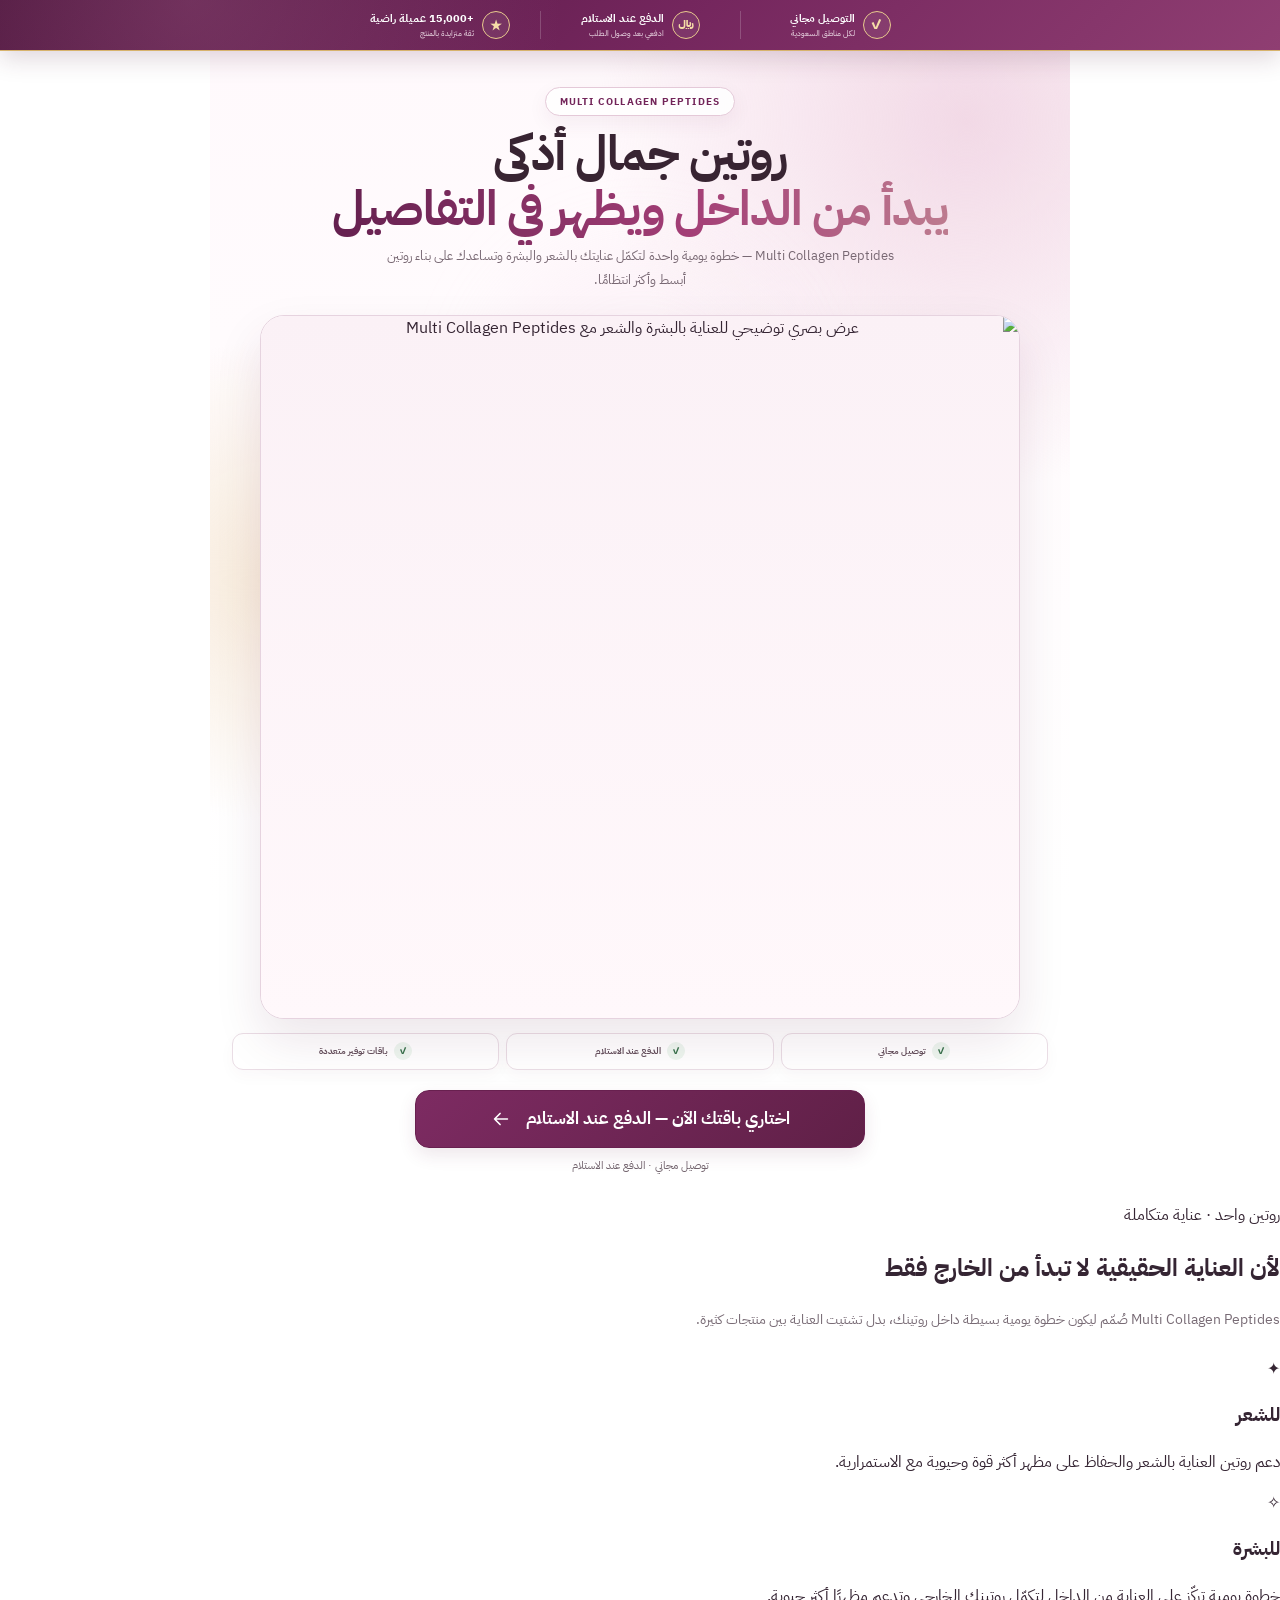
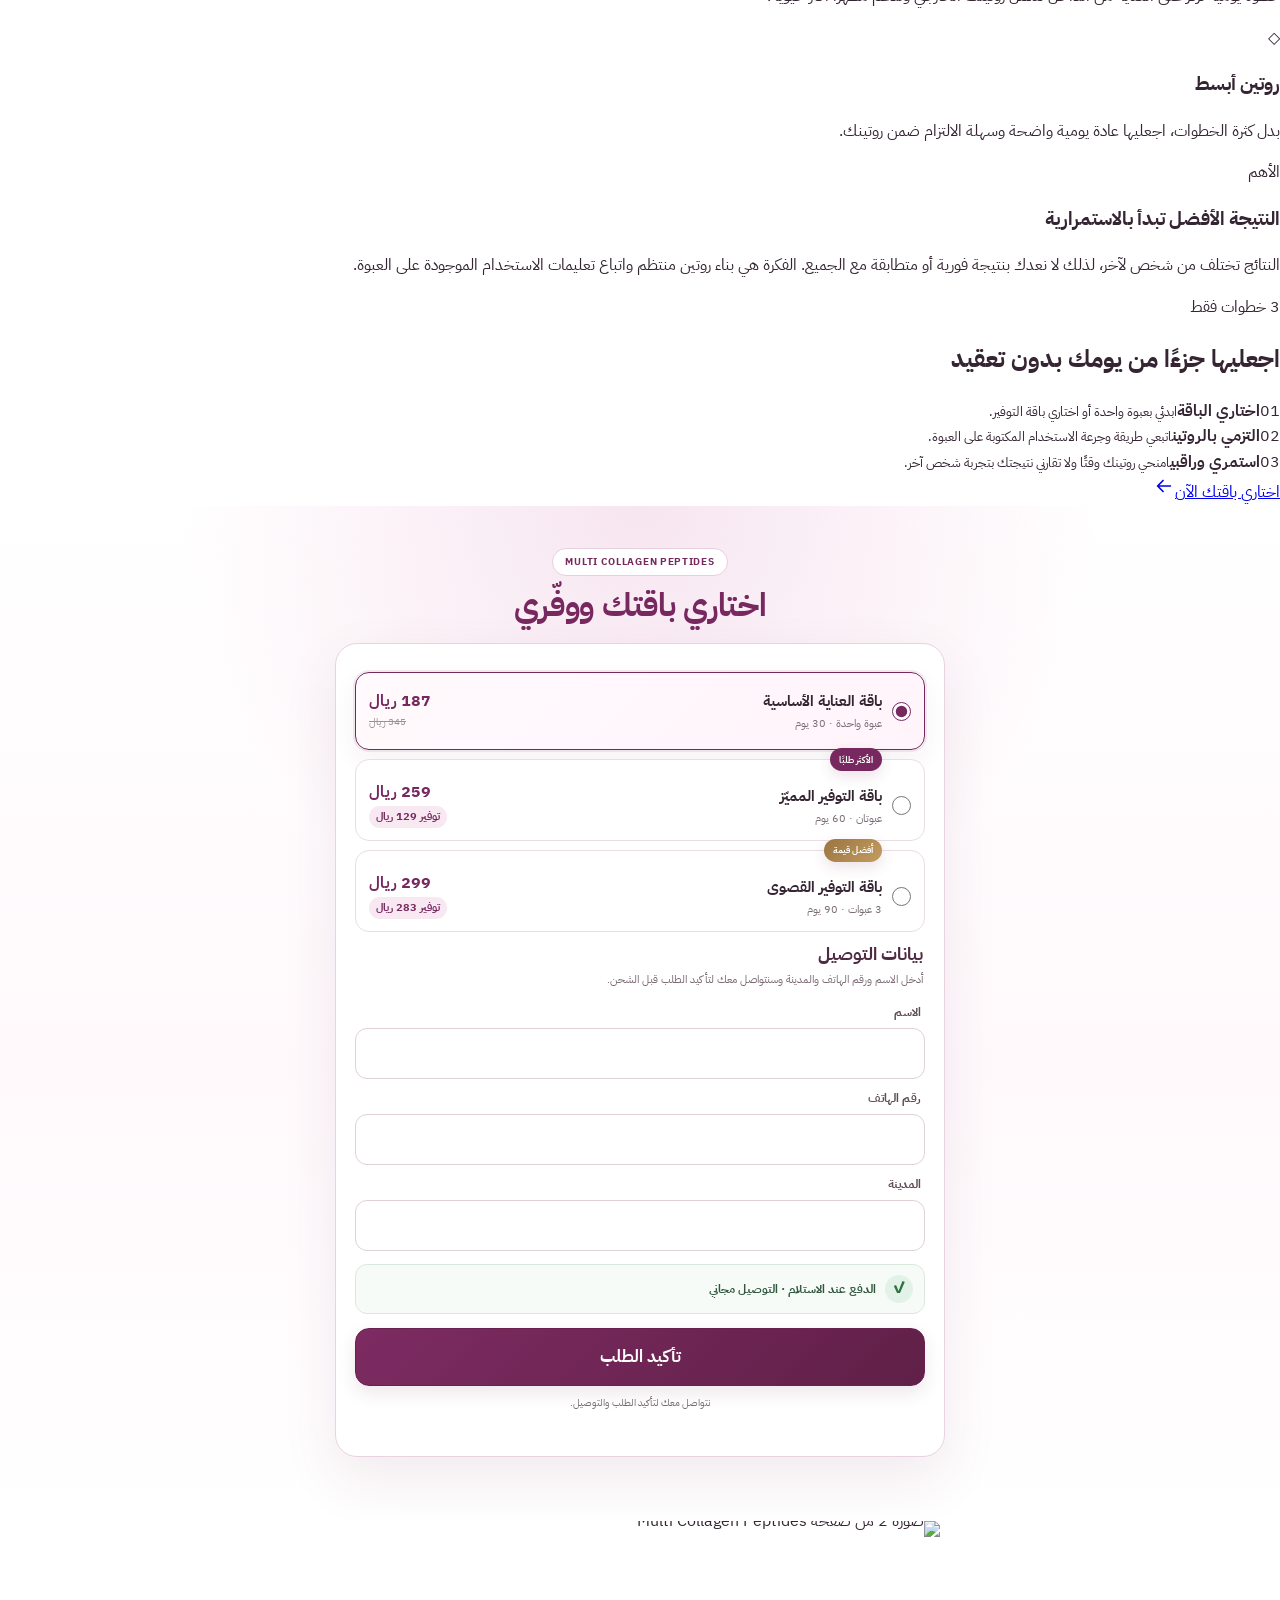
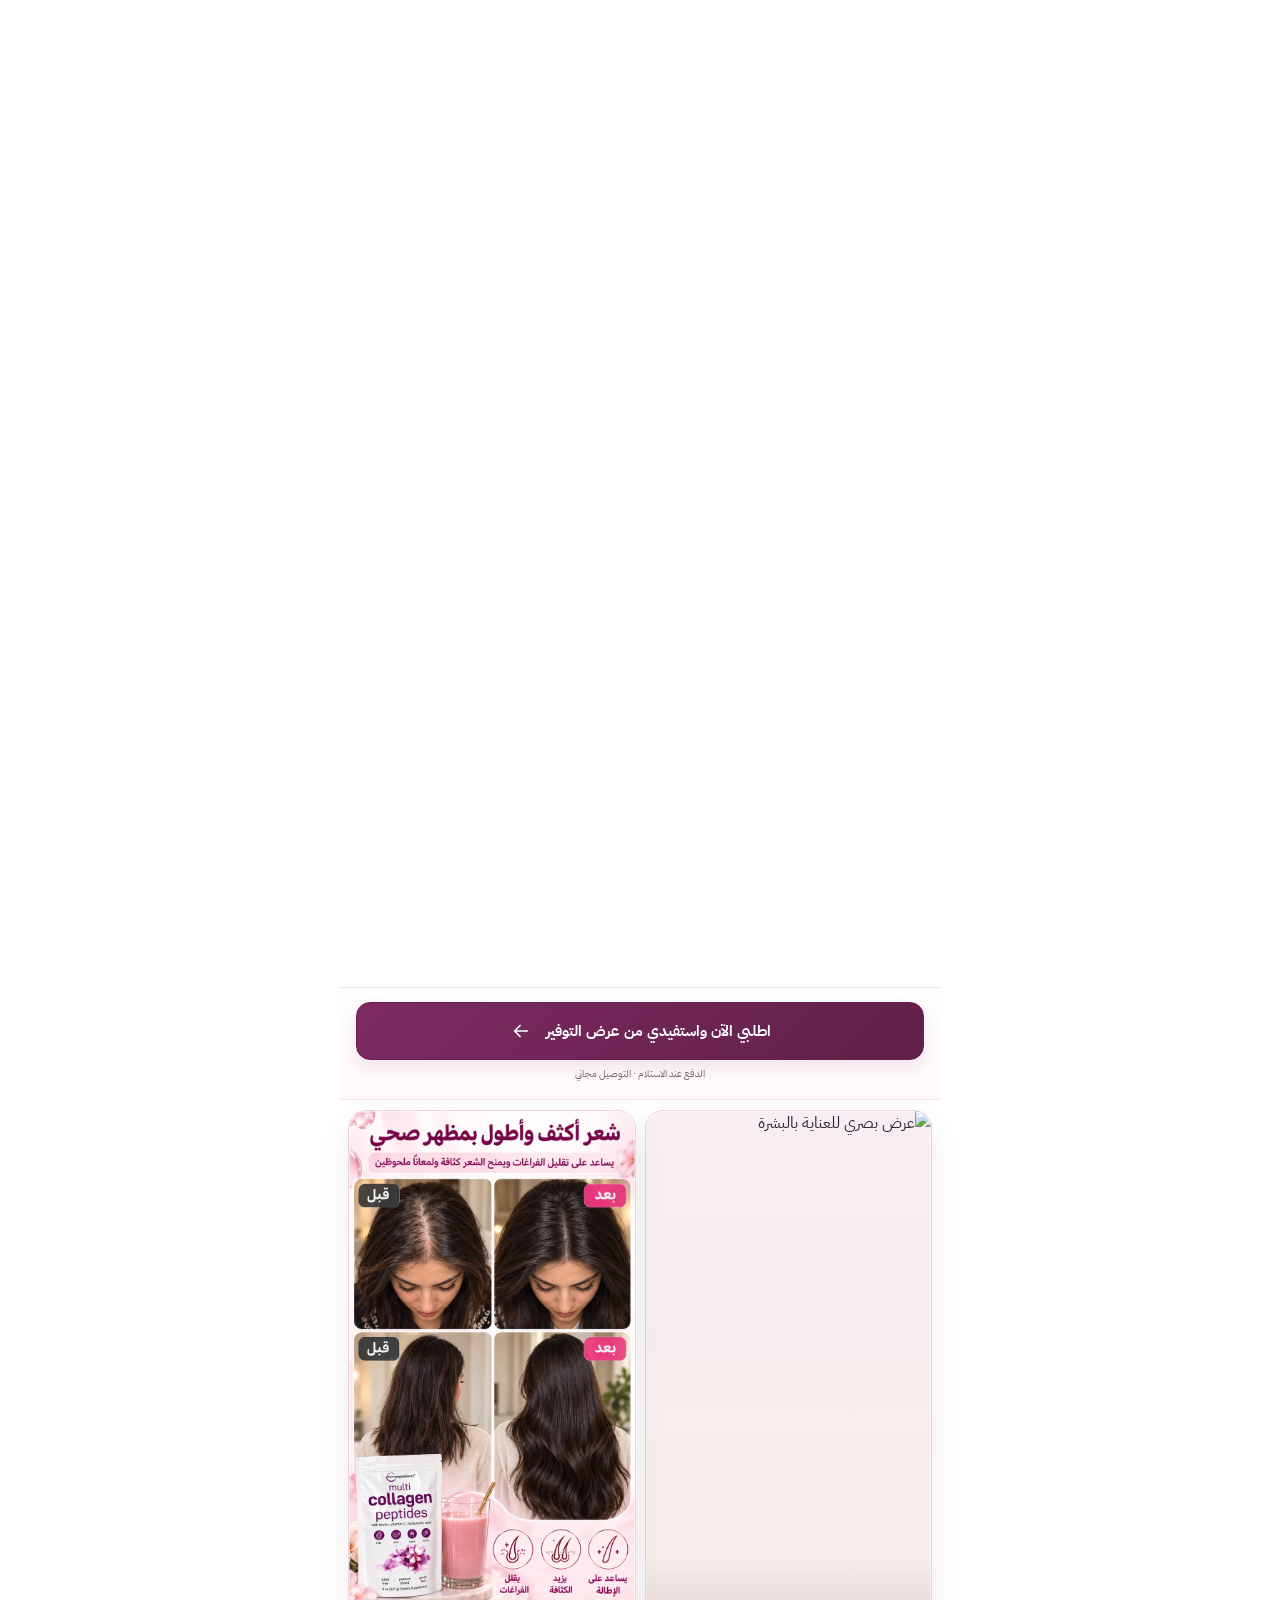
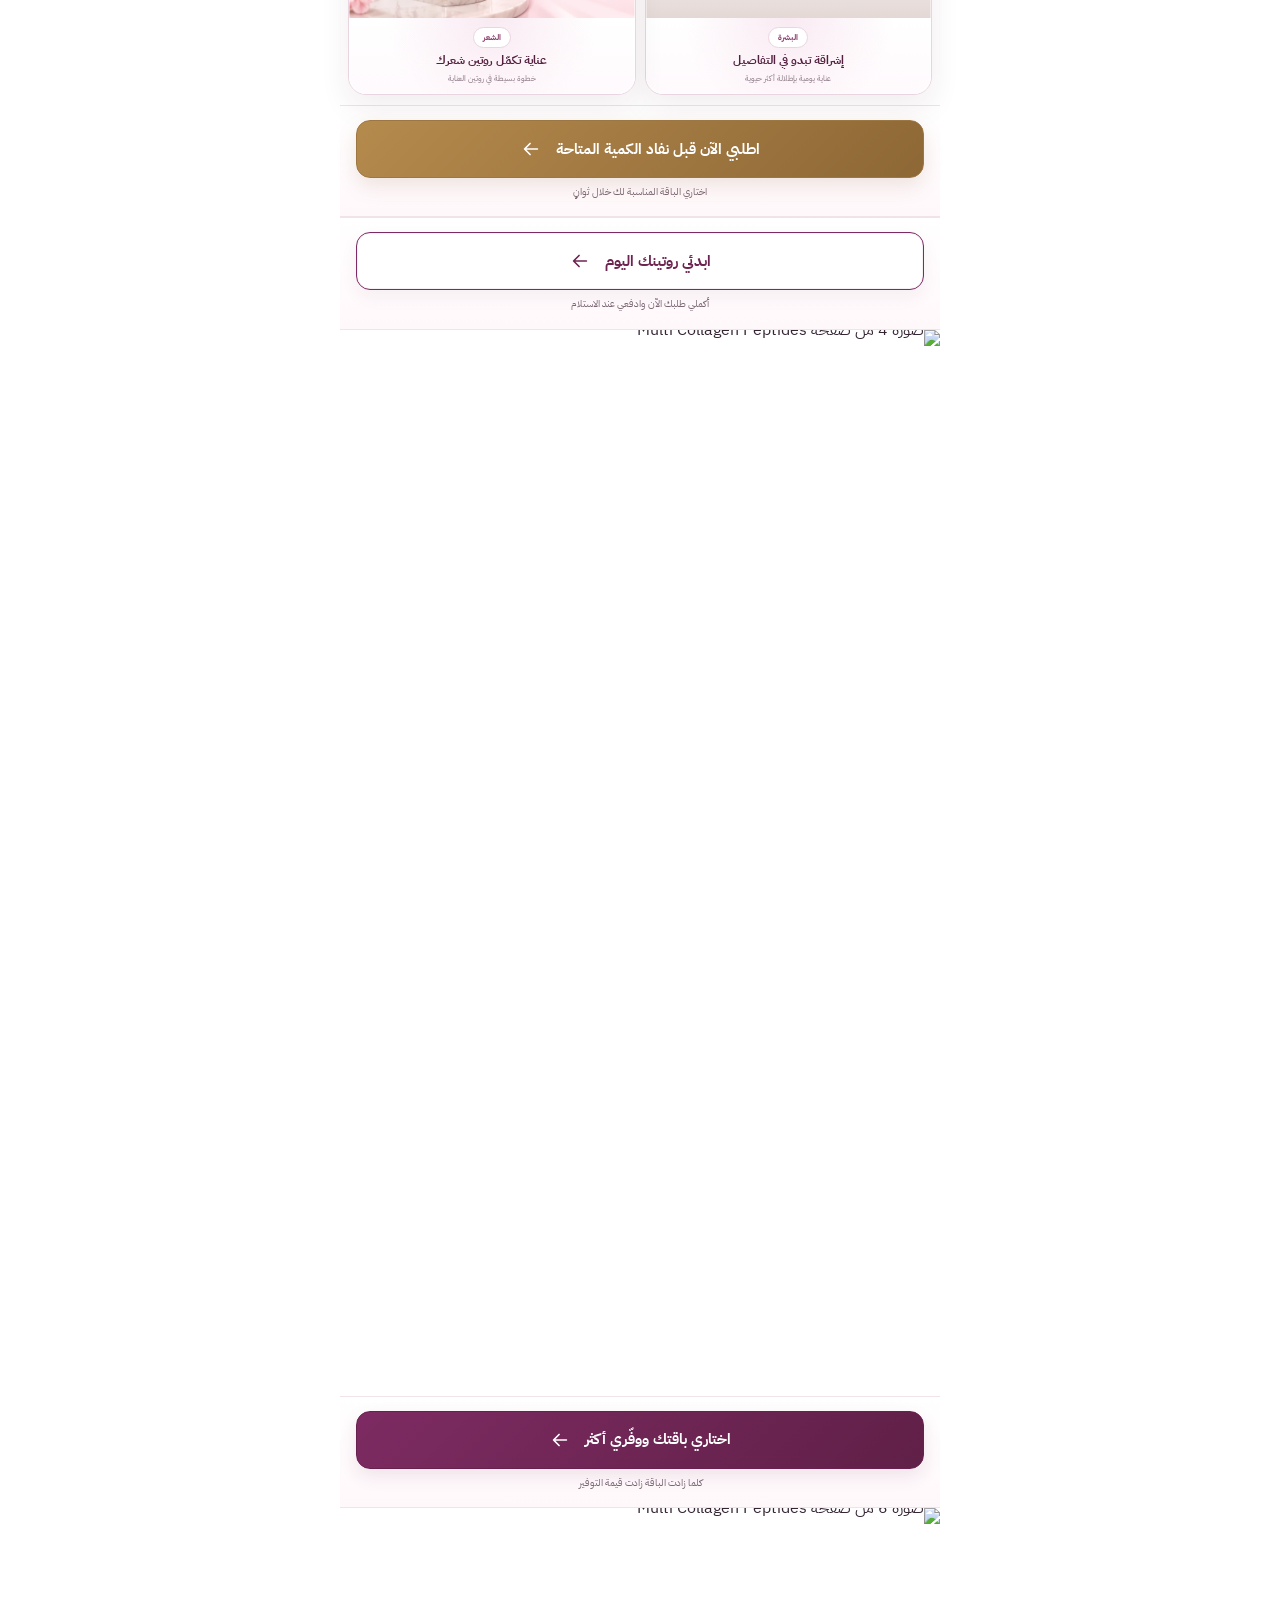
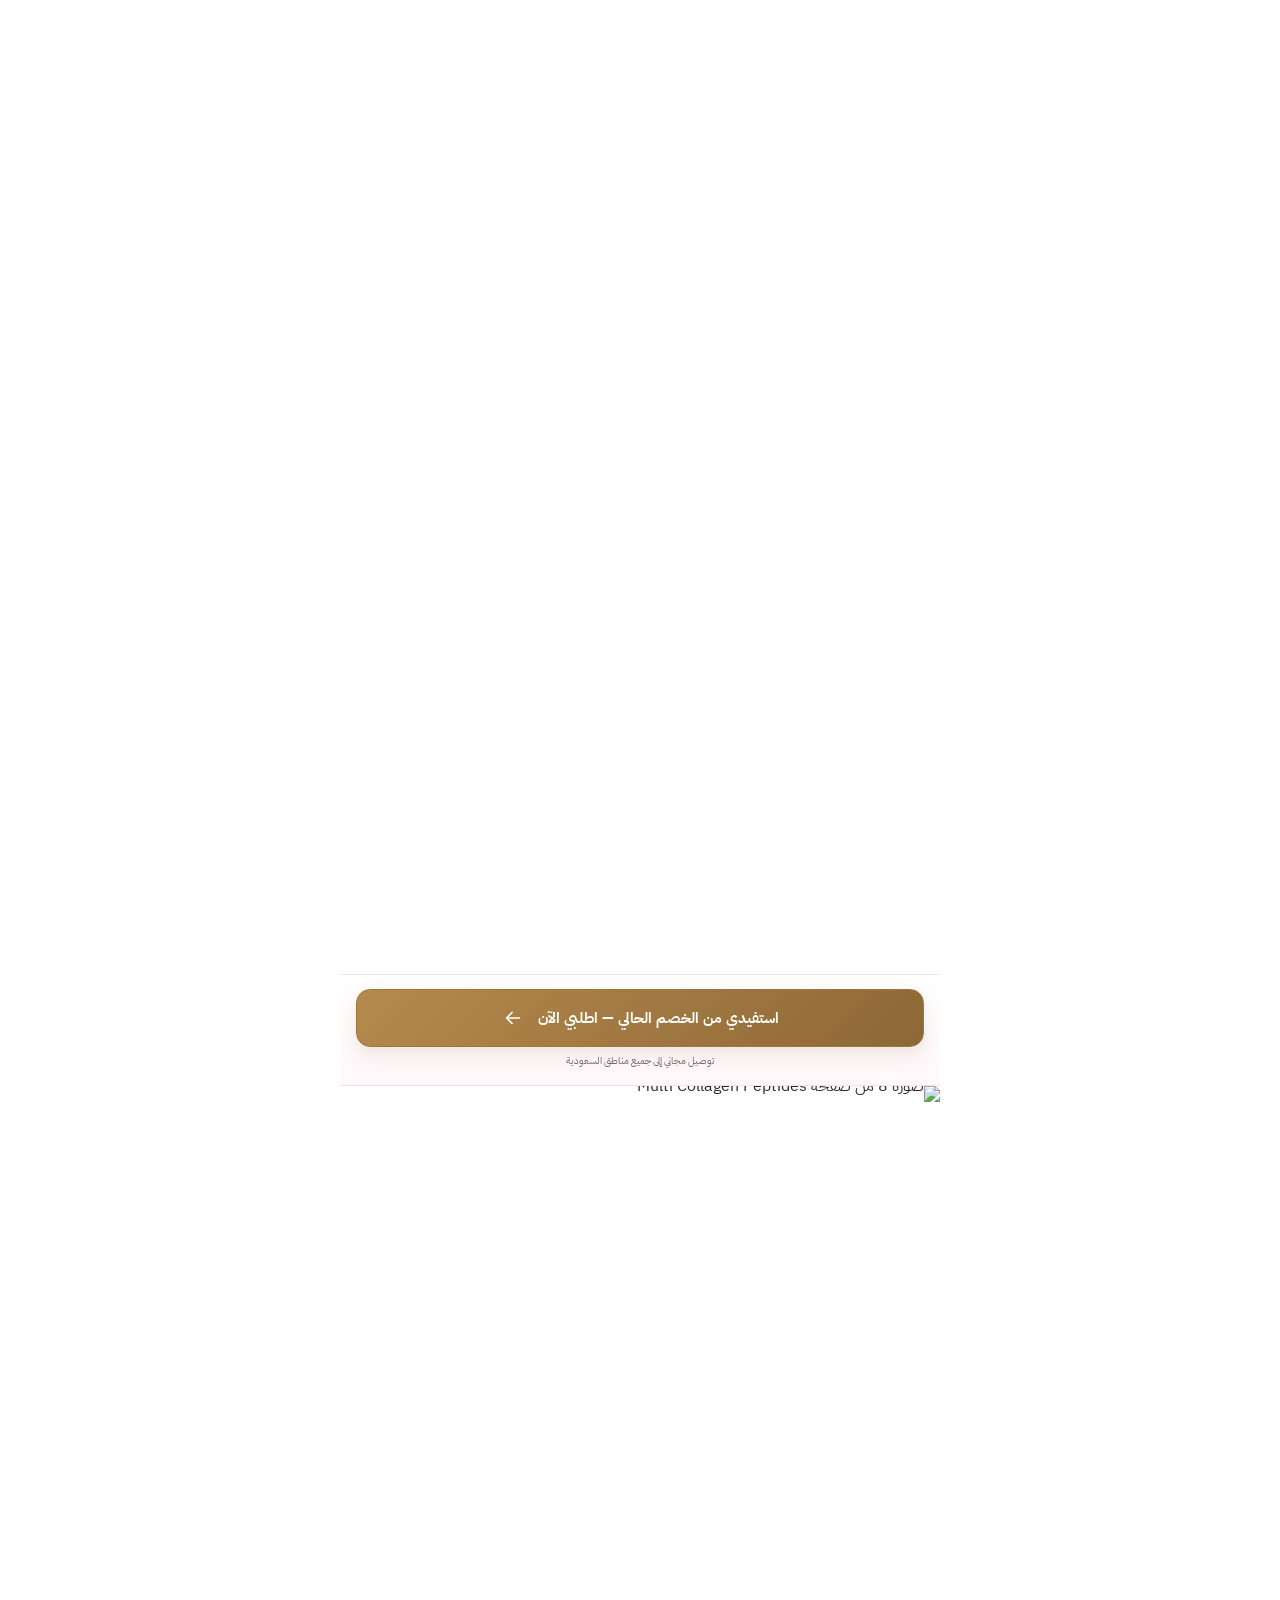
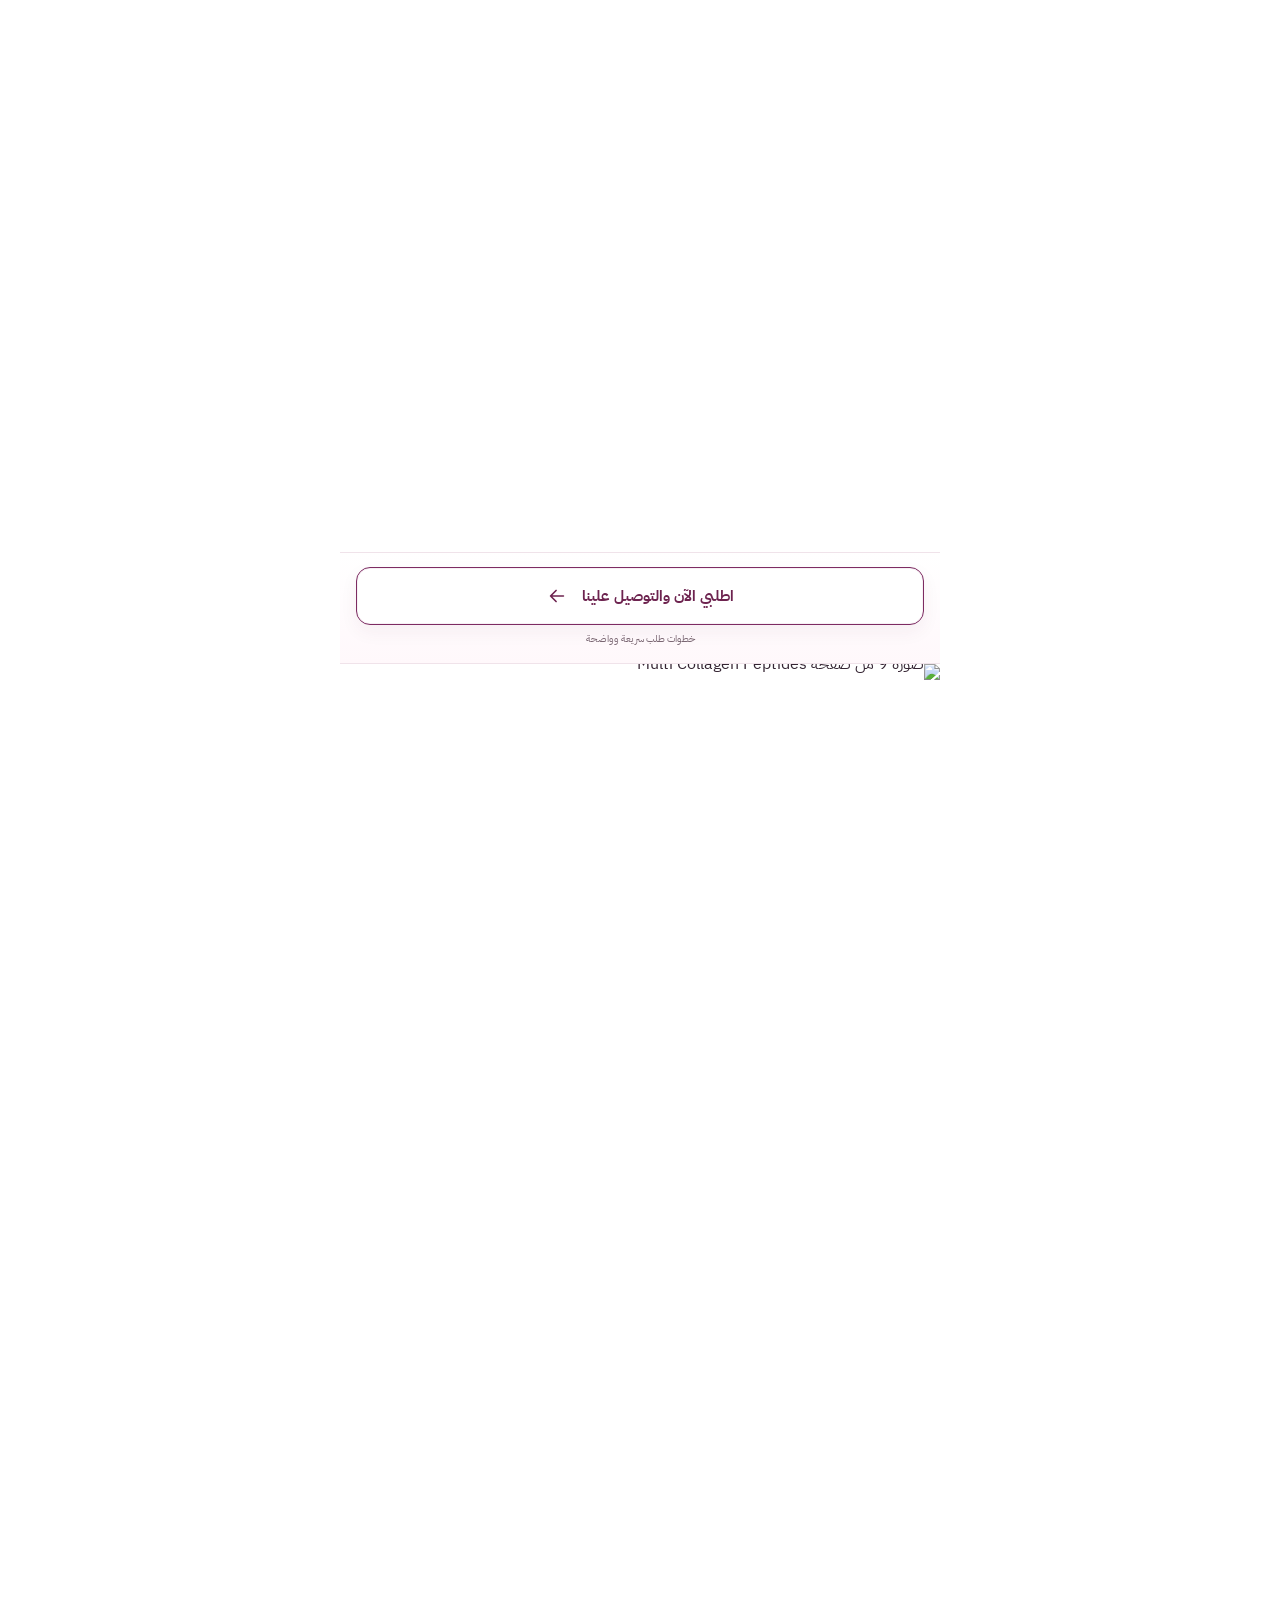
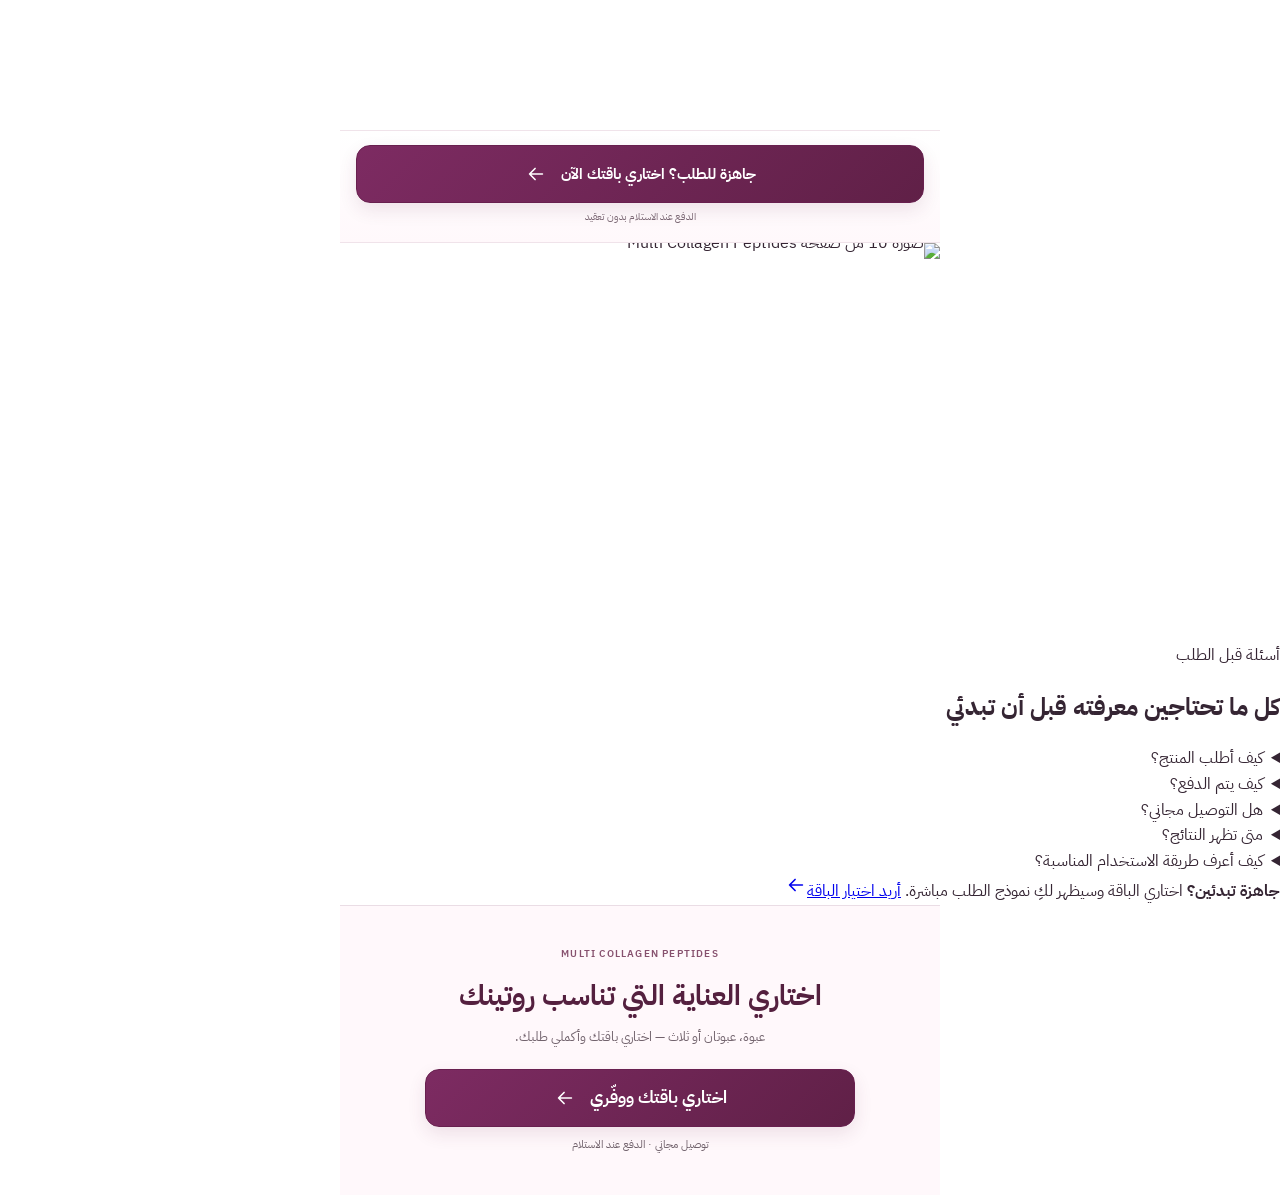
==== index.html @ 26666622 "Improve conversion funnel, benefits, routine and FAQ" ====
<!doctype html>
<html lang="ar" dir="rtl">
<head>
  <meta charset="utf-8">
  <meta name="viewport" content="width=device-width, initial-scale=1">
  <meta name="theme-color" content="#fff">
  <title>جمالٌ يُبنى من الداخل | Multi Collagen Peptides</title>
  <meta name="description" content="تعرّفي على تفاصيل Multi Collagen Peptides والباقات المتاحة، وقدّمي طلبك بخطوات واضحة مع الدفع عند الاستلام.">
  <link rel="preconnect" href="https://fonts.googleapis.com">
  <link rel="preconnect" href="https://fonts.gstatic.com" crossorigin>
  <link rel="preload" as="image" href="/assets/page-03.webp?v=20261007-hero-page03" type="image/webp" fetchpriority="high">
  <link href="https://fonts.googleapis.com/css2?family=IBM+Plex+Sans+Arabic:wght@400;500;600;700&display=swap" rel="stylesheet">
  <link rel="stylesheet" href="styles.css?v=20261007-hero-page03">
  <style id="cta-visibility-fix">
    .hero-action{display:block!important;visibility:visible!important;opacity:1!important;position:relative!important;z-index:10!important}
    .purchase-link{display:flex!important;visibility:visible!important;opacity:1!important;position:relative!important;z-index:11!important;width:100%!important;min-height:58px!important;background:linear-gradient(135deg,#7d2b62,#602047)!important;color:#fff!important;text-decoration:none!important}
    .closing-order .purchase-link{display:flex!important;visibility:visible!important;opacity:1!important}
  </style>
</head>
<body>
  <div class="top-proof" role="region" aria-label="مزايا الطلب">
    <div class="top-proof__inner">
      <div class="top-proof__item">
        <span class="top-proof__icon" aria-hidden="true">✓</span>
        <span class="top-proof__copy"><strong>التوصيل مجاني</strong><small>لكل مناطق السعودية</small></span>
      </div>
      <div class="top-proof__item">
        <span class="top-proof__icon" aria-hidden="true">﷼</span>
        <span class="top-proof__copy"><strong>الدفع عند الاستلام</strong><small>ادفعي بعد وصول الطلب</small></span>
      </div>
      <div class="top-proof__item">
        <span class="top-proof__icon top-proof__star" aria-hidden="true">★</span>
        <span class="top-proof__copy"><strong>+15,000 عميلة راضية</strong><small>ثقة متزايدة بالمنتج</small></span>
      </div>
    </div>
  </div>
  <main>
    <section class="results-hero" aria-label="عناية متكاملة بالبشرة والشعر">
      <div class="results-hero__intro">
        <span class="results-hero__eyebrow">MULTI COLLAGEN PEPTIDES</span>
        <h1>روتين جمال أذكى<br><em>يبدأ من الداخل ويظهر في التفاصيل</em></h1>
        <p>Multi Collagen Peptides — خطوة يومية واحدة لتكمّل عنايتك بالشعر والبشرة وتساعدك على بناء روتين أبسط وأكثر انتظامًا.</p>
      </div>

      <a class="results-hero__visuals hero-collage-link" href="#order" aria-label="شاهدي صور العناية بالبشرة والشعر ثم انتقلي إلى اختيار الباقة">
        <figure class="hero-collage">
          <div class="hero-collage__image">
            <img width="1536" height="1024" src="/assets/page-03.webp?v=20261007-hero-page03" alt="عرض بصري توضيحي للعناية بالبشرة والشعر مع Multi Collagen Peptides" fetchpriority="high" decoding="async">
          </div>
        </figure>
      </a>

      <div class="results-hero__proof" aria-label="مزايا الطلب">
        <span><b>✓</b> توصيل مجاني</span>
        <span><b>✓</b> الدفع عند الاستلام</span>
        <span><b>✓</b> باقات توفير متعددة</span>
      </div>

      <div class="hero-action">
        <a class="purchase-link" href="#order" aria-label="اختاري باقتك الآن وانتقلي إلى نموذج الطلب"><span>اختاري باقتك الآن — الدفع عند الاستلام</span><svg class="purchase-link__icon" viewBox="0 0 24 24" fill="none" stroke="currentColor" stroke-width="1.8" stroke-linecap="round" stroke-linejoin="round" aria-hidden="true"><path d="M19 12H5m6-6-6 6 6 6"/></svg></a>
        <p class="purchase-note">توصيل مجاني · الدفع عند الاستلام</p>
      </div>
    </section>

    <section class="conversion-intro" aria-labelledby="why-title">
      <div class="conversion-intro__inner">
        <span class="section-pill">روتين واحد · عناية متكاملة</span>
        <h2 id="why-title">لأن العناية الحقيقية لا تبدأ من الخارج فقط</h2>
        <p class="section-lead">Multi Collagen Peptides صُمّم ليكون خطوة يومية بسيطة داخل روتينك، بدل تشتيت العناية بين منتجات كثيرة.</p>

        <div class="benefit-grid">
          <article class="benefit-card">
            <span class="benefit-icon">✦</span>
            <h3>للشعر</h3>
            <p>دعم روتين العناية بالشعر والحفاظ على مظهر أكثر قوة وحيوية مع الاستمرارية.</p>
          </article>
          <article class="benefit-card">
            <span class="benefit-icon">✧</span>
            <h3>للبشرة</h3>
            <p>خطوة يومية تركّز على العناية من الداخل لتكمّل روتينك الخارجي وتدعم مظهرًا أكثر حيوية.</p>
          </article>
          <article class="benefit-card">
            <span class="benefit-icon">◇</span>
            <h3>روتين أبسط</h3>
            <p>بدل كثرة الخطوات، اجعليها عادة يومية واضحة وسهلة الالتزام ضمن روتينك.</p>
          </article>
        </div>

        <div class="expectation-card">
          <div class="expectation-card__badge">الأهم</div>
          <div>
            <h3>النتيجة الأفضل تبدأ بالاستمرارية</h3>
            <p>النتائج تختلف من شخص لآخر، لذلك لا نعدك بنتيجة فورية أو متطابقة مع الجميع. الفكرة هي بناء روتين منتظم واتباع تعليمات الاستخدام الموجودة على العبوة.</p>
          </div>
        </div>
      </div>
    </section>

    <section class="routine-section" aria-labelledby="routine-title">
      <div class="routine-inner">
        <span class="section-pill">3 خطوات فقط</span>
        <h2 id="routine-title">اجعليها جزءًا من يومك بدون تعقيد</h2>
        <div class="routine-steps">
          <div class="routine-step"><span>01</span><b>اختاري الباقة</b><small>ابدئي بعبوة واحدة أو اختاري باقة التوفير.</small></div>
          <div class="routine-step"><span>02</span><b>التزمي بالروتين</b><small>اتبعي طريقة وجرعة الاستخدام المكتوبة على العبوة.</small></div>
          <div class="routine-step"><span>03</span><b>استمري وراقبي</b><small>امنحي روتينك وقتًا ولا تقارني نتيجتك بتجربة شخص آخر.</small></div>
        </div>
        <a class="mid-cta" href="#order"><span>اختاري باقتك الآن</span><svg class="purchase-link__icon" viewBox="0 0 24 24" fill="none" stroke="currentColor" stroke-width="1.8" stroke-linecap="round" stroke-linejoin="round" aria-hidden="true"><path d="M19 12H5m6-6-6 6 6 6"/></svg></a>
      </div>
    </section>

    <section class="order-section" id="order">
      <div class="order-wrap">
        <div class="intro">
          <span class="order-kicker">MULTI COLLAGEN PEPTIDES</span>
          <h2>اختاري باقتك ووفّري</h2>
        </div>

        <form id="order-form" class="order-card">
          <fieldset class="offers"><legend class="visually-hidden">اختاري باقتك</legend>
            <label class="offer">
              <input type="radio" name="offer" value="1" checked>
              <span class="offer-copy">
                <span class="details"><b>باقة العناية الأساسية</b><small>عبوة واحدة · 30 يوم</small></span>
                <span class="price"><strong>187 ريال</strong><del>345 ريال</del></span>
              </span>
            </label>

            <label class="offer featured">
              <span class="offer-badge">الأكثر طلبًا</span>
              <input type="radio" name="offer" value="2">
              <span class="offer-copy">
                <span class="details"><b>باقة التوفير المميّز</b><small>عبوتان · 60 يوم</small></span>
                <span class="price"><strong>259 ريال</strong><small class="saving">توفير 129 ريال</small></span>
              </span>
            </label>

            <label class="offer featured value">
              <span class="offer-badge">أفضل قيمة</span>
              <input type="radio" name="offer" value="3">
              <span class="offer-copy">
                <span class="details"><b>باقة التوفير القصوى</b><small>3 عبوات · 90 يوم</small></span>
                <span class="price"><strong>299 ريال</strong><small class="saving">توفير 283 ريال</small></span>
              </span>
            </label>
          </fieldset>

          <div class="checkout-title">
            <h3>بيانات التوصيل</h3>
            <p>أدخل الاسم ورقم الهاتف والمدينة وسنتواصل معك لتأكيد الطلب قبل الشحن.</p>
          </div>

          <div class="fields">
            <label><span>الاسم</span><input name="name" autocomplete="name" required minlength="2"></label>
            <label class="phone-field"><span>رقم الهاتف</span><input name="phone" type="tel" inputmode="tel" autocomplete="tel" required maxlength="14" aria-describedby="phone-error"><small id="phone-error" class="phone-error" role="alert" aria-live="polite"></small></label>
            <label><span>المدينة</span><input name="address" autocomplete="address-level2" required minlength="2"></label>
          </div>

          <div class="cod-note">
            <span class="cod-icon">✓</span>
            <div><b>الدفع عند الاستلام · التوصيل مجاني</b></div>
          </div>

          <button class="submit" type="submit">تأكيد الطلب</button>
          <p class="check-note">نتواصل معك لتأكيد الطلب والتوصيل.</p>
          <p id="form-message" class="form-message" role="status" aria-live="polite"></p>
        </form>

      </div>
    </section>

    <section class="page-images" aria-label="صور صفحة المنتج">
      <img width="941" height="1672" src="/assets/page-01.webp?v=20261003-fast1" alt="صورة 2 من صفحة Multi Collagen Peptides" loading="lazy" decoding="async" fetchpriority="low">
      <div class="image-cta image-cta--primary">
        <a class="purchase-link image-cta__button" href="#order"><span>اطلبي الآن واستفيدي من عرض التوفير</span><svg class="purchase-link__icon" viewBox="0 0 24 24" fill="none" stroke="currentColor" stroke-width="1.8" stroke-linecap="round" stroke-linejoin="round" aria-hidden="true"><path d="M19 12H5m6-6-6 6 6 6"/></svg></a>
        <small>الدفع عند الاستلام · التوصيل مجاني</small>
      </div>
      <div class="moved-hero-results" aria-label="صور العناية بالبشرة والشعر">
        <a class="moved-hero-results__card" href="#order" aria-label="نتائج العناية بالبشرة ثم الانتقال إلى الطلب">
          <figure class="result-card result-card--skin">
            <div class="result-card__image">
              <img width="800" height="1422" src="/assets/hero-skin-800.webp?v=20261006-hero-swap" alt="عرض بصري للعناية بالبشرة" loading="lazy" decoding="async" fetchpriority="low">
            </div>
            <figcaption>
              <span class="result-card__tag">البشرة</span>
              <strong>إشراقة تبدو في التفاصيل</strong>
              <small>عناية يومية بإطلالة أكثر حيوية</small>
            </figcaption>
          </figure>
        </a>
        <a class="moved-hero-results__card" href="#order" aria-label="نتائج العناية بالشعر ثم الانتقال إلى الطلب">
          <figure class="result-card result-card--hair">
            <div class="result-card__image">
              <img width="800" height="1422" src="/assets/hero-hair-20261004-800.webp?v=20261006-hero-swap" alt="عرض بصري للعناية بالشعر مع صور قبل وبعد" loading="lazy" decoding="async" fetchpriority="low">
            </div>
            <figcaption>
              <span class="result-card__tag">الشعر</span>
              <strong>عناية تكمّل روتين شعرك</strong>
              <small>خطوة بسيطة في روتين العناية</small>
            </figcaption>
          </figure>
        </a>
      </div>
      <div class="image-cta image-cta--gold">
        <a class="purchase-link image-cta__button" href="#order"><span>اطلبي الآن قبل نفاد الكمية المتاحة</span><svg class="purchase-link__icon" viewBox="0 0 24 24" fill="none" stroke="currentColor" stroke-width="1.8" stroke-linecap="round" stroke-linejoin="round" aria-hidden="true"><path d="M19 12H5m6-6-6 6 6 6"/></svg></a>
        <small>اختاري الباقة المناسبة لك خلال ثوانٍ</small>
      </div>
      <div class="image-cta image-cta--soft">
        <a class="purchase-link image-cta__button" href="#order"><span>ابدئي روتينك اليوم</span><svg class="purchase-link__icon" viewBox="0 0 24 24" fill="none" stroke="currentColor" stroke-width="1.8" stroke-linecap="round" stroke-linejoin="round" aria-hidden="true"><path d="M19 12H5m6-6-6 6 6 6"/></svg></a>
        <small>أكملي طلبك الآن وادفعي عند الاستلام</small>
      </div>
      <img width="941" height="1672" src="/assets/page-03.webp?v=20261003-fast1" alt="صورة 4 من صفحة Multi Collagen Peptides" loading="lazy" decoding="async" fetchpriority="low">
      <div class="image-cta image-cta--primary">
        <a class="purchase-link image-cta__button" href="#order"><span>اختاري باقتك ووفّري أكثر</span><svg class="purchase-link__icon" viewBox="0 0 24 24" fill="none" stroke="currentColor" stroke-width="1.8" stroke-linecap="round" stroke-linejoin="round" aria-hidden="true"><path d="M19 12H5m6-6-6 6 6 6"/></svg></a>
        <small>كلما زادت الباقة زادت قيمة التوفير</small>
      </div>
      <img width="941" height="1672" src="/assets/page-04.webp?v=20261003-fast1" alt="صورة 6 من صفحة Multi Collagen Peptides" loading="lazy" decoding="async" fetchpriority="low">
      <div class="image-cta image-cta--gold">
        <a class="purchase-link image-cta__button" href="#order"><span>استفيدي من الخصم الحالي — اطلبي الآن</span><svg class="purchase-link__icon" viewBox="0 0 24 24" fill="none" stroke="currentColor" stroke-width="1.8" stroke-linecap="round" stroke-linejoin="round" aria-hidden="true"><path d="M19 12H5m6-6-6 6 6 6"/></svg></a>
        <small>توصيل مجاني إلى جميع مناطق السعودية</small>
      </div>
      <img width="941" height="1672" src="/assets/page-05.webp?v=20261003-fast1" alt="صورة 8 من صفحة Multi Collagen Peptides" loading="lazy" decoding="async" fetchpriority="low">
      <div class="image-cta image-cta--soft">
        <a class="purchase-link image-cta__button" href="#order"><span>اطلبي الآن والتوصيل علينا</span><svg class="purchase-link__icon" viewBox="0 0 24 24" fill="none" stroke="currentColor" stroke-width="1.8" stroke-linecap="round" stroke-linejoin="round" aria-hidden="true"><path d="M19 12H5m6-6-6 6 6 6"/></svg></a>
        <small>خطوات طلب سريعة وواضحة</small>
      </div>
      <img width="941" height="1672" src="/assets/page-06.webp?v=20261003-fast1" alt="صورة 9 من صفحة Multi Collagen Peptides" loading="lazy" decoding="async" fetchpriority="low">
      <div class="image-cta image-cta--primary">
        <a class="purchase-link image-cta__button" href="#order"><span>جاهزة للطلب؟ اختاري باقتك الآن</span><svg class="purchase-link__icon" viewBox="0 0 24 24" fill="none" stroke="currentColor" stroke-width="1.8" stroke-linecap="round" stroke-linejoin="round" aria-hidden="true"><path d="M19 12H5m6-6-6 6 6 6"/></svg></a>
        <small>الدفع عند الاستلام بدون تعقيد</small>
      </div>
      <img width="1536" height="1024" src="/assets/page-07.webp?v=20261003-fast1" alt="صورة 10 من صفحة Multi Collagen Peptides" loading="lazy" decoding="async" fetchpriority="low">
    </section>

    <section class="faq-section" aria-labelledby="faq-title">
      <div class="faq-inner">
        <span class="section-pill">أسئلة قبل الطلب</span>
        <h2 id="faq-title">كل ما تحتاجين معرفته قبل أن تبدئي</h2>

        <details>
          <summary>كيف أطلب المنتج؟</summary>
          <p>اختاري الباقة المناسبة، ثم أدخلي الاسم ورقم الهاتف والمدينة. سنتواصل معك لتأكيد البيانات قبل الشحن.</p>
        </details>
        <details>
          <summary>كيف يتم الدفع؟</summary>
          <p>الدفع عند الاستلام، لذلك لا تحتاجين إلى الدفع مسبقًا لإرسال الطلب.</p>
        </details>
        <details>
          <summary>هل التوصيل مجاني؟</summary>
          <p>نعم، التوصيل مجاني بحسب العرض الحالي الظاهر في الصفحة.</p>
        </details>
        <details>
          <summary>متى تظهر النتائج؟</summary>
          <p>لا يوجد وقت موحّد للجميع. النتائج تختلف حسب الشخص والروتين والعوامل الفردية، لذلك الأفضل الالتزام بتعليمات الاستخدام ومراقبة التغيّر بواقعية.</p>
        </details>
        <details>
          <summary>كيف أعرف طريقة الاستخدام المناسبة؟</summary>
          <p>اتبعي الجرعة وطريقة الاستخدام المدوّنة على عبوة المنتج. وإذا كان لديكِ ظرف صحي خاص أو كنتِ حاملًا أو مرضعة، فاستشيري مختصًا قبل استخدام المكملات.</p>
        </details>

        <div class="faq-cta">
          <strong>جاهزة تبدئين؟</strong>
          <span>اختاري الباقة وسيظهر لكِ نموذج الطلب مباشرة.</span>
          <a class="mid-cta" href="#order"><span>أريد اختيار الباقة</span><svg class="purchase-link__icon" viewBox="0 0 24 24" fill="none" stroke="currentColor" stroke-width="1.8" stroke-linecap="round" stroke-linejoin="round" aria-hidden="true"><path d="M19 12H5m6-6-6 6 6 6"/></svg></a>
        </div>
      </div>
    </section>

    <section class="closing-order" aria-labelledby="closing-order-title">
      <span class="closing-order__eyebrow">MULTI COLLAGEN PEPTIDES</span>
      <h2 id="closing-order-title">اختاري العناية التي تناسب روتينك</h2>
      <p>عبوة، عبوتان أو ثلاث — اختاري باقتك وأكملي طلبك.</p>
      <a class="purchase-link" href="#order"><span>اختاري باقتك ووفّري</span><svg class="purchase-link__icon" viewBox="0 0 24 24" fill="none" stroke="currentColor" stroke-width="1.8" stroke-linecap="round" stroke-linejoin="round" aria-hidden="true"><path d="M19 12H5m6-6-6 6 6 6"/></svg></a>
      <p class="purchase-note">توصيل مجاني · الدفع عند الاستلام</p>
    </section>
  </main>
  <script src="app.js?v=20261006-prices" defer></script>
</body>
</html>
---- styles.css ----
:root{--plum:#76285f;--plum-dark:#5f1c4b;--pink:#fbf0f5;--ink:#352533;--muted:#786b75;--line:#eadde5;--gold:#c8a568}
*{box-sizing:border-box}html{scroll-behavior:smooth;scroll-padding-top:14px}body{margin:0;background:#fff;color:var(--ink);font-family:'IBM Plex Sans Arabic',Tahoma,sans-serif;line-height:1.6}.page-images{width:100%;max-width:600px;margin:0 auto;line-height:0;background:white}.page-images img{display:block;width:100%;height:auto;margin:0}.page-images a{display:block}.order-section{padding:35px 15px 55px;background:linear-gradient(180deg,#fff,#fff8fb)}.order-wrap{width:min(570px,100%);margin:0 auto}.intro{text-align:center;margin:0 0 20px}.intro h2{font-size:clamp(21px,5vw,29px);line-height:1.4;color:var(--plum);margin:0 0 5px}.intro p{font-size:13px;color:var(--muted);margin:0}.order-card{background:#fff;border:1px solid var(--line);border-radius:16px;padding:17px;box-shadow:0 10px 35px #54204012}.offers{border:0;padding:0;margin:0 0 14px}.offer{display:flex;align-items:center;gap:11px;border:1px solid var(--line);border-radius:11px;padding:11px 12px;margin:8px 0;cursor:pointer}.offer:has(input:checked){border-color:var(--plum);background:#fff8fc;box-shadow:inset 0 0 0 1px var(--plum)}.offer input{width:17px;height:17px;accent-color:var(--plum)}.details{display:flex;flex-direction:column;flex:1}.details b{font-size:14px}.details small,.price small{font-size:11px;color:var(--muted)}.price{display:flex;flex-direction:column;align-items:flex-start;color:var(--plum)}.price strong{font-size:14px}.price del{font-size:11px;color:#9d9098}.fields{display:grid;grid-template-columns:1fr;gap:9px}.fields input{display:block;width:100%;padding:12px 13px;border:1px solid #ded2db;border-radius:10px;background:#fff;font:inherit;font-size:14px;outline:none}.fields input:focus{border-color:var(--plum);box-shadow:0 0 0 3px #76285f17}.check-note{text-align:center;font-size:11px;color:var(--muted);margin:11px 0 0}.submit{display:block;width:100%;border:0;border-radius:10px;background:var(--plum);color:white;padding:13px 16px;margin-top:9px;font:inherit;font-weight:700;font-size:15px;cursor:pointer}.submit:hover{background:var(--plum-dark)}.form-message{text-align:center;font-size:11px;color:#ad343f;min-height:18px;margin:8px 0 0}.bottom-note{text-align:center;color:var(--plum);font-weight:700;font-size:13px;margin:18px 0 0}.visually-hidden{position:absolute!important;width:1px;height:1px;padding:0;margin:-1px;overflow:hidden;clip:rect(0,0,0,0);white-space:nowrap;border:0}

.success{text-align:center;padding:24px 8px}.success>span{display:inline-grid;place-items:center;width:54px;height:54px;border-radius:50%;background:#e8f3eb;color:#2f7545;font-size:28px}.success h2{color:var(--plum);margin:13px 0 5px;font-size:24px}.success p{color:var(--muted);font-size:14px;margin:0}
.submit:disabled{opacity:.7;cursor:wait}

.fields input[type="tel"]{direction:rtl;text-align:right}


/* ===== Conversion-focused checkout refresh ===== */
.order-section{
  padding:42px 14px 64px;
  background:
    radial-gradient(circle at 50% 0,#f7e5f0 0,transparent 38%),
    linear-gradient(180deg,#fff 0,#fff9fc 55%,#fff 100%);
}
.order-wrap{width:min(610px,100%)}
.intro{margin:0 auto 16px;max-width:560px}
.order-kicker{
  display:inline-flex;
  align-items:center;
  justify-content:center;
  min-height:28px;
  padding:5px 12px;
  margin-bottom:8px;
  border:1px solid #e8cfde;
  border-radius:999px;
  background:#fff;
  color:var(--plum);
  font-size:10px;
  font-weight:700;
  letter-spacing:.7px
}
.intro h2{
  margin:0 0 7px;
  font-size:clamp(23px,5.2vw,32px);
  line-height:1.35;
  letter-spacing:-.3px
}
.intro p{
  max-width:500px;
  margin:0 auto;
  font-size:13px;
  line-height:1.7
}
.trust-row{
  display:grid;
  grid-template-columns:repeat(3,1fr);
  gap:7px;
  margin:0 0 11px
}
.trust-row span{
  display:flex;
  align-items:center;
  justify-content:center;
  min-height:38px;
  padding:7px 8px;
  border:1px solid #eddfe7;
  border-radius:10px;
  background:#ffffffcc;
  color:#66535f;
  font-size:10px;
  font-weight:600;
  text-align:center
}
.order-card{
  border:1px solid #e7d4df;
  border-radius:22px;
  padding:19px;
  box-shadow:0 22px 55px #60265018;
  overflow:visible
}
.step-head{
  display:flex;
  align-items:center;
  gap:10px;
  margin:0 0 12px
}
.step-head .step-num{
  flex:0 0 31px;
  width:31px;
  height:31px;
  display:grid;
  place-items:center;
  border-radius:50%;
  background:var(--plum);
  color:#fff;
  font-size:13px;
  font-weight:700;
  box-shadow:0 5px 14px #76285f2b
}
.step-head div{display:flex;flex-direction:column;line-height:1.35}
.step-head b{font-size:15px;color:#402d3b}
.step-head small{font-size:10px;color:var(--muted);margin-top:3px}
.offers{margin:0}
.offer{
  position:relative;
  display:flex;
  align-items:center;
  gap:10px;
  min-height:78px;
  margin:9px 0;
  padding:12px 13px;
  border:1.5px solid #eadde5;
  border-radius:14px;
  background:#fff;
  transition:border-color .18s ease,box-shadow .18s ease,transform .18s ease,background .18s ease
}
.offer:hover{border-color:#cda9bf}
.offer:has(input:checked){
  border-color:var(--plum);
  background:linear-gradient(135deg,#fffafd,#fff4fa);
  box-shadow:0 0 0 2px #76285f16,0 10px 24px #76285f10
}
.offer input{
  flex:0 0 auto;
  width:19px;
  height:19px;
  margin:0;
  accent-color:var(--plum)
}
.offer-copy{
  flex:1;
  min-width:0;
  display:flex;
  align-items:center;
  justify-content:space-between;
  gap:12px
}
.details b{font-size:15px;color:#352533}
.details small{font-size:11px;margin-top:2px}
.price{flex:0 0 auto;align-items:flex-end;text-align:left}
.price strong{font-size:16px;line-height:1.2;color:var(--plum)}
.price del{font-size:10px;margin-top:3px}
.price .saving{
  display:inline-flex;
  margin-top:4px;
  padding:2px 7px;
  border-radius:999px;
  background:#f7e8f1;
  color:var(--plum);
  font-weight:700
}
.offer.featured{padding-top:23px}
.offer-badge{
  position:absolute;
  top:-1px;
  right:42px;
  transform:translateY(-48%);
  display:inline-flex;
  align-items:center;
  min-height:23px;
  padding:3px 9px;
  border-radius:999px;
  background:var(--plum);
  color:#fff;
  font-size:9px;
  font-weight:700;
  box-shadow:0 5px 14px #76285f24
}
.offer.value .offer-badge{
  background:linear-gradient(135deg,#9a7540,#c39c60)
}
.form-divider{
  height:1px;
  margin:20px 0 17px;
  background:linear-gradient(90deg,transparent,#eadbe4 15%,#eadbe4 85%,transparent)
}
.delivery-step{margin-bottom:11px}
.fields{gap:10px}
.fields input{
  min-height:51px;
  padding:13px 14px;
  border:1.2px solid #dfd0da;
  border-radius:12px;
  background:#fff;
  font-size:14px;
  transition:border-color .18s ease,box-shadow .18s ease
}
.fields input::placeholder{color:#948791}
.fields input:focus{
  border-color:#8f3a75;
  box-shadow:0 0 0 4px #76285f12
}
.cod-note{
  display:flex;
  align-items:center;
  gap:9px;
  margin:13px 0 0;
  padding:10px 11px;
  border:1px solid #dbe8df;
  border-radius:12px;
  background:#f6fbf7
}
.cod-icon{
  flex:0 0 28px;
  width:28px;
  height:28px;
  display:grid;
  place-items:center;
  border-radius:50%;
  background:#e3f2e7;
  color:#2e7244;
  font-weight:800
}
.cod-note div{display:flex;flex-direction:column;line-height:1.35}
.cod-note b{font-size:12px;color:#31583e}
.cod-note small{font-size:10px;color:#688071;margin-top:2px}
.submit{
  min-height:54px;
  margin-top:12px;
  border-radius:13px;
  background:linear-gradient(135deg,#852f70,#682051);
  font-size:15px;
  box-shadow:0 12px 26px #6e24572b;
  transition:transform .15s ease,box-shadow .15s ease,background .15s ease
}
.submit:hover{
  background:linear-gradient(135deg,#76285f,#5f1c4b);
  box-shadow:0 14px 30px #6e245738
}
.submit:active{transform:scale(.992)}
.check-note{
  margin:9px 0 0;
  font-size:10px;
  line-height:1.6
}
.bottom-note{
  margin:16px 0 0;
  font-size:12px;
  color:#6d365b
}

@media(max-width:600px){
  .order-section{padding:31px 11px 58px}
  .order-card{padding:15px 13px;border-radius:18px}
  .trust-row{gap:5px}
  .trust-row span{min-height:36px;padding:6px 4px;font-size:9px}
  .offer{min-height:74px;padding:11px 10px}
  .offer.featured{padding-top:21px}
  .offer-badge{right:39px}
  .offer-copy{gap:8px}
  .details b{font-size:14px}
  .details small{font-size:10px}
  .price strong{font-size:15px}
  
}
@media(max-width:380px){
  .trust-row{grid-template-columns:1fr}
  .trust-row span{min-height:31px}
  .offer-copy{align-items:flex-start}
  .price strong{font-size:14px}
}


/* Editorial trust section and transparent proof notes */
.proof-image{margin:0;background:#fff}
.proof-image figcaption{
  max-width:941px;
  margin:0 auto;
  padding:12px 18px;
  border-bottom:1px solid #f0e5eb;
  background:#fff9fc;
  color:#725c6b;
  font-size:12px;
  line-height:1.8;
  text-align:center
}
.product-guide{
  padding:48px 16px 42px;
  background:linear-gradient(180deg,#fffafc 0,#fff 90%)
}
.content-wrap{width:min(790px,100%);margin:0 auto}
.section-eyebrow{
  display:inline-block;
  padding:5px 12px;
  border:1px solid #ead4e1;
  border-radius:999px;
  color:var(--plum);
  background:#fff;
  font-size:11px;
  font-weight:700
}
.product-guide h2{
  margin:10px 0 7px;
  color:#462c40;
  font-size:clamp(22px,4vw,30px);
  line-height:1.45
}
.section-lead{
  max-width:650px;
  margin:0 0 23px;
  color:var(--muted);
  font-size:14px;
  line-height:1.9
}
.formula-grid{display:grid;grid-template-columns:repeat(3,minmax(0,1fr));gap:12px}
.formula-card{
  min-height:154px;
  padding:17px 16px;
  border:1px solid #ecdeE6;
  border-radius:16px;
  background:#fff;
  box-shadow:0 9px 26px #50203c09
}
.formula-mark{
  display:grid;
  place-items:center;
  width:34px;
  height:34px;
  border-radius:11px;
  background:#f8ebf2;
  color:var(--plum);
  font-size:11px;
  font-weight:700
}
.formula-card h3{margin:11px 0 5px;color:#3f2d3b;font-size:15px}
.formula-card p{margin:0;color:var(--muted);font-size:12px;line-height:1.8}
.trust-panel{
  margin:18px 0 0;
  padding:20px;
  border:1px solid #e8d8e2;
  border-radius:18px;
  background:linear-gradient(135deg,#fff,#fff8fb)
}
.trust-panel h3{margin:0 0 12px;color:var(--plum);font-size:18px}
.trust-panel ul{display:grid;grid-template-columns:repeat(3,minmax(0,1fr));gap:12px;padding:0;margin:0;list-style:none}
.trust-panel li{display:flex;align-items:flex-start;gap:9px}
.trust-panel li>span:first-child{
  flex:0 0 23px;
  display:grid;
  place-items:center;
  width:23px;
  height:23px;
  border-radius:50%;
  background:#e8f3eb;
  color:#347048;
  font-size:12px;
  font-weight:800
}
.trust-panel li>span:last-child{display:flex;flex-direction:column;gap:4px}
.trust-panel b{color:#443543;font-size:12px}
.trust-panel small{color:var(--muted);font-size:11px;line-height:1.65}
.proof-note{
  margin:17px 0 0;
  padding:15px 17px;
  border-right:3px solid #c8a568;
  border-radius:10px;
  background:#fbf8f1
}
.proof-note b{color:#58462b;font-size:13px}
.proof-note p{margin:5px 0 0;color:#6e6557;font-size:12px;line-height:1.9}
.faq{margin-top:34px}
.faq h2{margin:0 0 11px;font-size:21px}
.faq details{
  margin:8px 0;
  border:1px solid #eadde5;
  border-radius:13px;
  background:#fff
}
.faq summary{
  position:relative;
  padding:14px 17px;
  color:#3f2d3b;
  font-size:13px;
  font-weight:700;
  cursor:pointer;
  list-style:none
}
.faq summary::-webkit-details-marker{display:none}
.faq summary::after{content:"+";position:absolute;left:16px;color:var(--plum);font-size:18px;line-height:1}
.faq details[open] summary::after{content:"−"}
.faq details p{margin:0;padding:0 17px 15px;color:var(--muted);font-size:12px;line-height:1.9}
.guide-cta{
  display:flex;
  align-items:center;
  justify-content:center;
  gap:10px;
  width:fit-content;
  max-width:100%;
  margin:24px auto 0;
  padding:13px 20px;
  border-radius:12px;
  background:var(--plum);
  color:#fff;
  text-align:center;
  text-decoration:none;
  font-size:14px;
  font-weight:700;
  box-shadow:0 9px 22px #76285f25
}
.guide-cta:hover{background:var(--plum-dark)}
.guide-cta span{font-size:18px}
@media(max-width:600px){
  .proof-image figcaption{padding:10px 13px;font-size:10px}
  .product-guide{padding:35px 14px 32px}
  .section-lead{font-size:13px}
  .formula-grid{grid-template-columns:1fr;gap:9px}
  .formula-card{min-height:0;padding:14px 15px}
  .formula-mark{float:right;margin-left:11px}
  .formula-card h3{margin:0 0 4px;padding-top:2px}
  .formula-card p{font-size:11px}
  .trust-panel{padding:16px 14px}
  .trust-panel ul{grid-template-columns:1fr;gap:13px}
  .trust-panel b{font-size:12px}
  .trust-panel small{font-size:10px}
  .faq{margin-top:28px}
  .guide-cta{width:100%;font-size:13px;padding:13px 12px}
}

/* Checkout simplification */
@media(max-width:600px){
  .order-section{padding-top:20px}
  .intro{margin-bottom:14px}
  .intro p,.trust-row,.bottom-note{display:none!important}
  .order-card{padding:12px}
  .offers{margin-bottom:0}
  .offer{padding:10px 12px;margin:6px 0;min-height:68px;border-radius:14px}
  .details b{font-size:14px}
  .details small,.price small{font-size:11px}
  .form-divider{margin:13px 0}
  .fields{gap:8px}
  .fields input{min-height:48px}
  .cod-note{margin-top:10px;padding:8px 10px}
  .submit{margin-top:8px;padding:12px;font-size:15px}
  .check-note{margin-top:8px;font-size:10px}
}


/* ===== Top trust hook ===== */
.top-proof{
  position:relative;
  z-index:20;
  width:100%;
  background:
    radial-gradient(circle at 15% 0,#a7628d55 0,transparent 34%),
    linear-gradient(135deg,#4c153c 0,#74265d 52%,#8f3e72 100%);
  color:#fff;
  border-bottom:1px solid #d7b36c;
  box-shadow:0 8px 24px #4a18352b;
}
.top-proof__inner{
  width:min(600px,100%);
  margin:0 auto;
  display:grid;
  grid-template-columns:repeat(3,minmax(0,1fr));
  align-items:stretch;
}
.top-proof__item{
  min-width:0;
  display:flex;
  align-items:center;
  justify-content:center;
  gap:8px;
  padding:11px 8px;
  text-align:right;
  position:relative;
}
.top-proof__item:not(:last-child)::after{
  content:"";
  position:absolute;
  left:0;
  top:22%;
  height:56%;
  width:1px;
  background:#ffffff30;
}
.top-proof__icon{
  flex:0 0 28px;
  width:28px;
  height:28px;
  display:grid;
  place-items:center;
  border:1px solid #e8ca8d;
  border-radius:50%;
  background:#ffffff12;
  color:#f6dda7;
  font-size:14px;
  font-weight:800;
  line-height:1;
}
.top-proof__star{font-size:13px}
.top-proof__copy{
  min-width:0;
  display:flex;
  flex-direction:column;
  line-height:1.25;
}
.top-proof__copy strong{
  font-size:11px;
  font-weight:800;
  white-space:nowrap;
}
.top-proof__copy small{
  margin-top:3px;
  color:#f0dfe9;
  font-size:8px;
  white-space:nowrap;
}
.hero-hook{
  display:block;
  position:relative;
  background:#fff;
}
.hero-hook::after{
  content:"اضغطي على الصورة للطلب";
  position:absolute;
  left:50%;
  bottom:12px;
  transform:translateX(-50%);
  z-index:2;
  display:inline-flex;
  align-items:center;
  justify-content:center;
  min-height:32px;
  padding:6px 14px;
  border:1px solid #ffffff7a;
  border-radius:999px;
  background:#491538d9;
  color:#fff;
  font-size:10px;
  font-weight:700;
  line-height:1;
  box-shadow:0 7px 18px #32102542;
  backdrop-filter:blur(7px);
  -webkit-backdrop-filter:blur(7px);
  pointer-events:none;
}
@media(max-width:600px){
  .top-proof__item{gap:5px;padding:9px 4px}
  .top-proof__icon{width:23px;height:23px;flex-basis:23px;font-size:11px}
  .top-proof__copy strong{font-size:9px}
  .top-proof__copy small{font-size:7px}
  .hero-hook::after{bottom:9px;min-height:29px;padding:5px 12px;font-size:9px}
}
@media(max-width:365px){
  .top-proof__copy small{display:none}
  .top-proof__item{padding:9px 3px}
}


/* ===== Premium dual-campaign hero · 2026-10-03 v2 ===== */
.results-hero{
  position:relative;
  isolation:isolate;
  width:min(820px,100%);
  margin:0 auto;
  padding:36px 20px 28px;
  overflow:hidden;
  background:
    radial-gradient(circle at 88% 6%,#f2d9e6 0,transparent 28%),
    radial-gradient(circle at 8% 46%,#f7ead9 0,transparent 24%),
    linear-gradient(180deg,#fff9fc 0,#fff 74%);
  text-align:center;
}
.results-hero::before{
  content:"";
  position:absolute;
  z-index:-1;
  width:310px;
  height:310px;
  top:190px;
  left:50%;
  transform:translateX(-50%);
  border-radius:50%;
  background:#f3dce833;
  filter:blur(38px);
  pointer-events:none;
}
.results-hero__intro{max-width:650px;margin:0 auto 22px}
.results-hero__eyebrow{
  display:inline-flex;
  align-items:center;
  justify-content:center;
  min-height:29px;
  padding:5px 14px;
  border:1px solid #e4c9d8;
  border-radius:999px;
  background:#ffffffde;
  color:#722459;
  font-size:10px;
  font-weight:800;
  letter-spacing:1.2px;
  box-shadow:0 7px 20px #5e1b4910;
}
.results-hero__intro h1{
  margin:11px 0 8px;
  color:#382432;
  font-size:clamp(31px,6vw,48px);
  line-height:1.14;
  letter-spacing:-1px;
}
.results-hero__intro h1 em{
  font-style:normal;
  background:linear-gradient(90deg,#64204f,#a33e76 58%,#bd7b8f);
  -webkit-background-clip:text;
  background-clip:text;
  -webkit-text-fill-color:transparent;
}
.results-hero__intro p{
  max-width:520px;
  margin:0 auto;
  color:#786873;
  font-size:13px;
  line-height:1.85;
}
.results-hero__visuals{
  position:relative;
  display:grid;
  grid-template-columns:repeat(2,minmax(0,1fr));
  align-items:stretch;
  gap:13px;
  color:inherit;
  text-decoration:none;
}
.result-card{
  position:relative;
  min-width:0;
  margin:0;
  display:flex;
  flex-direction:column;
  overflow:hidden;
  border:1px solid #e8d5e0;
  border-radius:25px;
  background:#fff;
  box-shadow:
    0 22px 48px #4f17361a,
    0 2px 0 #ffffff inset;
  transform:translateZ(0);
  transition:transform .28s ease,box-shadow .28s ease;
}
.result-card::before{
  content:"";
  position:absolute;
  z-index:4;
  inset:0;
  border-radius:inherit;
  box-shadow:inset 0 0 0 1px #ffffff73;
  pointer-events:none;
}
.result-card__image{
  position:relative;
  aspect-ratio:9/16;
  overflow:hidden;
  background:linear-gradient(180deg,#f8edf3,#f6eee9);
}
.result-card__image::after{
  content:"";
  position:absolute;
  inset:auto 0 0;
  height:12%;
  background:linear-gradient(180deg,transparent,#3d17221a);
  pointer-events:none;
}
.result-card__image img{
  display:block;
  width:100%;
  height:100%;
  object-fit:cover;
  object-position:50% 50%;
  transition:transform .5s cubic-bezier(.2,.7,.2,1);
}
.result-card--skin .result-card__image img{object-position:50% 0}
.result-card--hair .result-card__image img{object-position:50% 50%}
.results-hero__visuals:hover .result-card{
  transform:translateY(-2px);
  box-shadow:0 25px 55px #4f173623,0 2px 0 #ffffff inset;
}
.results-hero__visuals:hover .result-card__image img{transform:scale(1.012)}
.result-card figcaption{
  position:relative;
  flex:1;
  min-height:88px;
  display:flex;
  flex-direction:column;
  align-items:center;
  justify-content:center;
  padding:12px 10px 13px;
  background:
    radial-gradient(circle at 50% 0,#f9eaf2 0,transparent 65%),
    linear-gradient(180deg,#fff,#fffafd);
  line-height:1.35;
}
.result-card__tag{
  display:inline-flex;
  align-items:center;
  justify-content:center;
  min-height:21px;
  margin-bottom:5px;
  padding:3px 9px;
  border:1px solid #ead5e1;
  border-radius:999px;
  background:#fff;
  color:#8a3b6b;
  font-size:8px;
  font-weight:800;
}
.result-card figcaption strong{
  color:#54203f;
  font-size:14px;
  font-weight:800;
}
.result-card figcaption small{
  margin-top:4px;
  color:#8a7883;
  font-size:9px;
  line-height:1.45;
}
.results-hero__proof{
  display:grid;
  grid-template-columns:repeat(3,minmax(0,1fr));
  gap:7px;
  margin:14px 0 0;
}
.results-hero__proof span{
  min-width:0;
  display:flex;
  align-items:center;
  justify-content:center;
  gap:6px;
  min-height:37px;
  padding:6px;
  border:1px solid #eadde5;
  border-radius:11px;
  background:#ffffffde;
  color:#65515d;
  font-size:9px;
  font-weight:700;
  white-space:nowrap;
  box-shadow:0 6px 16px #5b203b08;
}
.results-hero__proof b{
  display:grid;
  place-items:center;
  width:18px;
  height:18px;
  border-radius:50%;
  background:#edf6ef;
  color:#347048;
  font-size:9px;
}
@media(max-width:600px){
  .results-hero{padding:24px 9px 20px}
  .results-hero__intro{margin-bottom:16px;padding:0 8px}
  .results-hero__eyebrow{min-height:26px;padding:4px 11px;font-size:8.5px}
  .results-hero__intro h1{margin-top:9px;font-size:clamp(28px,8.2vw,38px);letter-spacing:-.65px}
  .results-hero__intro p{max-width:340px;font-size:10.5px;line-height:1.75}
  .results-hero__visuals{gap:7px}
  .result-card{border-radius:17px;box-shadow:0 14px 30px #4f173616}
  .result-card figcaption{min-height:78px;padding:9px 5px 10px}
  .result-card__tag{min-height:18px;margin-bottom:4px;padding:2px 7px;font-size:7px}
  .result-card figcaption strong{font-size:11.5px;line-height:1.35}
  .result-card figcaption small{max-width:145px;margin-top:3px;font-size:7.5px;line-height:1.4}
  .results-hero__proof{gap:4px;margin-top:10px}
  .results-hero__proof span{min-height:32px;padding:5px 3px;font-size:8px}
  .results-hero__proof b{width:15px;height:15px;font-size:8px}
}
@media(max-width:370px){
  .results-hero{padding-left:6px;padding-right:6px}
  .results-hero__visuals{gap:5px}
  .result-card{border-radius:14px}
  .result-card figcaption{min-height:70px;padding-left:3px;padding-right:3px}
  .result-card figcaption strong{font-size:10.5px}
  .result-card figcaption small{display:none}
  .results-hero__proof span{font-size:7px}
}
@media(prefers-reduced-motion:reduce){
  .result-card,.result-card__image img{transition:none!important}
}


/* ===== Refined original hair creative · 2026-10-03 v3 ===== */
.results-hero{
  width:min(860px,100%);
  padding-inline:22px;
}
.results-hero__visuals{
  gap:16px;
  align-items:stretch;
}
.result-card__image{
  aspect-ratio:9/16;
}
.result-card--hair .result-card__image{
  background:linear-gradient(180deg,#fff7fa 0,#fceef4 100%);
}
.result-card--hair .result-card__image::after{
  display:none;
}
.result-card--hair .result-card__image img{
  object-fit:contain;
  object-position:50% 50%;
  transform:none!important;
}
.results-hero__visuals:hover .result-card--hair .result-card__image img{
  transform:none!important;
}
.result-card--skin .result-card__image img{
  object-position:50% 0;
}
@media(max-width:600px){
  .results-hero{
    width:min(480px,100%);
    padding:24px 12px 22px;
  }
  .results-hero__intro{
    max-width:390px;
    margin-bottom:17px;
  }
  .results-hero__visuals{
    width:min(430px,100%);
    margin:0 auto;
    grid-template-columns:repeat(2,minmax(0,1fr));
    gap:7px;
  }
  .result-card{
    border-radius:22px;
    box-shadow:0 18px 38px #4f17361a;
  }
  .result-card figcaption{
    min-height:74px;
    padding:10px 10px 11px;
  }
  .result-card__tag{
    font-size:8px;
  }
  .result-card figcaption strong{
    font-size:13px;
  }
  .result-card figcaption small{
    max-width:320px;
    font-size:9px;
  }
  .results-hero__proof{
    width:min(430px,100%);
    margin-inline:auto;
    margin-top:13px;
  }
}
@media(max-width:370px){
  .results-hero{
    padding-inline:8px;
  }
  .results-hero__visuals{
    gap:12px;
  }
  .result-card{
    border-radius:18px;
  }
  .result-card figcaption small{
    display:block;
    font-size:8px;
  }
}

/* Intentional, in-flow purchase actions */
.hero-action{width:min(450px,100%);margin:20px auto 0}
.purchase-link,.submit{
  display:flex;align-items:center;justify-content:center;gap:14px;
  width:100%;min-height:58px;padding:15px 22px;
  border:1px solid #68204f;border-radius:14px;
  background:linear-gradient(135deg,#7d2b62,#602047);
  color:#fff;font-family:inherit;font-size:17px;font-weight:700;line-height:1.5;
  text-align:center;text-decoration:none;
  box-shadow:0 7px 18px #6020471c;
  transition:background .18s ease,box-shadow .18s ease;
}
.purchase-link__icon{width:22px;height:22px;flex:0 0 22px}
.purchase-link:hover,.submit:hover{background:#572040;box-shadow:0 9px 22px #60204726}
.purchase-link:focus-visible,.submit:focus-visible,.offer:focus-within,.results-hero__visuals:focus-visible{
  outline:3px solid #9b6b31;outline-offset:4px;
}
.purchase-note{margin:9px 0 0;color:#72636d;font-size:11px;line-height:1.7;text-align:center}
.closing-order{
  width:min(600px,100%);margin:0 auto;padding:34px 22px 40px;
  border-top:1px solid #eadde5;background:#fff8fb;text-align:center;
}
.closing-order__eyebrow{font-size:10px;letter-spacing:1.2px;color:#87516e;font-weight:600}
.closing-order h2{margin:9px 0 8px;font-size:clamp(22px,5.5vw,28px);line-height:1.5;color:#54203f}
.closing-order>p:not(.purchase-note){margin:0 0 21px;font-size:13px;line-height:1.8;color:#72636d}
.closing-order .purchase-link{max-width:430px;margin:0 auto}
.submit{margin-top:14px;cursor:pointer}
@media(max-width:600px){
  .hero-action{width:min(430px,100%);margin-top:16px}
  .purchase-link,.submit{min-height:56px;padding:14px 16px;font-size:16px;border-radius:13px}
  .closing-order{padding:29px 18px 34px}
}
@media(prefers-reduced-motion:reduce){
  html{scroll-behavior:auto}
  .purchase-link,.submit{transition:none}
}


/* ===== In-image purchase CTAs · 2026-10-04 ===== */
.image-cta{
  width:100%;
  padding:14px 16px 16px;
  background:linear-gradient(180deg,#fff 0,#fff8fb 100%);
  line-height:1.5;
  text-align:center;
  border-top:1px solid #f0e3ea;
  border-bottom:1px solid #f0e3ea;
}
.image-cta__button{
  width:min(470px,100%)!important;
  margin:0 auto;
  min-height:55px!important;
  border-radius:14px!important;
  font-size:15px!important;
  letter-spacing:0!important;
}
.image-cta small{
  display:block;
  margin:7px 0 0;
  color:#7b6874;
  font-size:9.5px;
  line-height:1.6;
}
.image-cta--gold .image-cta__button{
  border-color:#9c7742!important;
  background:linear-gradient(135deg,#b58a4d,#8d6735)!important;
  box-shadow:0 8px 20px #8d673526!important;
}
.image-cta--gold .image-cta__button:hover{background:#84602f!important}
.image-cta--soft .image-cta__button{
  border-color:#7d2b62!important;
  background:#fff!important;
  color:#6d234f!important;
  box-shadow:inset 0 0 0 1px #7d2b6212,0 7px 18px #6020470e!important;
}
.image-cta--soft .purchase-link__icon{stroke:#6d234f}
@media(max-width:600px){
  .image-cta{padding:11px 12px 13px}
  .image-cta__button{min-height:52px!important;padding:12px 13px!important;font-size:14px!important;border-radius:12px!important}
  .image-cta small{margin-top:6px;font-size:9px}
}


/* ===== Checkout fields: name, phone, city · 2026-10-05 ===== */
.fields label>span:not(.visually-hidden){
  display:block;
  margin:0 4px 6px;
  color:#5f4b58;
  font-size:12px;
  font-weight:700;
  text-align:right;
}
.fields input[aria-invalid="true"]{
  border-color:#d94b55!important;
  box-shadow:0 0 0 3px rgba(217,75,85,.10)!important;
}
.phone-error{
  display:block;
  min-height:0;
  margin:0;
  color:#d43f4a;
  font-size:12px;
  font-weight:700;
  line-height:1.5;
  text-align:right;
}
.phone-error:not(:empty){
  margin:6px 4px 0;
}


/* ===== Checkout title · 2026-10-05 ===== */
.checkout-title{
  margin:0 0 13px;
  padding:0 2px;
  text-align:right;
}
.checkout-title h3{
  margin:0 0 5px;
  color:#4f2b43;
  font-size:18px;
  font-weight:800;
  line-height:1.4;
}
.checkout-title p{
  margin:0;
  color:#7b6874;
  font-size:11px;
  line-height:1.7;
}
@media(max-width:600px){
  .checkout-title{margin-bottom:11px}
  .checkout-title h3{font-size:17px}
  .checkout-title p{font-size:10.5px}
}


/* ===== New hero collage · 2026-10-06 ===== */
.results-hero__visuals.hero-collage-link{
  display:block;
  width:min(760px,100%);
  margin:0 auto;
  color:inherit;
  text-decoration:none;
}
.hero-collage{
  position:relative;
  width:100%;
  margin:0;
  overflow:hidden;
  border:1px solid #e6d3df;
  border-radius:24px;
  background:#fff;
  box-shadow:0 22px 48px #4f17361a,0 2px 0 #ffffff inset;
}
.hero-collage__image{
  position:relative;
  width:100%;
  aspect-ratio:3/2;
  overflow:hidden;
  background:#f8edf3;
}
.hero-collage__image img{
  display:block;
  width:100%;
  height:100%;
  object-fit:cover;
  object-position:center;
  transform:none!important;
}
.results-hero__visuals.hero-collage-link:hover .hero-collage{
  transform:translateY(-2px);
  box-shadow:0 25px 55px #4f173623,0 2px 0 #ffffff inset;
}
.results-hero__visuals.hero-collage-link:focus-visible{
  outline:3px solid #9b6b31;
  outline-offset:4px;
  border-radius:24px;
}
@media(max-width:600px){
  .results-hero__visuals.hero-collage-link{
    width:100%;
  }
  .hero-collage{
    border-radius:17px;
    box-shadow:0 16px 34px #4f173616,0 2px 0 #ffffff inset;
  }
  .results-hero__visuals.hero-collage-link:hover .hero-collage{
    transform:none;
    box-shadow:0 16px 34px #4f173616,0 2px 0 #ffffff inset;
  }
}
@media(prefers-reduced-motion:reduce){
  .results-hero__visuals.hero-collage-link .hero-collage{
    transition:none;
  }
}

/* ===== Hero swap + high-quality collage · 2026-10-06 ===== */
.hero-collage__image{aspect-ratio:3/2}
.hero-collage__image img{
  width:100%;
  height:100%;
  object-fit:cover;
  object-position:center;
  image-rendering:auto;
}
.moved-hero-results{
  display:grid;
  grid-template-columns:repeat(2,minmax(0,1fr));
  gap:9px;
  padding:10px 8px;
  background:#fff;
  line-height:1.5;
}
.moved-hero-results__card{
  display:block;
  min-width:0;
  color:inherit;
  text-decoration:none;
}
.moved-hero-results__card .result-card{
  height:100%;
  border-radius:18px;
  box-shadow:0 12px 30px #4f173614,0 2px 0 #ffffff inset;
}
.moved-hero-results__card .result-card__image{aspect-ratio:9/16}
.moved-hero-results__card .result-card figcaption{
  min-height:72px;
  padding:9px 7px 10px;
}
.moved-hero-results__card .result-card figcaption strong{font-size:11.5px}
.moved-hero-results__card .result-card figcaption small{font-size:8px}
.moved-hero-results__card:focus-visible{
  outline:3px solid #9b6b31;
  outline-offset:3px;
  border-radius:18px;
}
@media(max-width:600px){
  .moved-hero-results{gap:7px;padding:8px 6px}
  .moved-hero-results__card .result-card{
    border-radius:15px;
    box-shadow:0 10px 24px #4f173612,0 2px 0 #ffffff inset;
  }
  .moved-hero-results__card .result-card figcaption{
    min-height:68px;
    padding:8px 5px 9px;
  }
  .moved-hero-results__card .result-card figcaption strong{font-size:10.5px}
  .moved-hero-results__card .result-card figcaption small{font-size:7.5px}
}

/* ===== Hero page-03 premium presentation · 2026-10-07 ===== */
.hero-collage__image{
  aspect-ratio: 941 / 1672;
  max-height: min(78vh, 760px);
  background:linear-gradient(180deg,#fbf1f6 0,#fff8fb 100%);
}
.hero-collage__image img{
  object-fit:contain;
  object-position:center;
}
@media(max-width:600px){
  .hero-collage__image{
    aspect-ratio: 941 / 1350;
    max-height:none;
  }
  .hero-collage__image img{object-fit:contain}
}
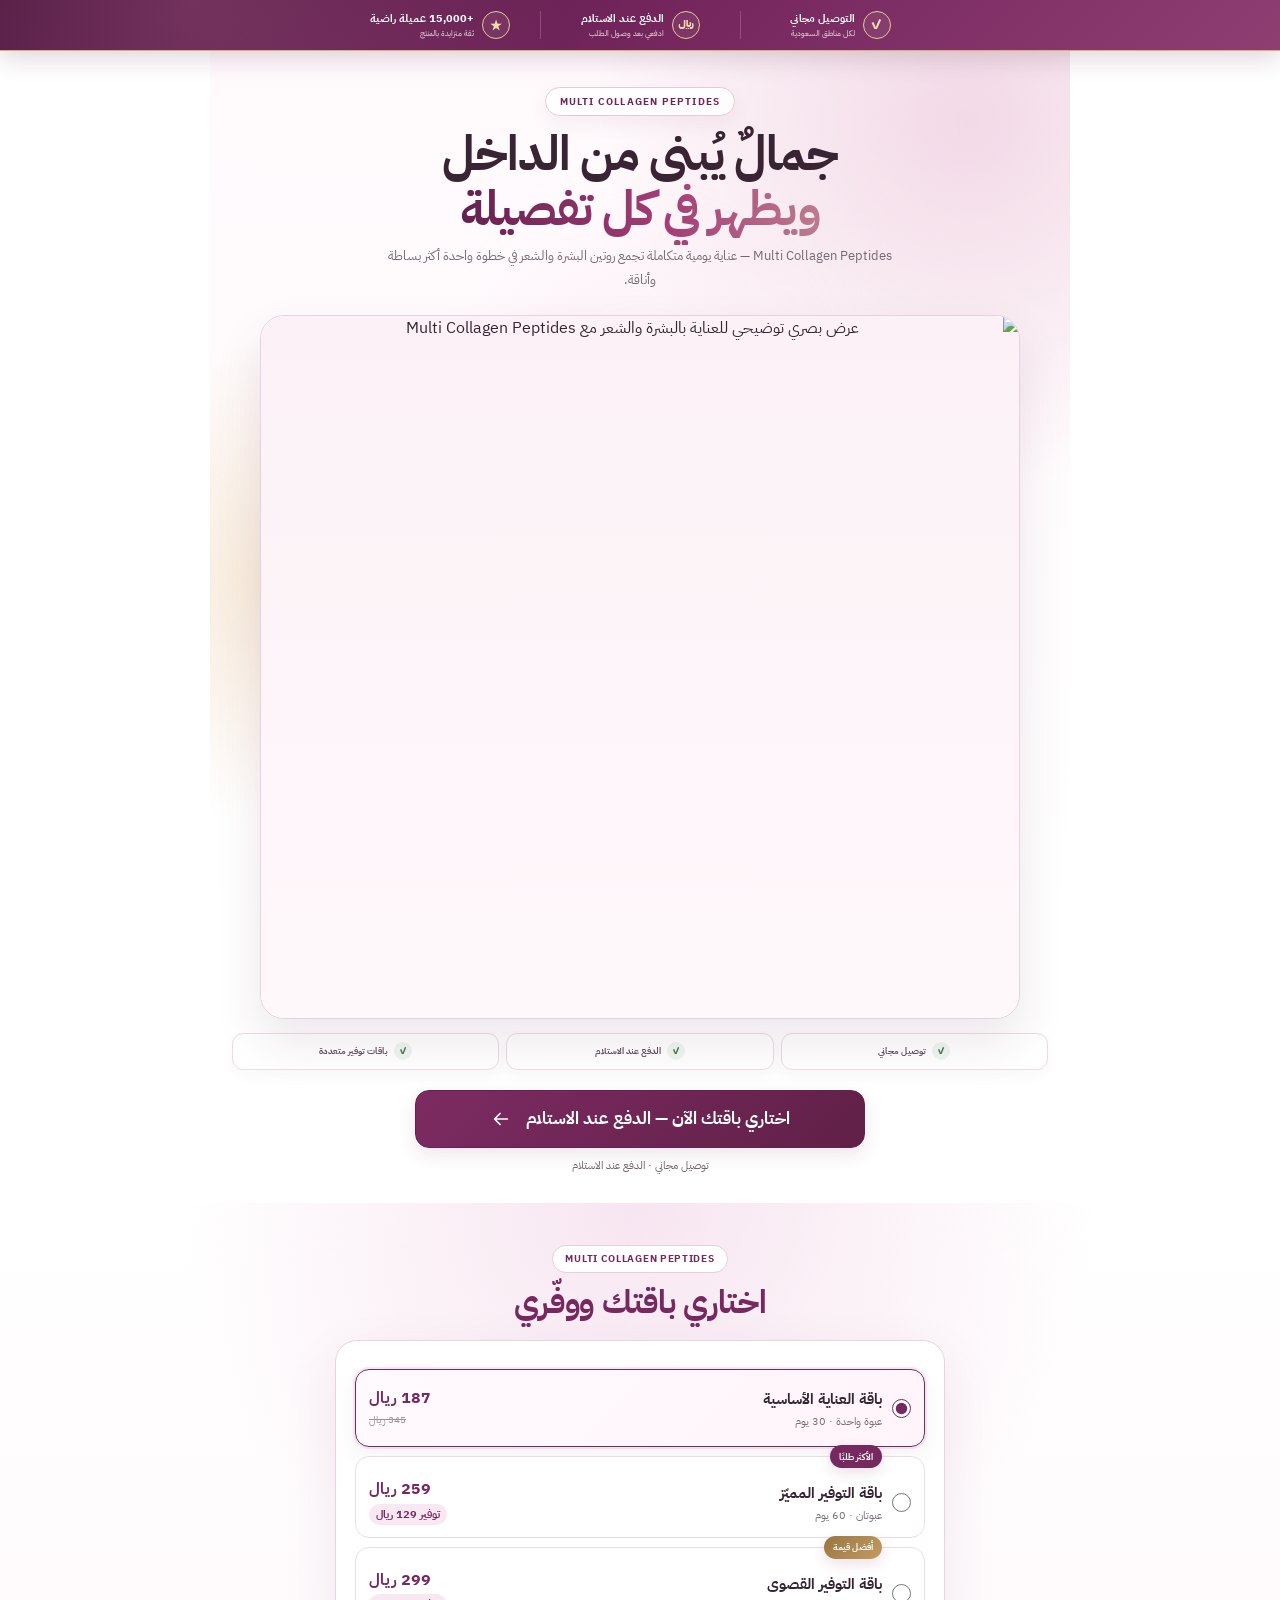
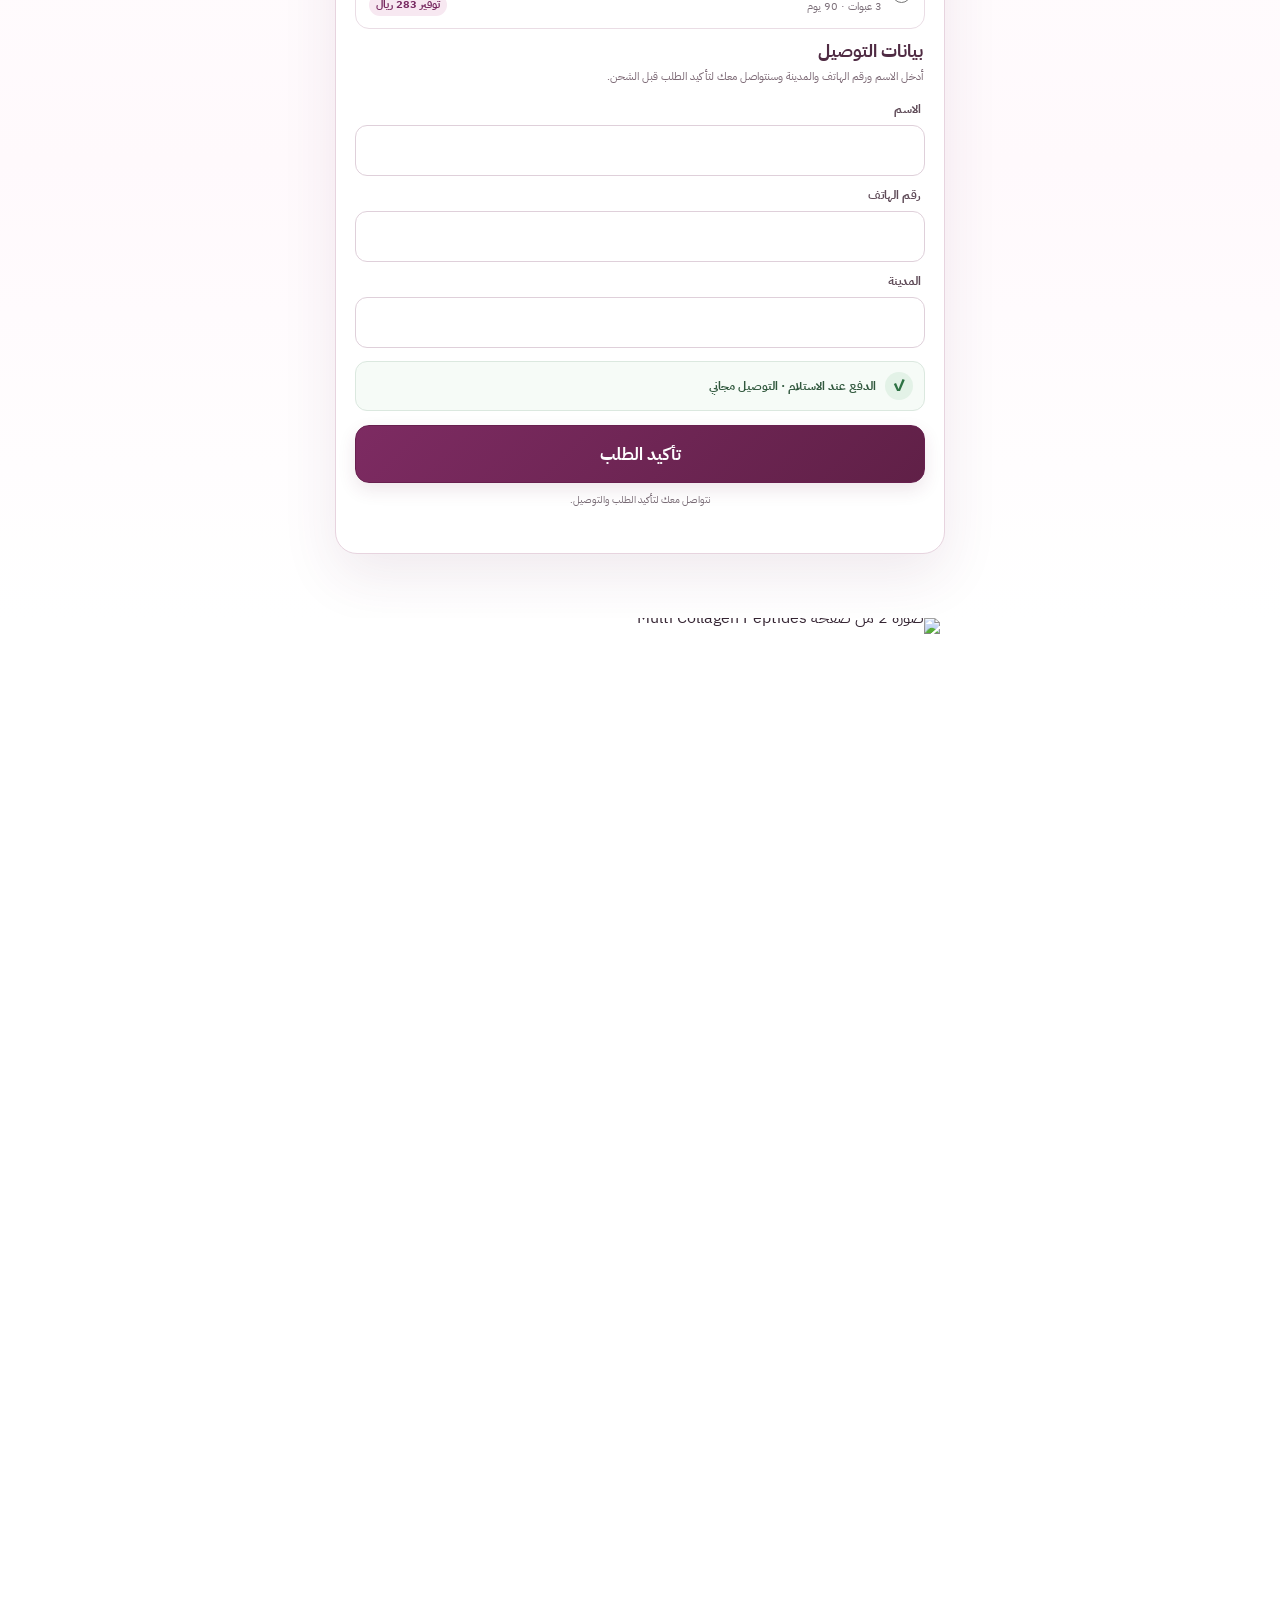
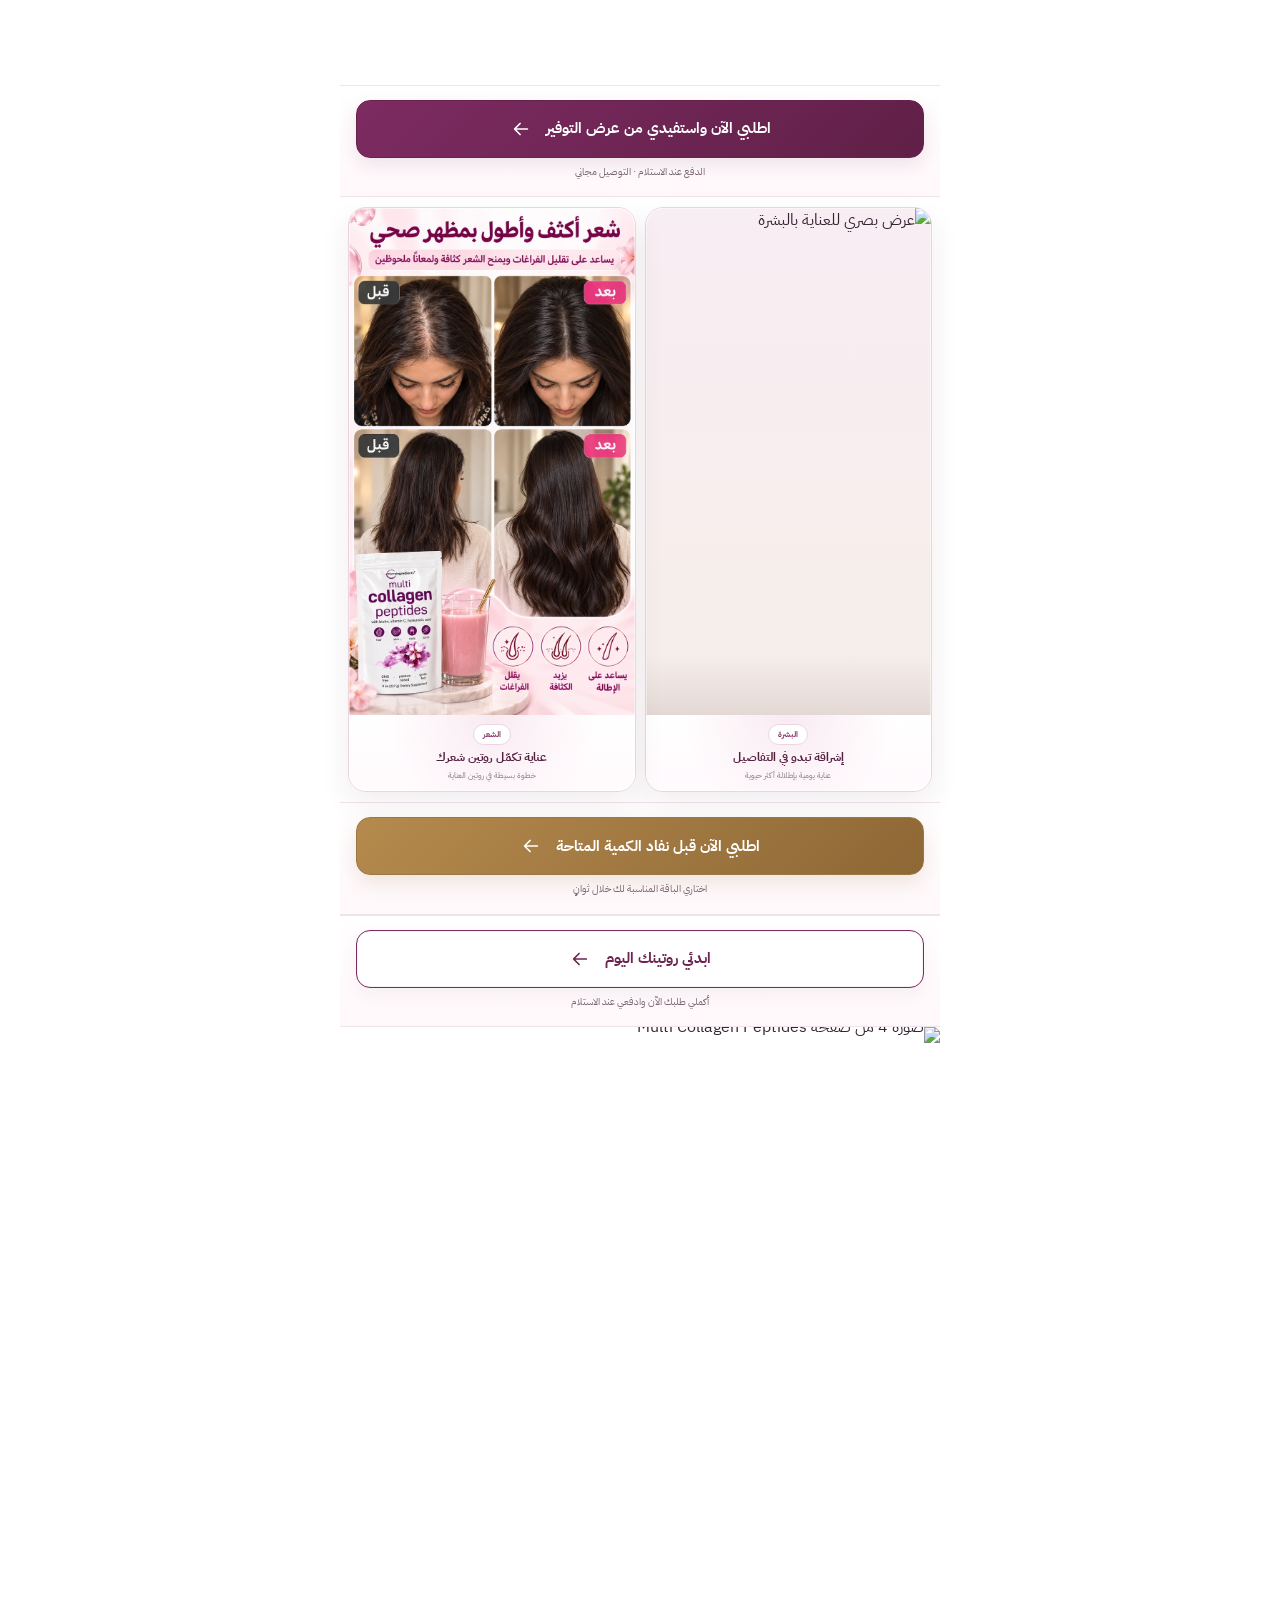
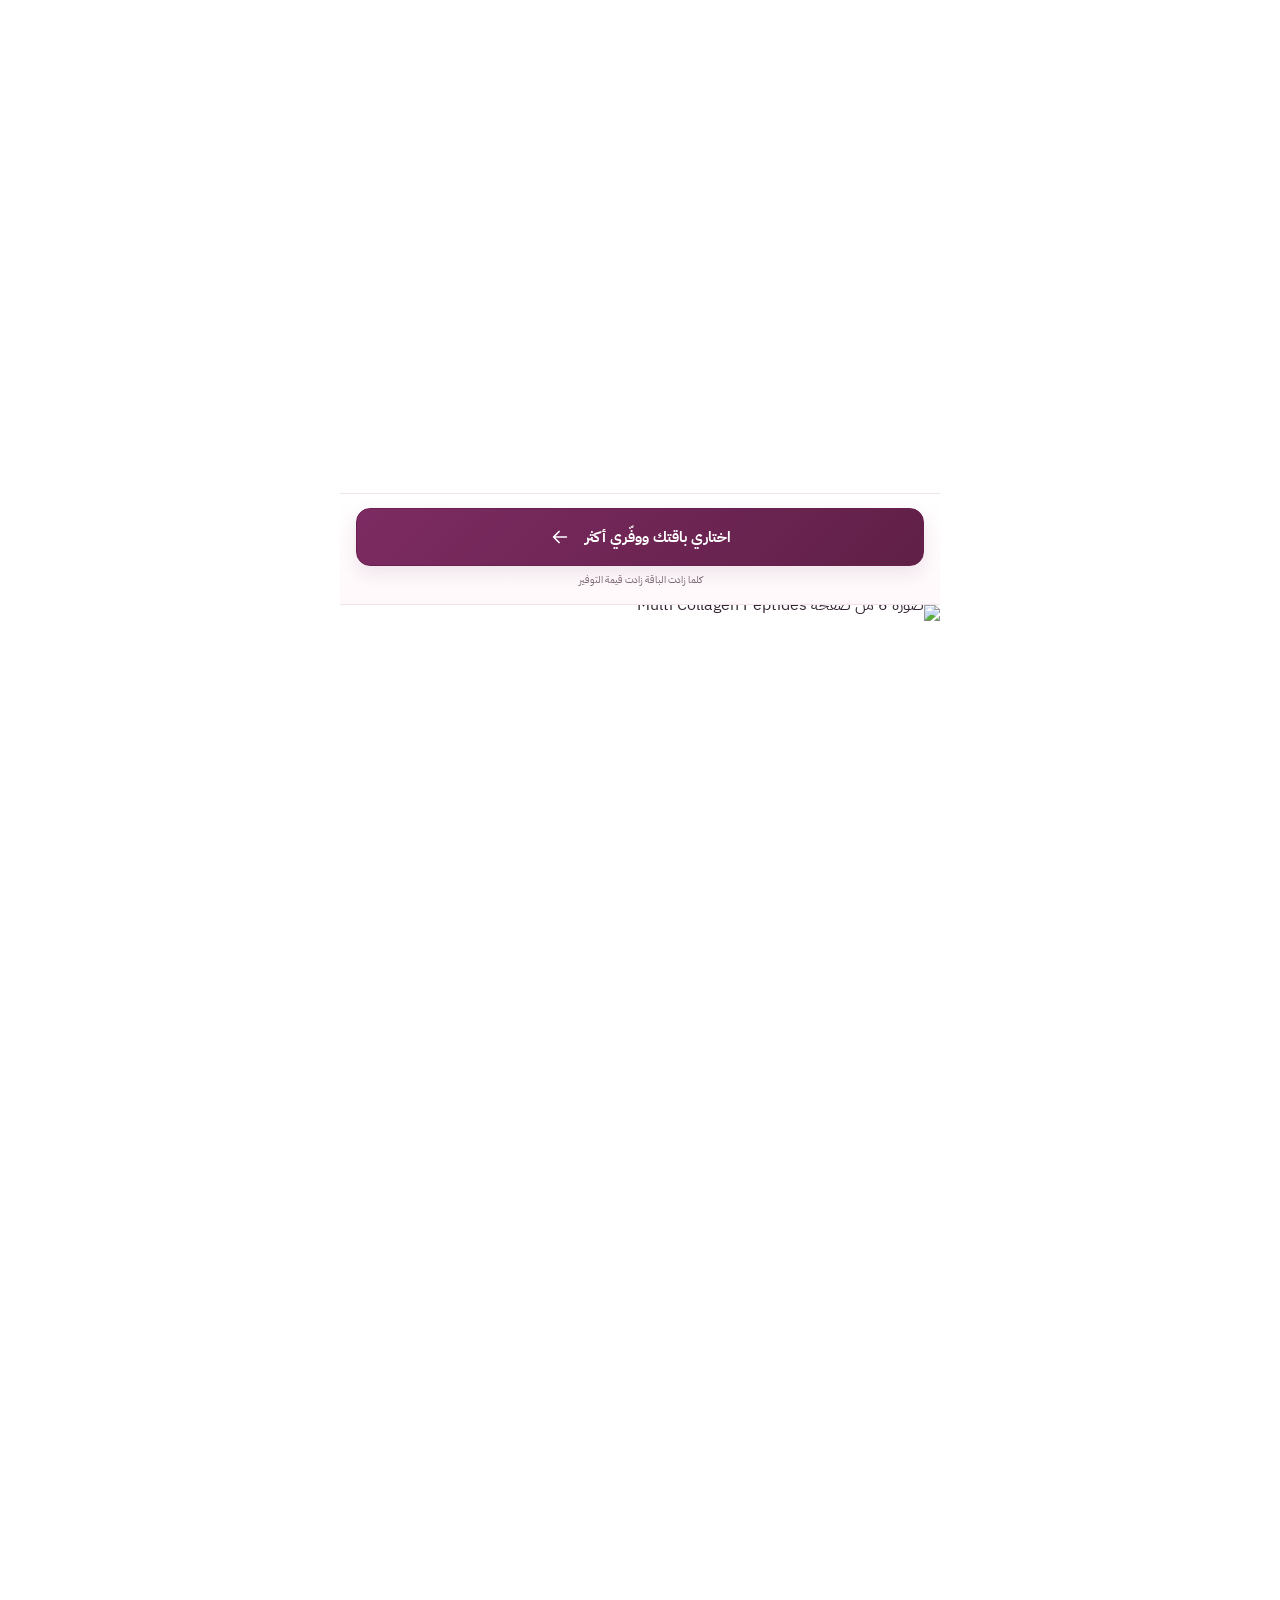
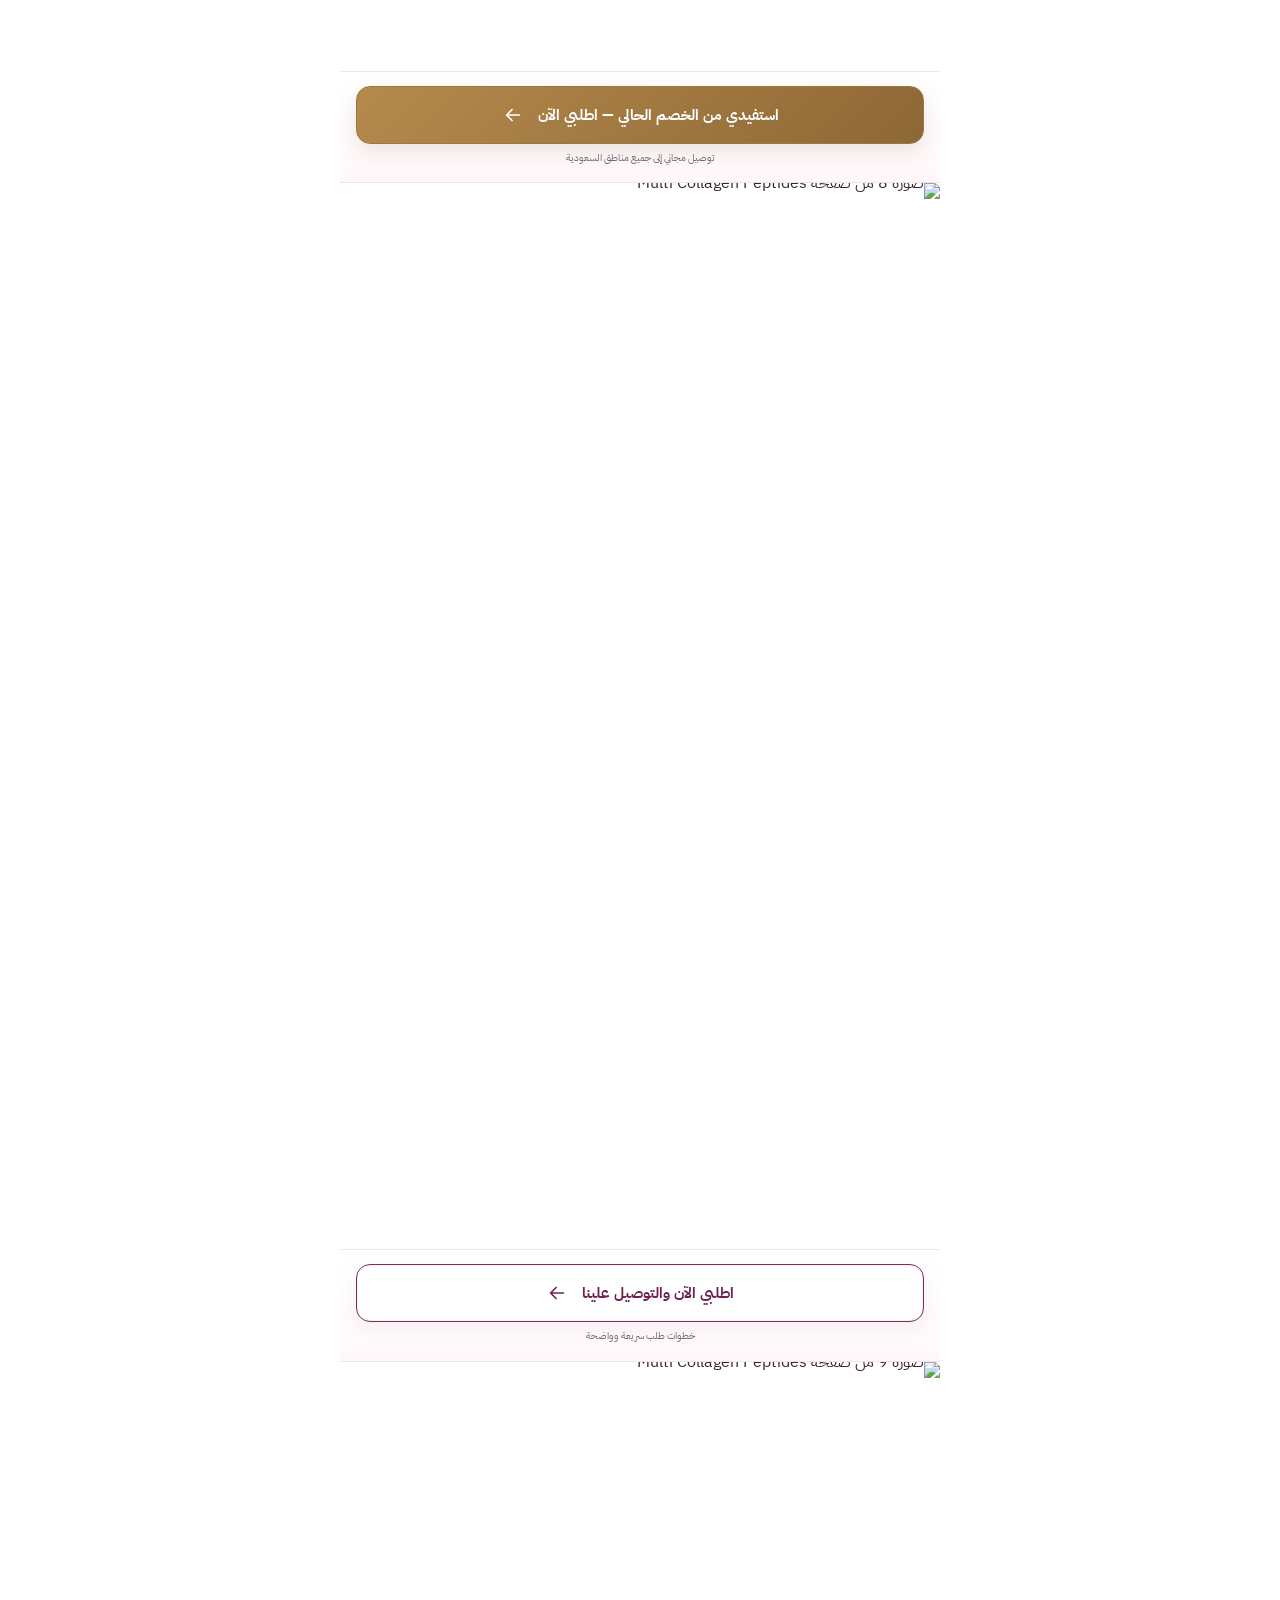
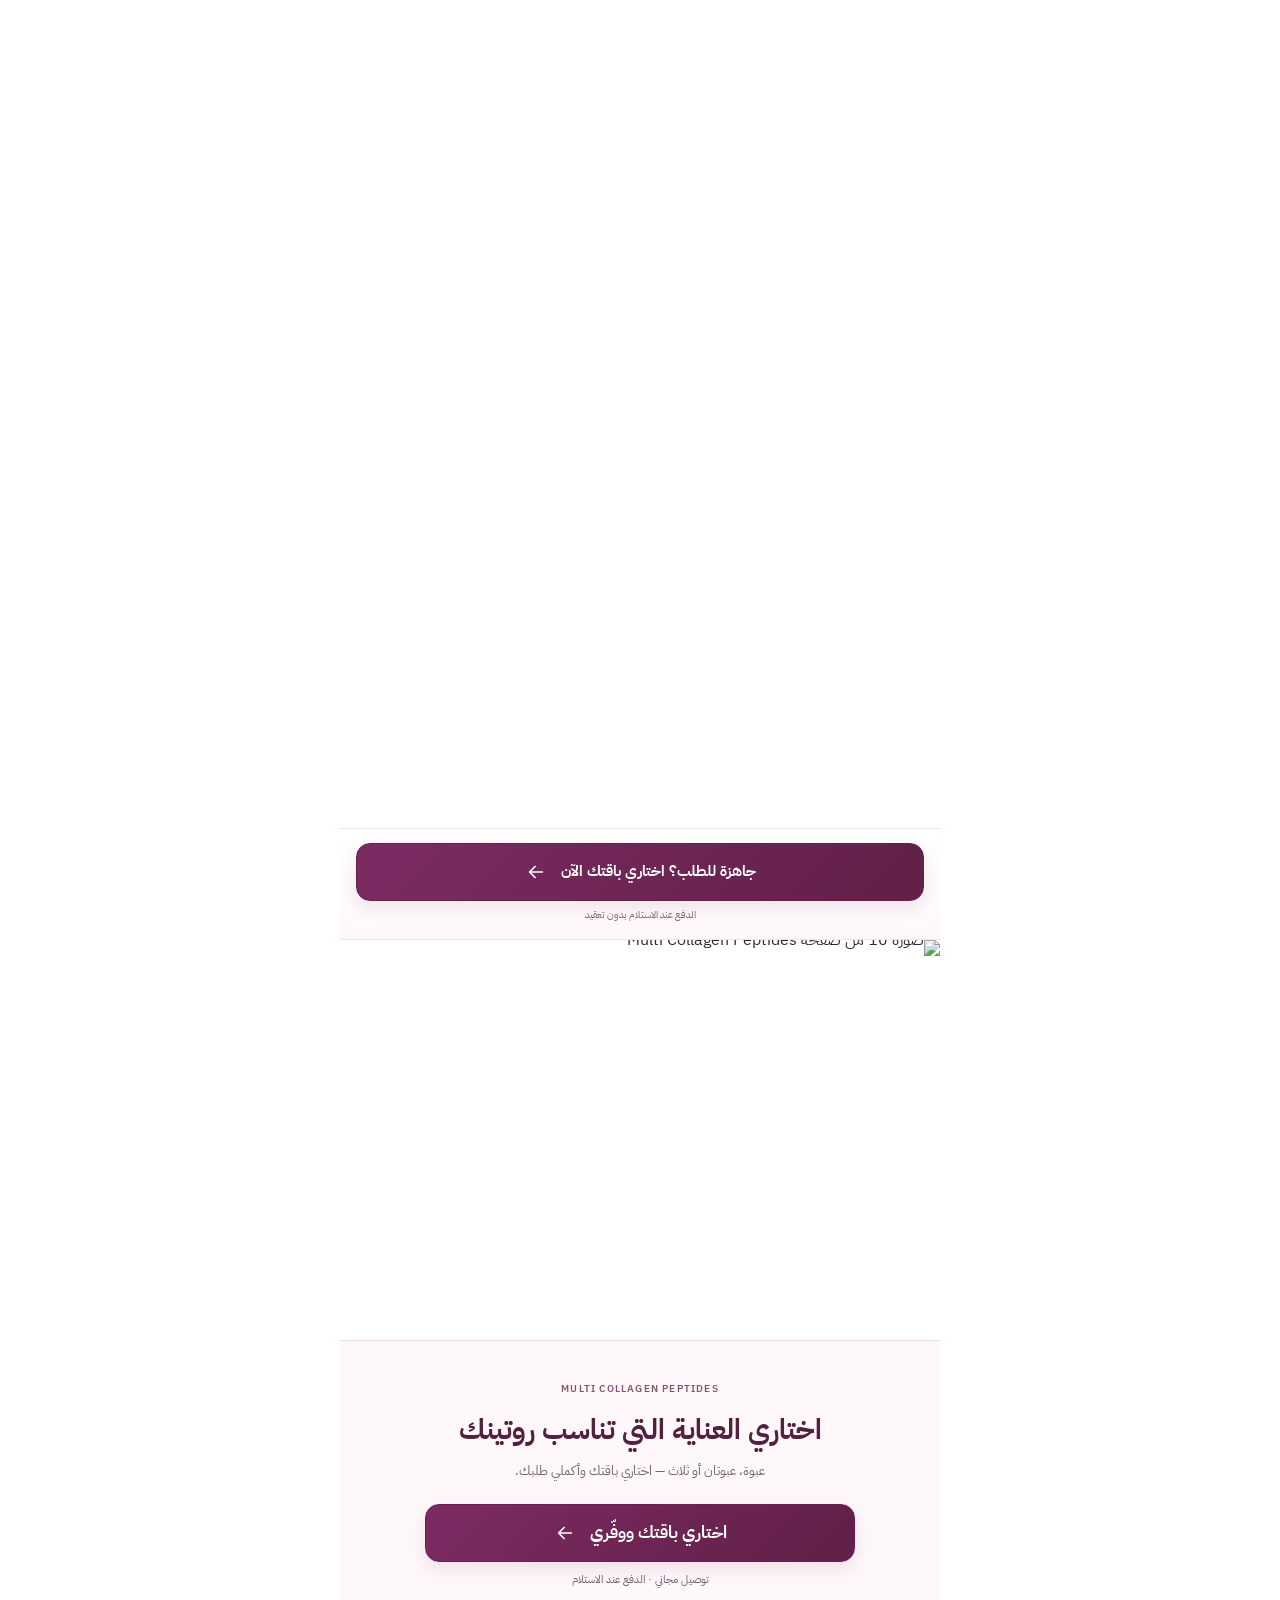
==== commit b3dad8e9: "Restore previous stable page layout" ====
--- a/index.html
+++ b/index.html
@@ -38,8 +38,8 @@
     <section class="results-hero" aria-label="عناية متكاملة بالبشرة والشعر">
       <div class="results-hero__intro">
         <span class="results-hero__eyebrow">MULTI COLLAGEN PEPTIDES</span>
-        <h1>روتين جمال أذكى<br><em>يبدأ من الداخل ويظهر في التفاصيل</em></h1>
-        <p>Multi Collagen Peptides — خطوة يومية واحدة لتكمّل عنايتك بالشعر والبشرة وتساعدك على بناء روتين أبسط وأكثر انتظامًا.</p>
+        <h1>جمالٌ يُبنى من الداخل<br><em>ويظهر في كل تفصيلة</em></h1>
+        <p>Multi Collagen Peptides — عناية يومية متكاملة تجمع روتين البشرة والشعر في خطوة واحدة أكثر بساطة وأناقة.</p>
       </div>
 
       <a class="results-hero__visuals hero-collage-link" href="#order" aria-label="شاهدي صور العناية بالبشرة والشعر ثم انتقلي إلى اختيار الباقة">
@@ -59,53 +59,6 @@
       <div class="hero-action">
         <a class="purchase-link" href="#order" aria-label="اختاري باقتك الآن وانتقلي إلى نموذج الطلب"><span>اختاري باقتك الآن — الدفع عند الاستلام</span><svg class="purchase-link__icon" viewBox="0 0 24 24" fill="none" stroke="currentColor" stroke-width="1.8" stroke-linecap="round" stroke-linejoin="round" aria-hidden="true"><path d="M19 12H5m6-6-6 6 6 6"/></svg></a>
         <p class="purchase-note">توصيل مجاني · الدفع عند الاستلام</p>
-      </div>
-    </section>
-
-    <section class="conversion-intro" aria-labelledby="why-title">
-      <div class="conversion-intro__inner">
-        <span class="section-pill">روتين واحد · عناية متكاملة</span>
-        <h2 id="why-title">لأن العناية الحقيقية لا تبدأ من الخارج فقط</h2>
-        <p class="section-lead">Multi Collagen Peptides صُمّم ليكون خطوة يومية بسيطة داخل روتينك، بدل تشتيت العناية بين منتجات كثيرة.</p>
-
-        <div class="benefit-grid">
-          <article class="benefit-card">
-            <span class="benefit-icon">✦</span>
-            <h3>للشعر</h3>
-            <p>دعم روتين العناية بالشعر والحفاظ على مظهر أكثر قوة وحيوية مع الاستمرارية.</p>
-          </article>
-          <article class="benefit-card">
-            <span class="benefit-icon">✧</span>
-            <h3>للبشرة</h3>
-            <p>خطوة يومية تركّز على العناية من الداخل لتكمّل روتينك الخارجي وتدعم مظهرًا أكثر حيوية.</p>
-          </article>
-          <article class="benefit-card">
-            <span class="benefit-icon">◇</span>
-            <h3>روتين أبسط</h3>
-            <p>بدل كثرة الخطوات، اجعليها عادة يومية واضحة وسهلة الالتزام ضمن روتينك.</p>
-          </article>
-        </div>
-
-        <div class="expectation-card">
-          <div class="expectation-card__badge">الأهم</div>
-          <div>
-            <h3>النتيجة الأفضل تبدأ بالاستمرارية</h3>
-            <p>النتائج تختلف من شخص لآخر، لذلك لا نعدك بنتيجة فورية أو متطابقة مع الجميع. الفكرة هي بناء روتين منتظم واتباع تعليمات الاستخدام الموجودة على العبوة.</p>
-          </div>
-        </div>
-      </div>
-    </section>
-
-    <section class="routine-section" aria-labelledby="routine-title">
-      <div class="routine-inner">
-        <span class="section-pill">3 خطوات فقط</span>
-        <h2 id="routine-title">اجعليها جزءًا من يومك بدون تعقيد</h2>
-        <div class="routine-steps">
-          <div class="routine-step"><span>01</span><b>اختاري الباقة</b><small>ابدئي بعبوة واحدة أو اختاري باقة التوفير.</small></div>
-          <div class="routine-step"><span>02</span><b>التزمي بالروتين</b><small>اتبعي طريقة وجرعة الاستخدام المكتوبة على العبوة.</small></div>
-          <div class="routine-step"><span>03</span><b>استمري وراقبي</b><small>امنحي روتينك وقتًا ولا تقارني نتيجتك بتجربة شخص آخر.</small></div>
-        </div>
-        <a class="mid-cta" href="#order"><span>اختاري باقتك الآن</span><svg class="purchase-link__icon" viewBox="0 0 24 24" fill="none" stroke="currentColor" stroke-width="1.8" stroke-linecap="round" stroke-linejoin="round" aria-hidden="true"><path d="M19 12H5m6-6-6 6 6 6"/></svg></a>
       </div>
     </section>
 
@@ -232,40 +185,6 @@
       <img width="1536" height="1024" src="/assets/page-07.webp?v=20261003-fast1" alt="صورة 10 من صفحة Multi Collagen Peptides" loading="lazy" decoding="async" fetchpriority="low">
     </section>
 
-    <section class="faq-section" aria-labelledby="faq-title">
-      <div class="faq-inner">
-        <span class="section-pill">أسئلة قبل الطلب</span>
-        <h2 id="faq-title">كل ما تحتاجين معرفته قبل أن تبدئي</h2>
-
-        <details>
-          <summary>كيف أطلب المنتج؟</summary>
-          <p>اختاري الباقة المناسبة، ثم أدخلي الاسم ورقم الهاتف والمدينة. سنتواصل معك لتأكيد البيانات قبل الشحن.</p>
-        </details>
-        <details>
-          <summary>كيف يتم الدفع؟</summary>
-          <p>الدفع عند الاستلام، لذلك لا تحتاجين إلى الدفع مسبقًا لإرسال الطلب.</p>
-        </details>
-        <details>
-          <summary>هل التوصيل مجاني؟</summary>
-          <p>نعم، التوصيل مجاني بحسب العرض الحالي الظاهر في الصفحة.</p>
-        </details>
-        <details>
-          <summary>متى تظهر النتائج؟</summary>
-          <p>لا يوجد وقت موحّد للجميع. النتائج تختلف حسب الشخص والروتين والعوامل الفردية، لذلك الأفضل الالتزام بتعليمات الاستخدام ومراقبة التغيّر بواقعية.</p>
-        </details>
-        <details>
-          <summary>كيف أعرف طريقة الاستخدام المناسبة؟</summary>
-          <p>اتبعي الجرعة وطريقة الاستخدام المدوّنة على عبوة المنتج. وإذا كان لديكِ ظرف صحي خاص أو كنتِ حاملًا أو مرضعة، فاستشيري مختصًا قبل استخدام المكملات.</p>
-        </details>
-
-        <div class="faq-cta">
-          <strong>جاهزة تبدئين؟</strong>
-          <span>اختاري الباقة وسيظهر لكِ نموذج الطلب مباشرة.</span>
-          <a class="mid-cta" href="#order"><span>أريد اختيار الباقة</span><svg class="purchase-link__icon" viewBox="0 0 24 24" fill="none" stroke="currentColor" stroke-width="1.8" stroke-linecap="round" stroke-linejoin="round" aria-hidden="true"><path d="M19 12H5m6-6-6 6 6 6"/></svg></a>
-        </div>
-      </div>
-    </section>
-
     <section class="closing-order" aria-labelledby="closing-order-title">
       <span class="closing-order__eyebrow">MULTI COLLAGEN PEPTIDES</span>
       <h2 id="closing-order-title">اختاري العناية التي تناسب روتينك</h2>
--- a/styles.css
+++ b/styles.css
@@ -1122,3 +1122,239 @@
   }
   .hero-collage__image img{object-fit:contain}
 }
+
+
+/* ===== Conversion funnel upgrade · 2026-10-07 ===== */
+.conversion-intro,.routine-section,.faq-section{
+  width:100%;
+  background:#fff;
+}
+.conversion-intro{padding:52px 16px 34px}
+.conversion-intro__inner,.routine-inner,.faq-inner{
+  width:min(720px,100%);
+  margin:0 auto;
+}
+.section-pill{
+  display:inline-flex;
+  align-items:center;
+  justify-content:center;
+  min-height:28px;
+  padding:5px 12px;
+  border:1px solid #e5cad9;
+  border-radius:999px;
+  background:#fff9fc;
+  color:#76285f;
+  font-size:10px;
+  font-weight:800;
+}
+.conversion-intro h2,.routine-section h2,.faq-section h2{
+  margin:10px auto 7px;
+  color:#4c203c;
+  font-size:clamp(23px,5vw,34px);
+  line-height:1.35;
+  text-align:center;
+}
+.section-lead{
+  max-width:590px;
+  margin:0 auto 22px;
+  color:#766773;
+  font-size:13px;
+  line-height:1.85;
+  text-align:center;
+}
+.benefit-grid{
+  display:grid;
+  grid-template-columns:repeat(3,minmax(0,1fr));
+  gap:10px;
+}
+.benefit-card{
+  padding:20px 15px;
+  border:1px solid #eadde5;
+  border-radius:18px;
+  background:linear-gradient(180deg,#fff,#fff8fb);
+  box-shadow:0 12px 30px #4f173610;
+  text-align:center;
+}
+.benefit-icon{
+  display:grid;
+  place-items:center;
+  width:38px;
+  height:38px;
+  margin:0 auto 9px;
+  border-radius:50%;
+  background:#f5e3ed;
+  color:#76285f;
+  font-size:18px;
+}
+.benefit-card h3{margin:0 0 5px;color:#54203f;font-size:15px}
+.benefit-card p{margin:0;color:#796b74;font-size:10.5px;line-height:1.7}
+.expectation-card{
+  display:flex;
+  align-items:flex-start;
+  gap:12px;
+  margin-top:13px;
+  padding:15px 16px;
+  border:1px solid #e8d6c2;
+  border-radius:16px;
+  background:linear-gradient(135deg,#fffaf3,#fff);
+}
+.expectation-card__badge{
+  flex:0 0 auto;
+  display:grid;
+  place-items:center;
+  min-width:47px;
+  min-height:28px;
+  padding:4px 7px;
+  border-radius:999px;
+  background:#f0dfc6;
+  color:#775528;
+  font-size:9px;
+  font-weight:800;
+}
+.expectation-card h3{margin:0 0 4px;color:#5d452d;font-size:14px}
+.expectation-card p{margin:0;color:#786b62;font-size:10.5px;line-height:1.75}
+
+.routine-section{
+  padding:42px 16px 46px;
+  background:linear-gradient(180deg,#fff8fb,#fff);
+  border-top:1px solid #f0e3ea;
+  border-bottom:1px solid #f0e3ea;
+  text-align:center;
+}
+.routine-steps{
+  display:grid;
+  grid-template-columns:repeat(3,minmax(0,1fr));
+  gap:10px;
+  margin:21px 0 20px;
+}
+.routine-step{
+  padding:17px 12px;
+  border:1px solid #eadde5;
+  border-radius:16px;
+  background:#fff;
+}
+.routine-step>span{
+  display:grid;
+  place-items:center;
+  width:34px;
+  height:34px;
+  margin:0 auto 9px;
+  border-radius:50%;
+  background:#76285f;
+  color:#fff;
+  font-size:10px;
+  font-weight:800;
+}
+.routine-step b{display:block;color:#54203f;font-size:13px}
+.routine-step small{display:block;margin-top:5px;color:#7b6c76;font-size:9.5px;line-height:1.65}
+.mid-cta{
+  display:flex;
+  align-items:center;
+  justify-content:center;
+  gap:10px;
+  width:min(430px,100%);
+  min-height:54px;
+  margin:0 auto;
+  padding:13px 18px;
+  border:1px solid #68204f;
+  border-radius:13px;
+  background:linear-gradient(135deg,#7d2b62,#602047);
+  color:#fff;
+  font-size:15px;
+  font-weight:800;
+  text-decoration:none;
+  box-shadow:0 9px 22px #60204720;
+}
+.mid-cta:hover{background:#572040}
+.mid-cta .purchase-link__icon{width:20px;height:20px}
+
+.faq-section{padding:46px 16px 48px}
+.faq-inner>details{
+  border:1px solid #eadde5;
+  border-radius:13px;
+  background:#fff;
+  margin:8px 0;
+  overflow:hidden;
+}
+.faq-inner summary{
+  position:relative;
+  padding:15px 44px 15px 15px;
+  color:#54203f;
+  font-size:13px;
+  font-weight:800;
+  cursor:pointer;
+  list-style:none;
+}
+.faq-inner summary::-webkit-details-marker{display:none}
+.faq-inner summary::before{
+  content:"+";
+  position:absolute;
+  right:15px;
+  top:50%;
+  transform:translateY(-50%);
+  display:grid;
+  place-items:center;
+  width:22px;
+  height:22px;
+  border-radius:50%;
+  background:#f6e7ef;
+  color:#76285f;
+  font-size:16px;
+  font-weight:500;
+}
+.faq-inner details[open] summary::before{content:"−"}
+.faq-inner details p{
+  margin:0;
+  padding:0 15px 16px 44px;
+  color:#786a74;
+  font-size:11px;
+  line-height:1.8;
+}
+.faq-cta{
+  margin-top:17px;
+  padding:19px 16px;
+  border:1px solid #e7d3df;
+  border-radius:17px;
+  background:linear-gradient(135deg,#fff7fb,#fff);
+  text-align:center;
+}
+.faq-cta strong{display:block;color:#54203f;font-size:17px}
+.faq-cta>span{display:block;margin:3px 0 13px;color:#7a6b74;font-size:10.5px}
+
+@media(max-width:600px){
+  .conversion-intro{padding:36px 12px 27px}
+  .conversion-intro h2,.routine-section h2,.faq-section h2{font-size:23px}
+  .section-lead{font-size:11px;line-height:1.75;margin-bottom:15px}
+  .benefit-grid{grid-template-columns:1fr;gap:8px}
+  .benefit-card{
+    display:grid;
+    grid-template-columns:38px 1fr;
+    grid-template-rows:auto auto;
+    column-gap:10px;
+    padding:12px;
+    text-align:right;
+  }
+  .benefit-icon{grid-row:1 / span 2;margin:0}
+  .benefit-card h3{align-self:end;font-size:13px}
+  .benefit-card p{align-self:start;font-size:10px}
+  .expectation-card{padding:13px 12px}
+  .expectation-card p{font-size:10px}
+  .routine-section{padding:34px 12px 38px}
+  .routine-steps{grid-template-columns:1fr;gap:7px;margin:16px 0}
+  .routine-step{
+    display:grid;
+    grid-template-columns:34px 1fr;
+    grid-template-rows:auto auto;
+    column-gap:10px;
+    padding:11px;
+    text-align:right;
+  }
+  .routine-step>span{grid-row:1 / span 2;margin:0}
+  .routine-step b{font-size:12px}
+  .routine-step small{font-size:9px}
+  .faq-section{padding:35px 12px 40px}
+  .faq-inner summary{padding:13px 40px 13px 12px;font-size:12px}
+  .faq-inner summary::before{right:12px}
+  .faq-inner details p{padding:0 12px 14px 12px;font-size:10px}
+  .faq-cta{padding:16px 12px}
+}
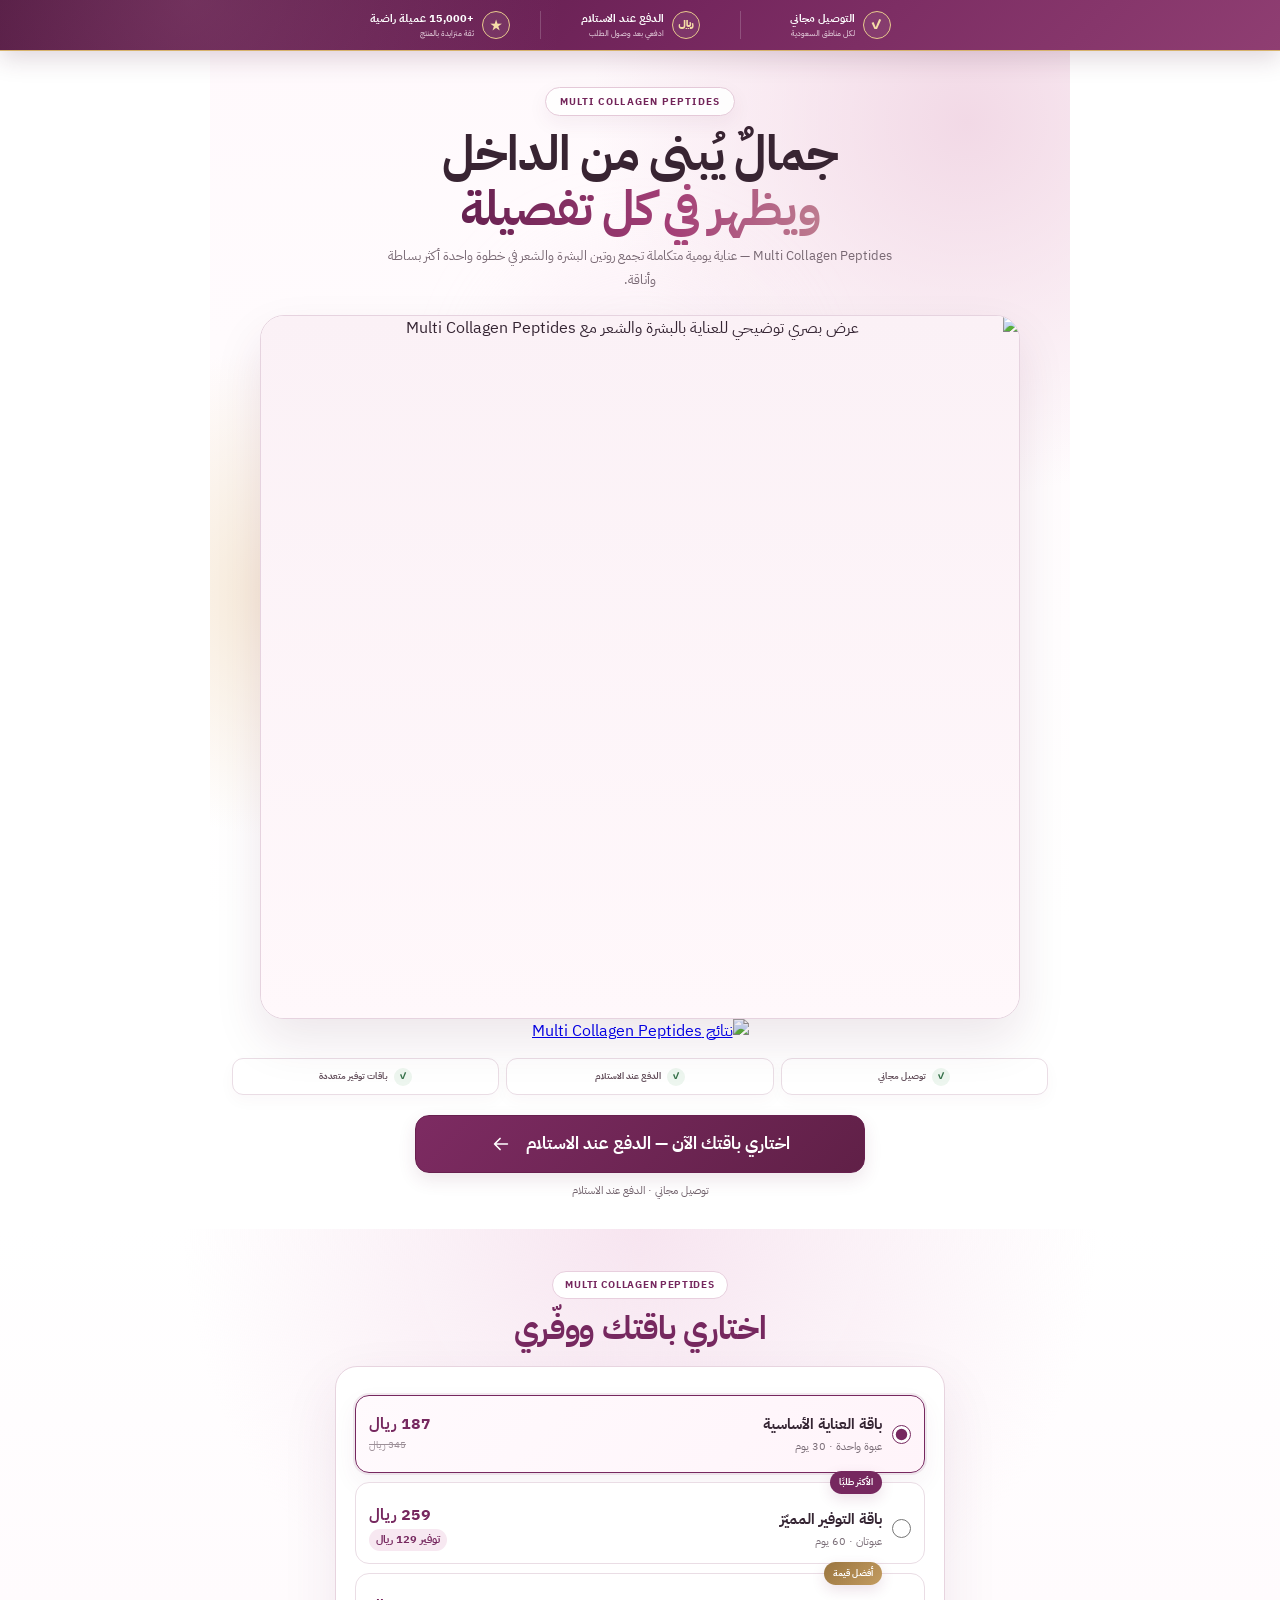
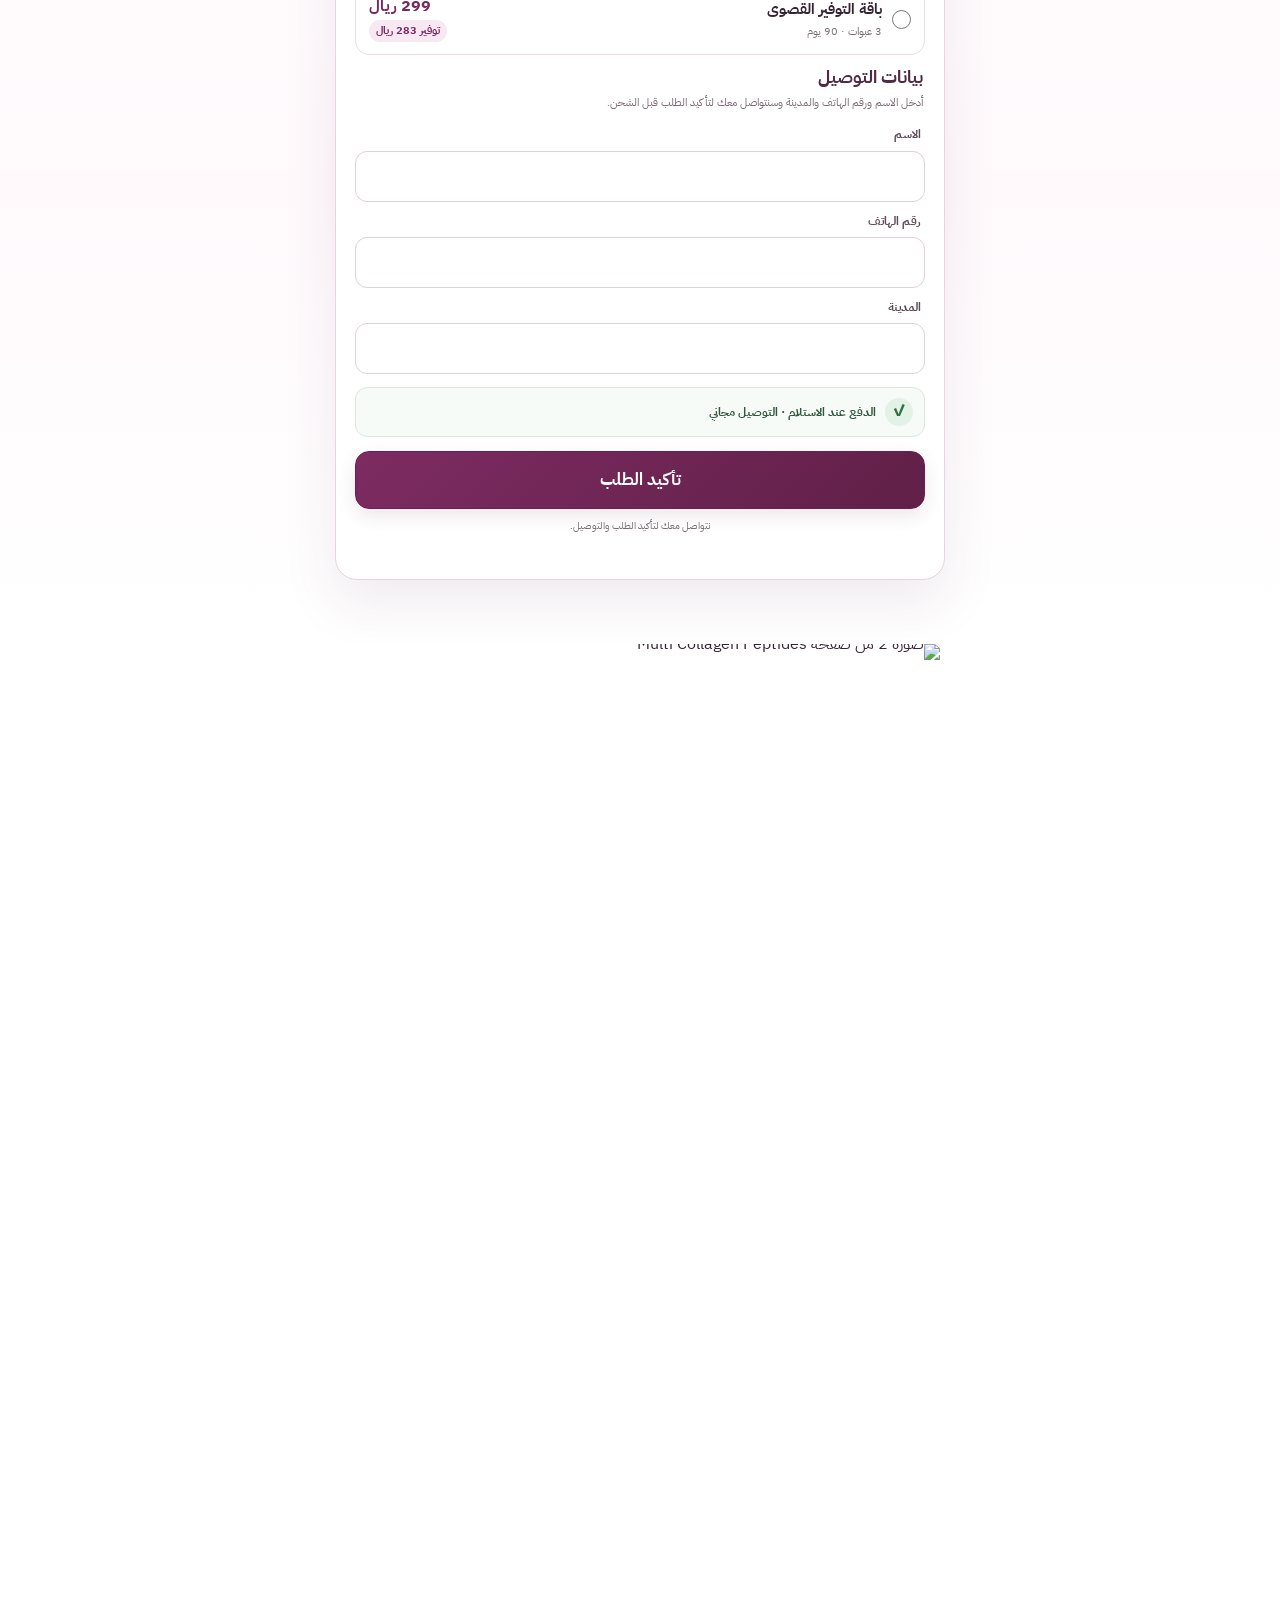
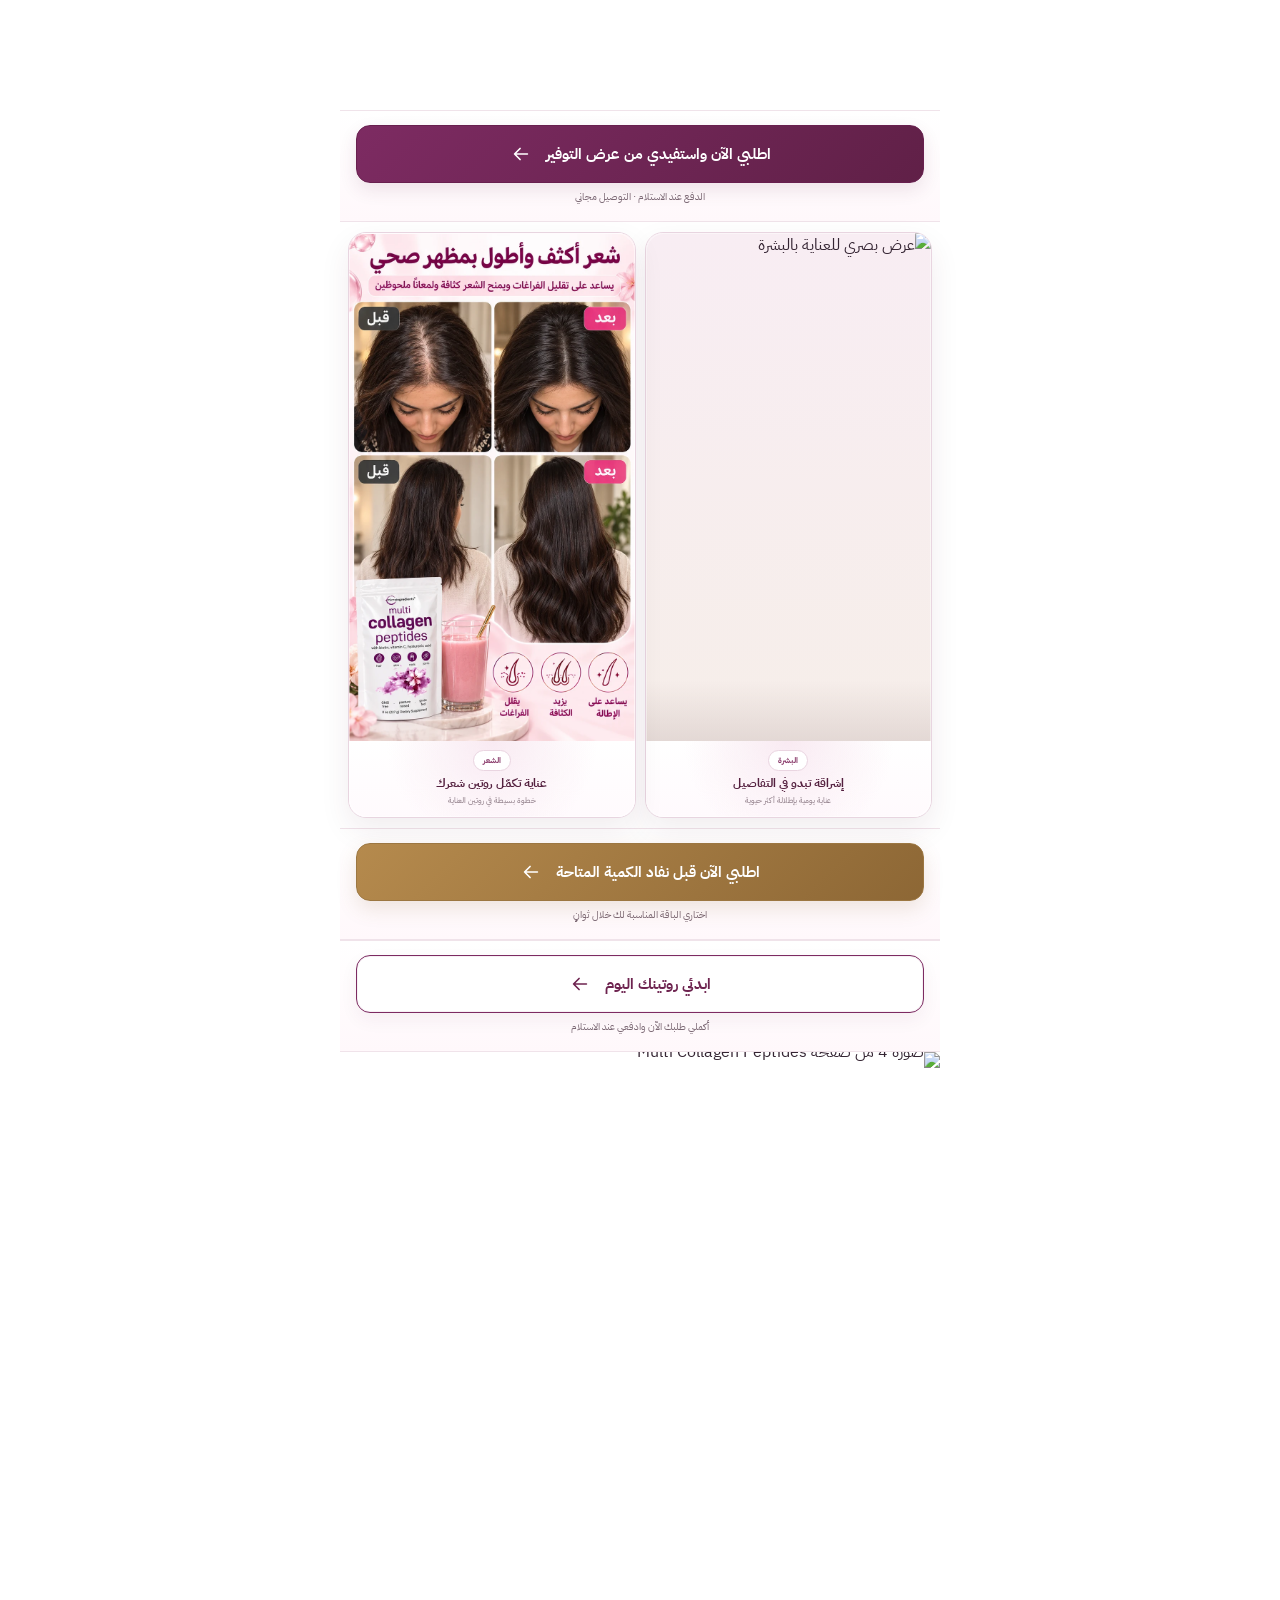
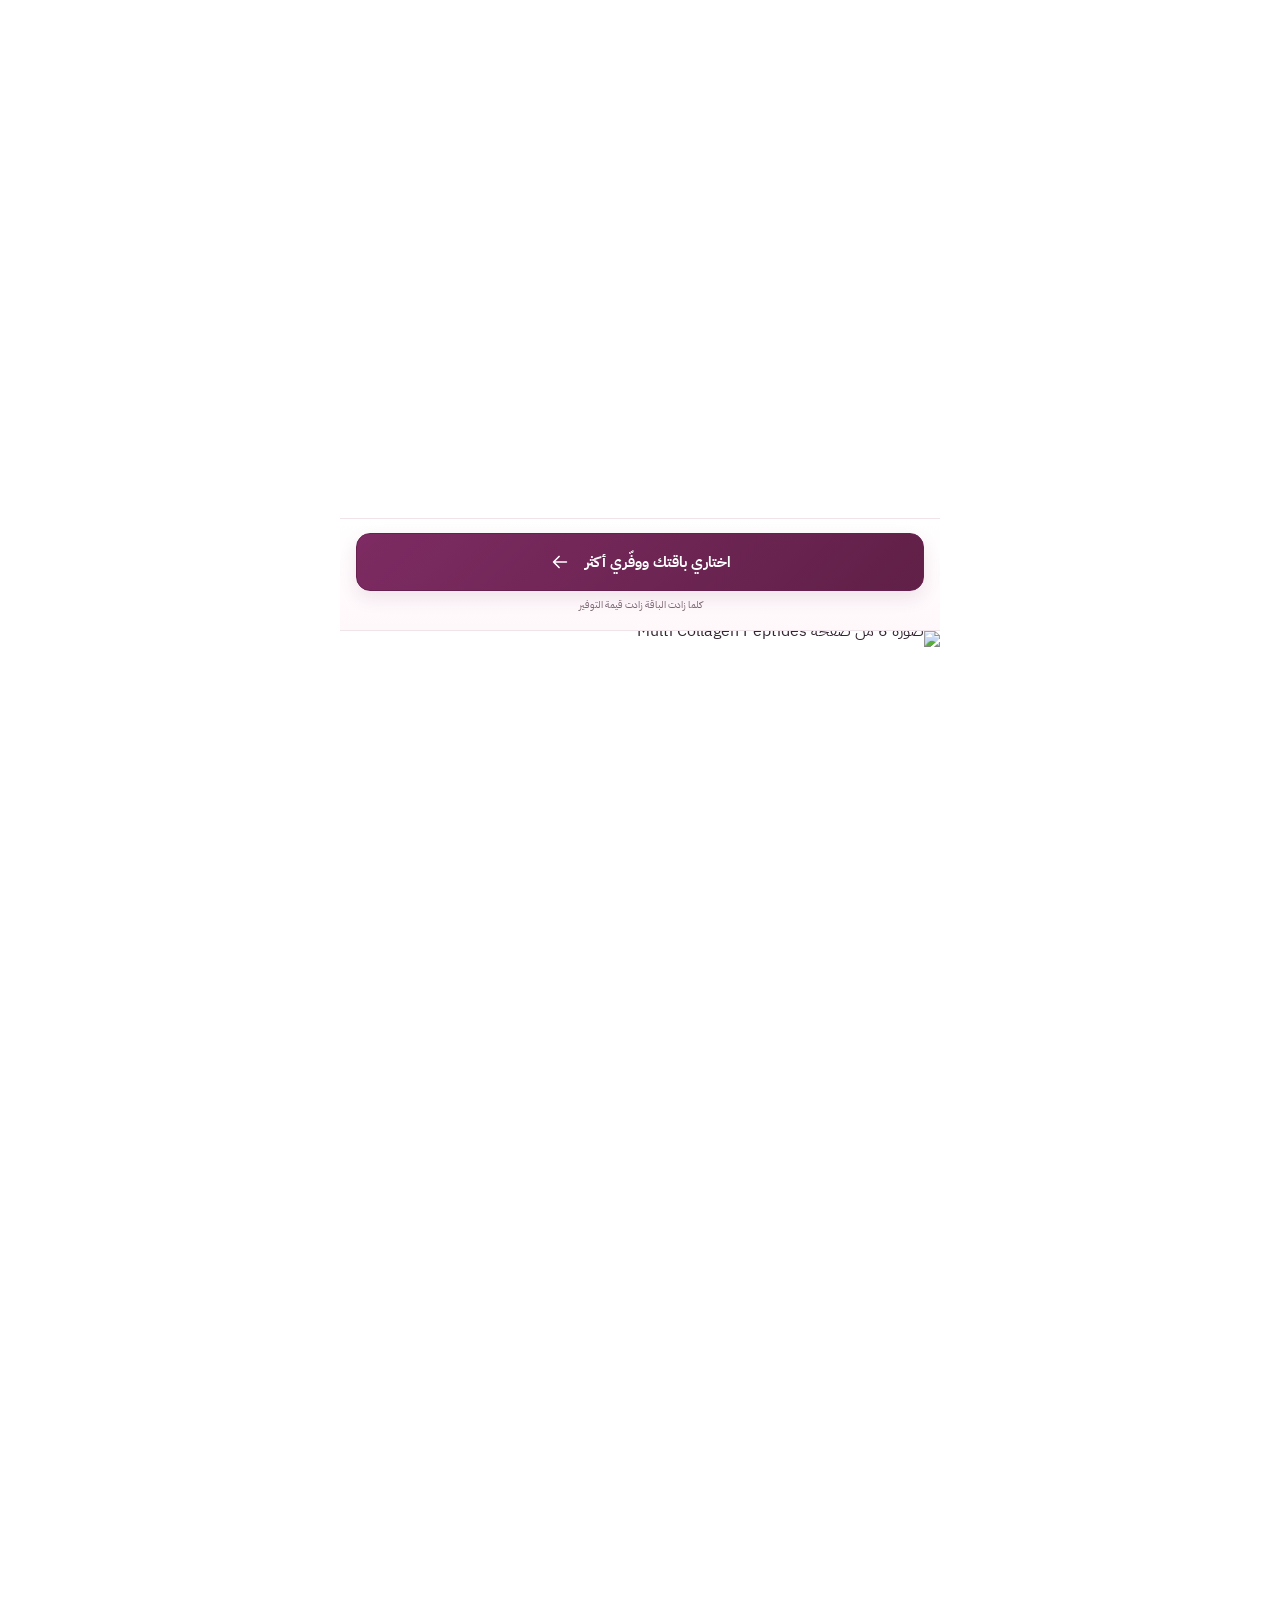
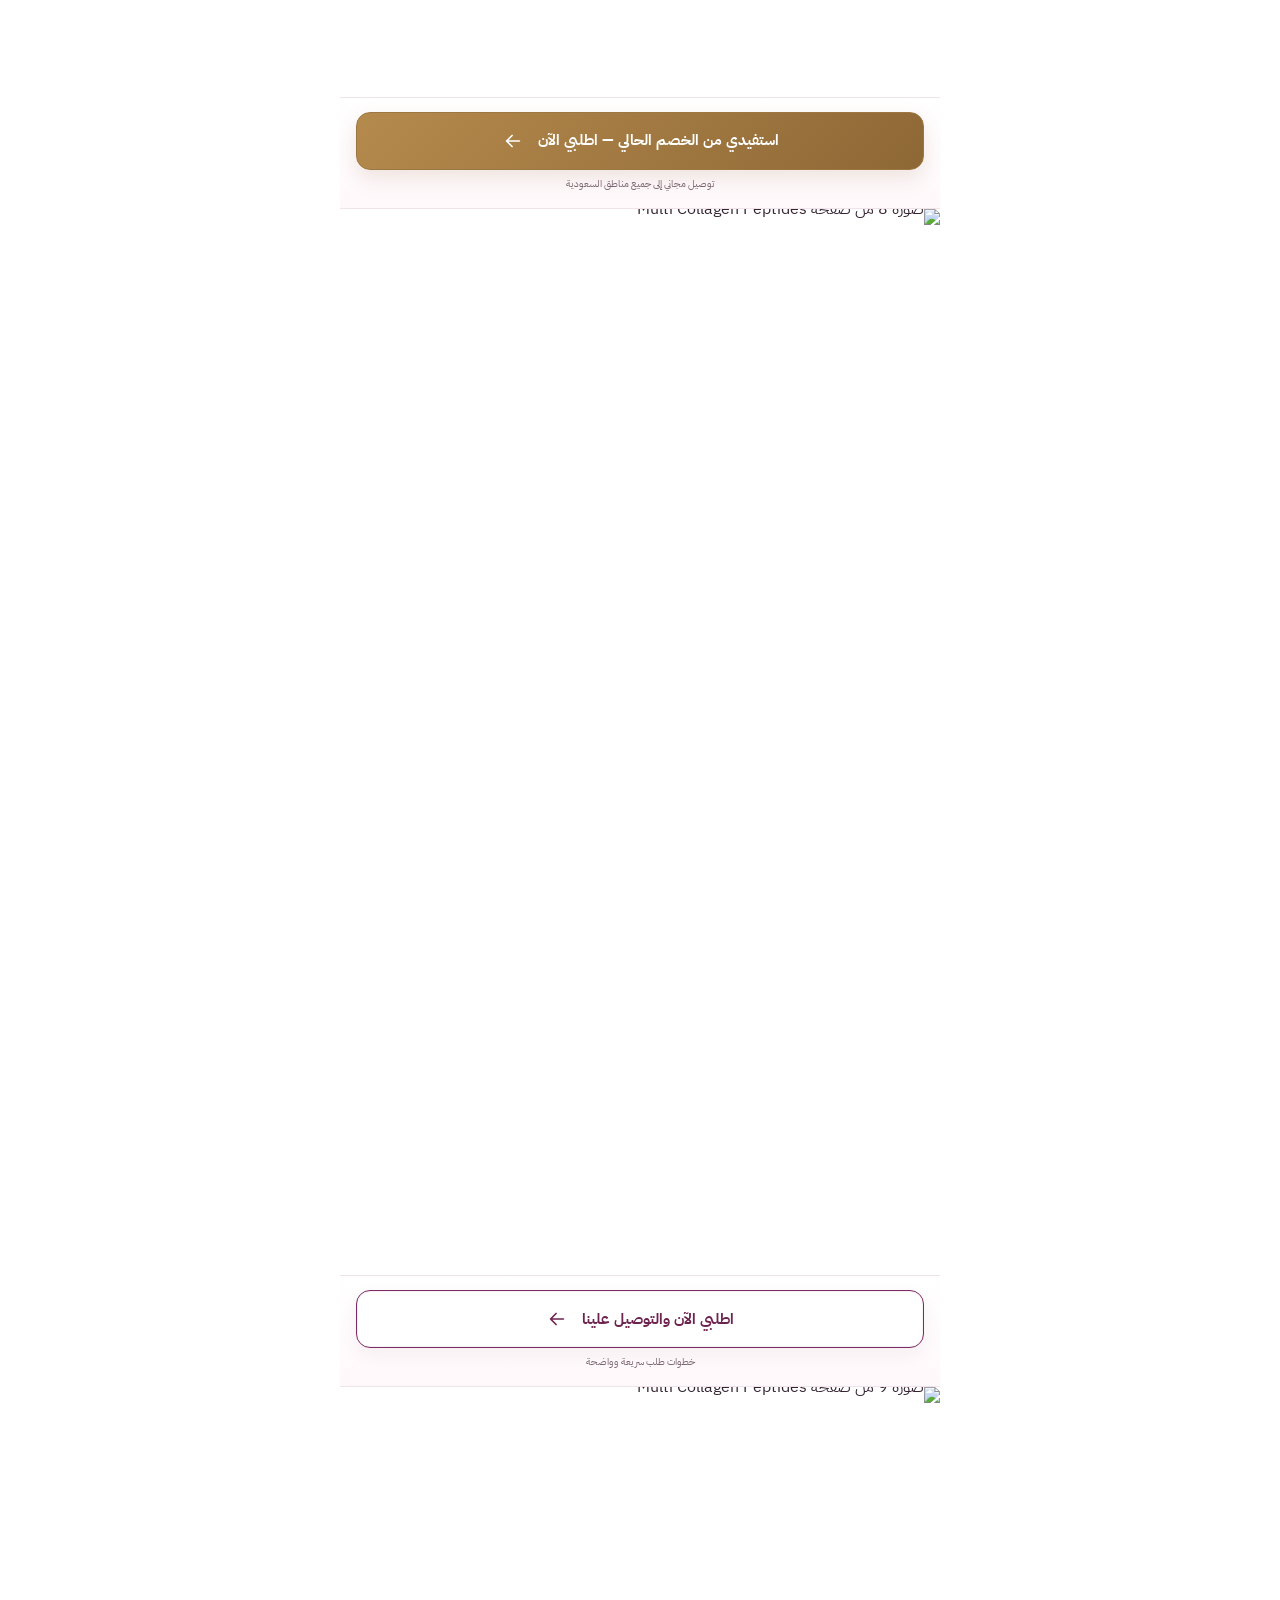
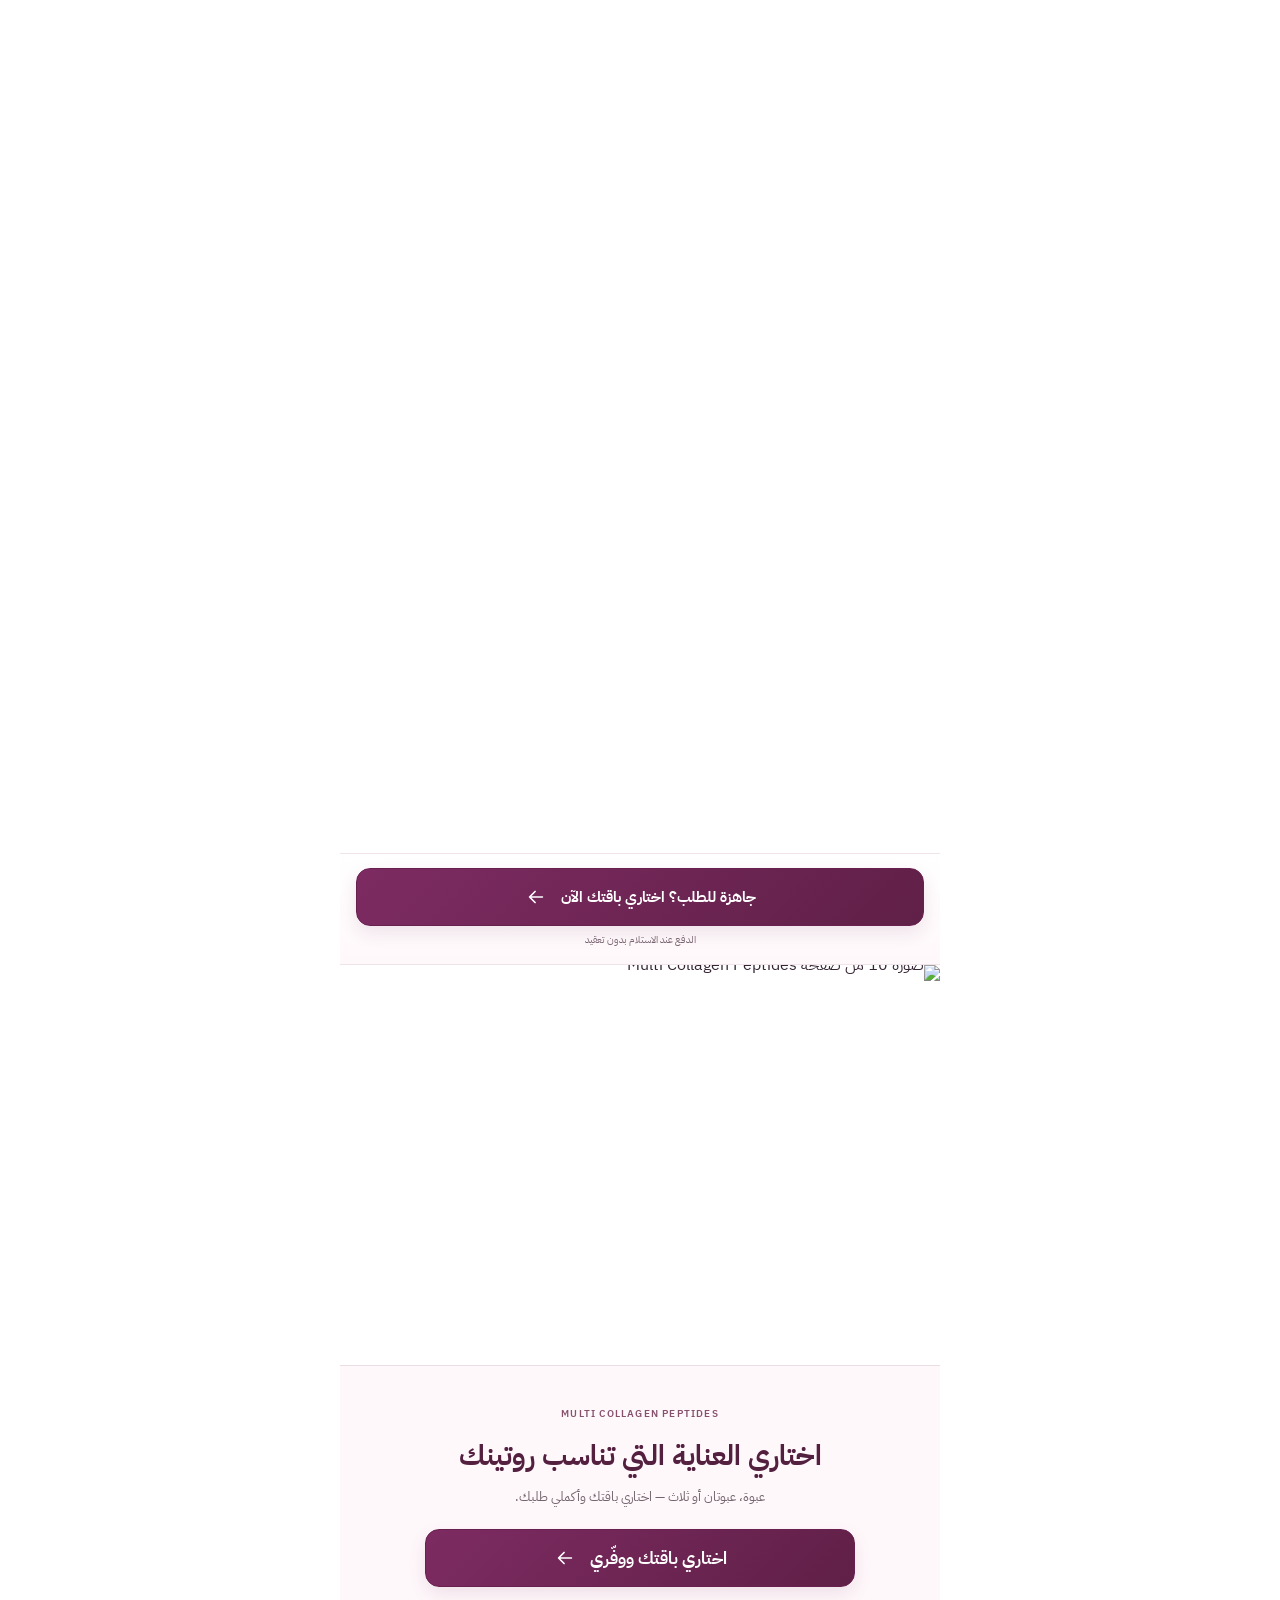
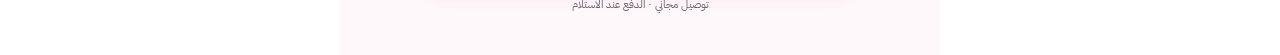
==== commit fb982493: "Add previous hero results image below current hero" ====
--- a/index.html
+++ b/index.html
@@ -50,6 +50,12 @@
         </figure>
       </a>
 
+      <div class="hero-results-image" aria-label="نتائج المنتج">
+        <a href="#order" aria-label="شاهدي نتائج المنتج ثم انتقلي إلى اختيار الباقة">
+          <img width="941" height="1672" src="/assets/page-02.webp?v=20261007-hero-results" alt="نتائج Multi Collagen Peptides" loading="eager" decoding="async">
+        </a>
+      </div>
+
       <div class="results-hero__proof" aria-label="مزايا الطلب">
         <span><b>✓</b> توصيل مجاني</span>
         <span><b>✓</b> الدفع عند الاستلام</span>
--- a/styles.css
+++ b/styles.css
@@ -1124,237 +1124,3 @@
 }
 
 
-/* ===== Conversion funnel upgrade · 2026-10-07 ===== */
-.conversion-intro,.routine-section,.faq-section{
-  width:100%;
-  background:#fff;
-}
-.conversion-intro{padding:52px 16px 34px}
-.conversion-intro__inner,.routine-inner,.faq-inner{
-  width:min(720px,100%);
-  margin:0 auto;
-}
-.section-pill{
-  display:inline-flex;
-  align-items:center;
-  justify-content:center;
-  min-height:28px;
-  padding:5px 12px;
-  border:1px solid #e5cad9;
-  border-radius:999px;
-  background:#fff9fc;
-  color:#76285f;
-  font-size:10px;
-  font-weight:800;
-}
-.conversion-intro h2,.routine-section h2,.faq-section h2{
-  margin:10px auto 7px;
-  color:#4c203c;
-  font-size:clamp(23px,5vw,34px);
-  line-height:1.35;
-  text-align:center;
-}
-.section-lead{
-  max-width:590px;
-  margin:0 auto 22px;
-  color:#766773;
-  font-size:13px;
-  line-height:1.85;
-  text-align:center;
-}
-.benefit-grid{
-  display:grid;
-  grid-template-columns:repeat(3,minmax(0,1fr));
-  gap:10px;
-}
-.benefit-card{
-  padding:20px 15px;
-  border:1px solid #eadde5;
-  border-radius:18px;
-  background:linear-gradient(180deg,#fff,#fff8fb);
-  box-shadow:0 12px 30px #4f173610;
-  text-align:center;
-}
-.benefit-icon{
-  display:grid;
-  place-items:center;
-  width:38px;
-  height:38px;
-  margin:0 auto 9px;
-  border-radius:50%;
-  background:#f5e3ed;
-  color:#76285f;
-  font-size:18px;
-}
-.benefit-card h3{margin:0 0 5px;color:#54203f;font-size:15px}
-.benefit-card p{margin:0;color:#796b74;font-size:10.5px;line-height:1.7}
-.expectation-card{
-  display:flex;
-  align-items:flex-start;
-  gap:12px;
-  margin-top:13px;
-  padding:15px 16px;
-  border:1px solid #e8d6c2;
-  border-radius:16px;
-  background:linear-gradient(135deg,#fffaf3,#fff);
-}
-.expectation-card__badge{
-  flex:0 0 auto;
-  display:grid;
-  place-items:center;
-  min-width:47px;
-  min-height:28px;
-  padding:4px 7px;
-  border-radius:999px;
-  background:#f0dfc6;
-  color:#775528;
-  font-size:9px;
-  font-weight:800;
-}
-.expectation-card h3{margin:0 0 4px;color:#5d452d;font-size:14px}
-.expectation-card p{margin:0;color:#786b62;font-size:10.5px;line-height:1.75}
-
-.routine-section{
-  padding:42px 16px 46px;
-  background:linear-gradient(180deg,#fff8fb,#fff);
-  border-top:1px solid #f0e3ea;
-  border-bottom:1px solid #f0e3ea;
-  text-align:center;
-}
-.routine-steps{
-  display:grid;
-  grid-template-columns:repeat(3,minmax(0,1fr));
-  gap:10px;
-  margin:21px 0 20px;
-}
-.routine-step{
-  padding:17px 12px;
-  border:1px solid #eadde5;
-  border-radius:16px;
-  background:#fff;
-}
-.routine-step>span{
-  display:grid;
-  place-items:center;
-  width:34px;
-  height:34px;
-  margin:0 auto 9px;
-  border-radius:50%;
-  background:#76285f;
-  color:#fff;
-  font-size:10px;
-  font-weight:800;
-}
-.routine-step b{display:block;color:#54203f;font-size:13px}
-.routine-step small{display:block;margin-top:5px;color:#7b6c76;font-size:9.5px;line-height:1.65}
-.mid-cta{
-  display:flex;
-  align-items:center;
-  justify-content:center;
-  gap:10px;
-  width:min(430px,100%);
-  min-height:54px;
-  margin:0 auto;
-  padding:13px 18px;
-  border:1px solid #68204f;
-  border-radius:13px;
-  background:linear-gradient(135deg,#7d2b62,#602047);
-  color:#fff;
-  font-size:15px;
-  font-weight:800;
-  text-decoration:none;
-  box-shadow:0 9px 22px #60204720;
-}
-.mid-cta:hover{background:#572040}
-.mid-cta .purchase-link__icon{width:20px;height:20px}
-
-.faq-section{padding:46px 16px 48px}
-.faq-inner>details{
-  border:1px solid #eadde5;
-  border-radius:13px;
-  background:#fff;
-  margin:8px 0;
-  overflow:hidden;
-}
-.faq-inner summary{
-  position:relative;
-  padding:15px 44px 15px 15px;
-  color:#54203f;
-  font-size:13px;
-  font-weight:800;
-  cursor:pointer;
-  list-style:none;
-}
-.faq-inner summary::-webkit-details-marker{display:none}
-.faq-inner summary::before{
-  content:"+";
-  position:absolute;
-  right:15px;
-  top:50%;
-  transform:translateY(-50%);
-  display:grid;
-  place-items:center;
-  width:22px;
-  height:22px;
-  border-radius:50%;
-  background:#f6e7ef;
-  color:#76285f;
-  font-size:16px;
-  font-weight:500;
-}
-.faq-inner details[open] summary::before{content:"−"}
-.faq-inner details p{
-  margin:0;
-  padding:0 15px 16px 44px;
-  color:#786a74;
-  font-size:11px;
-  line-height:1.8;
-}
-.faq-cta{
-  margin-top:17px;
-  padding:19px 16px;
-  border:1px solid #e7d3df;
-  border-radius:17px;
-  background:linear-gradient(135deg,#fff7fb,#fff);
-  text-align:center;
-}
-.faq-cta strong{display:block;color:#54203f;font-size:17px}
-.faq-cta>span{display:block;margin:3px 0 13px;color:#7a6b74;font-size:10.5px}
-
-@media(max-width:600px){
-  .conversion-intro{padding:36px 12px 27px}
-  .conversion-intro h2,.routine-section h2,.faq-section h2{font-size:23px}
-  .section-lead{font-size:11px;line-height:1.75;margin-bottom:15px}
-  .benefit-grid{grid-template-columns:1fr;gap:8px}
-  .benefit-card{
-    display:grid;
-    grid-template-columns:38px 1fr;
-    grid-template-rows:auto auto;
-    column-gap:10px;
-    padding:12px;
-    text-align:right;
-  }
-  .benefit-icon{grid-row:1 / span 2;margin:0}
-  .benefit-card h3{align-self:end;font-size:13px}
-  .benefit-card p{align-self:start;font-size:10px}
-  .expectation-card{padding:13px 12px}
-  .expectation-card p{font-size:10px}
-  .routine-section{padding:34px 12px 38px}
-  .routine-steps{grid-template-columns:1fr;gap:7px;margin:16px 0}
-  .routine-step{
-    display:grid;
-    grid-template-columns:34px 1fr;
-    grid-template-rows:auto auto;
-    column-gap:10px;
-    padding:11px;
-    text-align:right;
-  }
-  .routine-step>span{grid-row:1 / span 2;margin:0}
-  .routine-step b{font-size:12px}
-  .routine-step small{font-size:9px}
-  .faq-section{padding:35px 12px 40px}
-  .faq-inner summary{padding:13px 40px 13px 12px;font-size:12px}
-  .faq-inner summary::before{right:12px}
-  .faq-inner details p{padding:0 12px 14px 12px;font-size:10px}
-  .faq-cta{padding:16px 12px}
-}
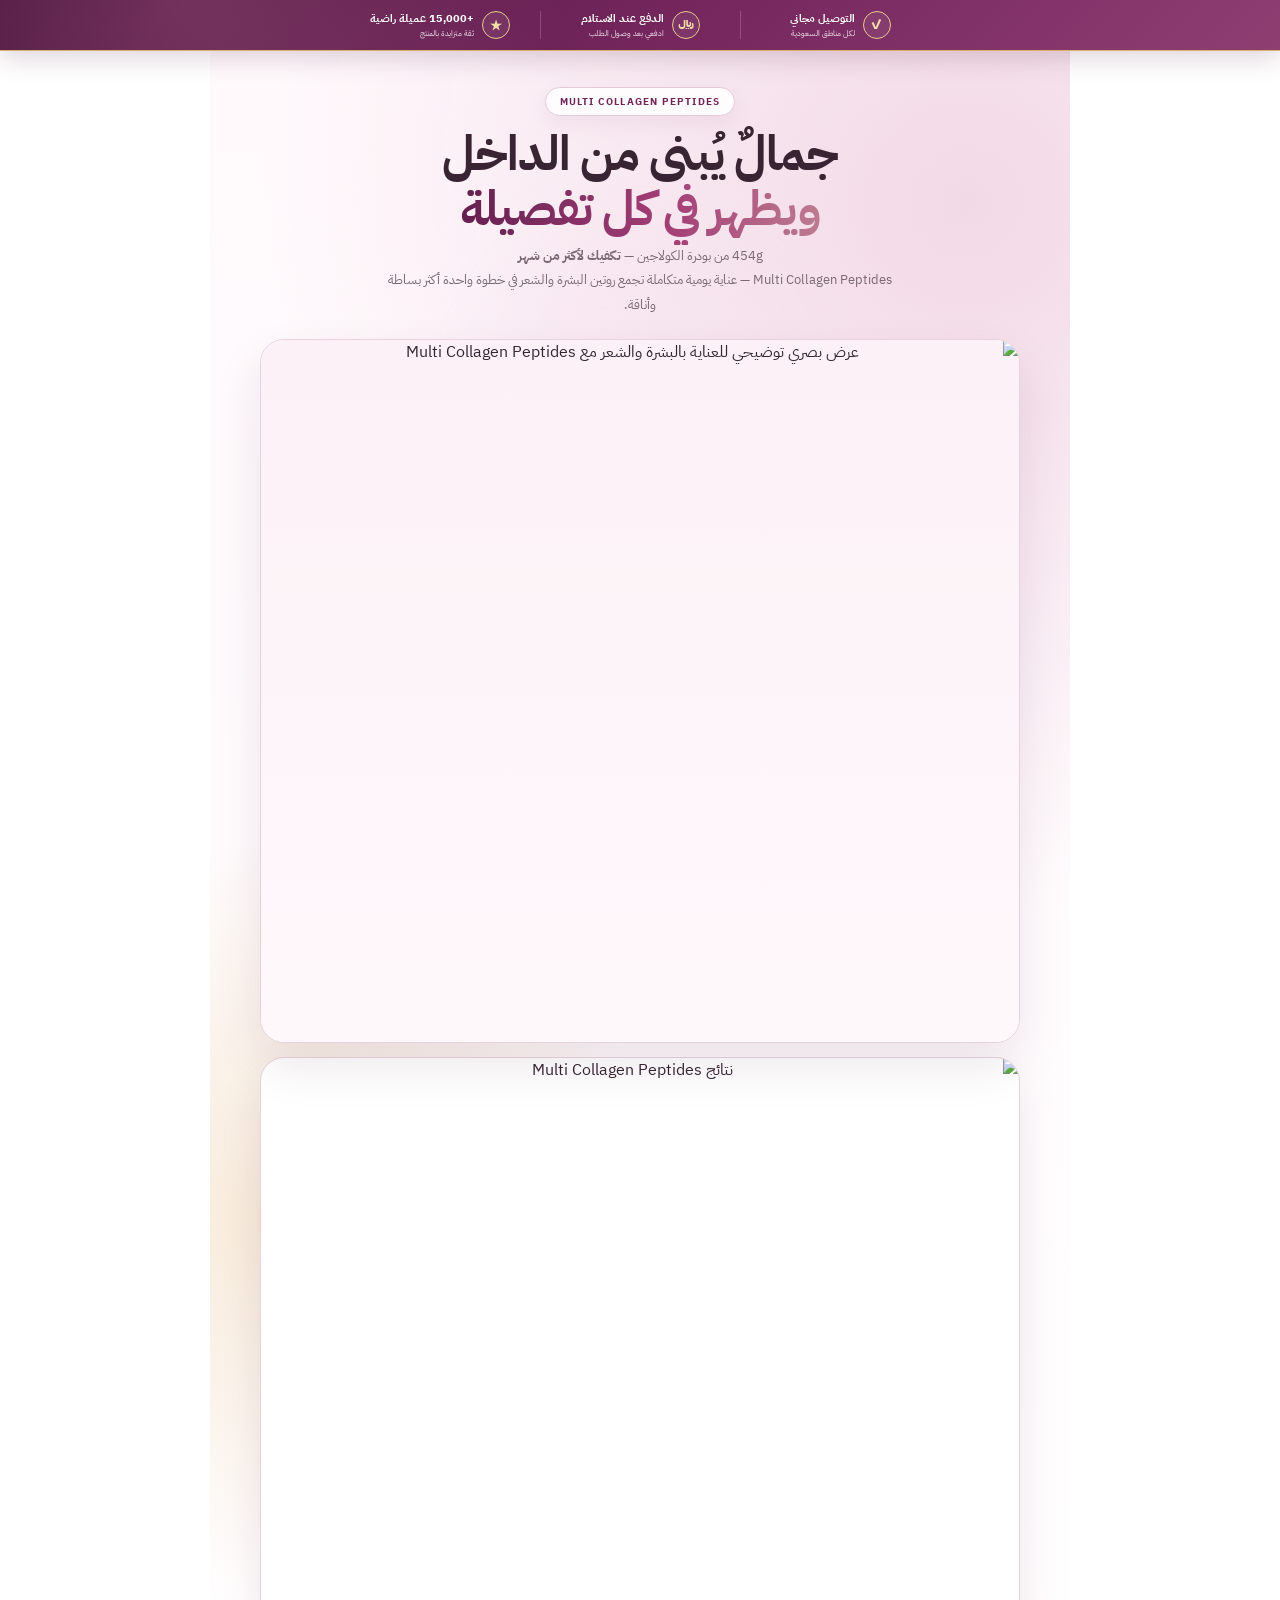
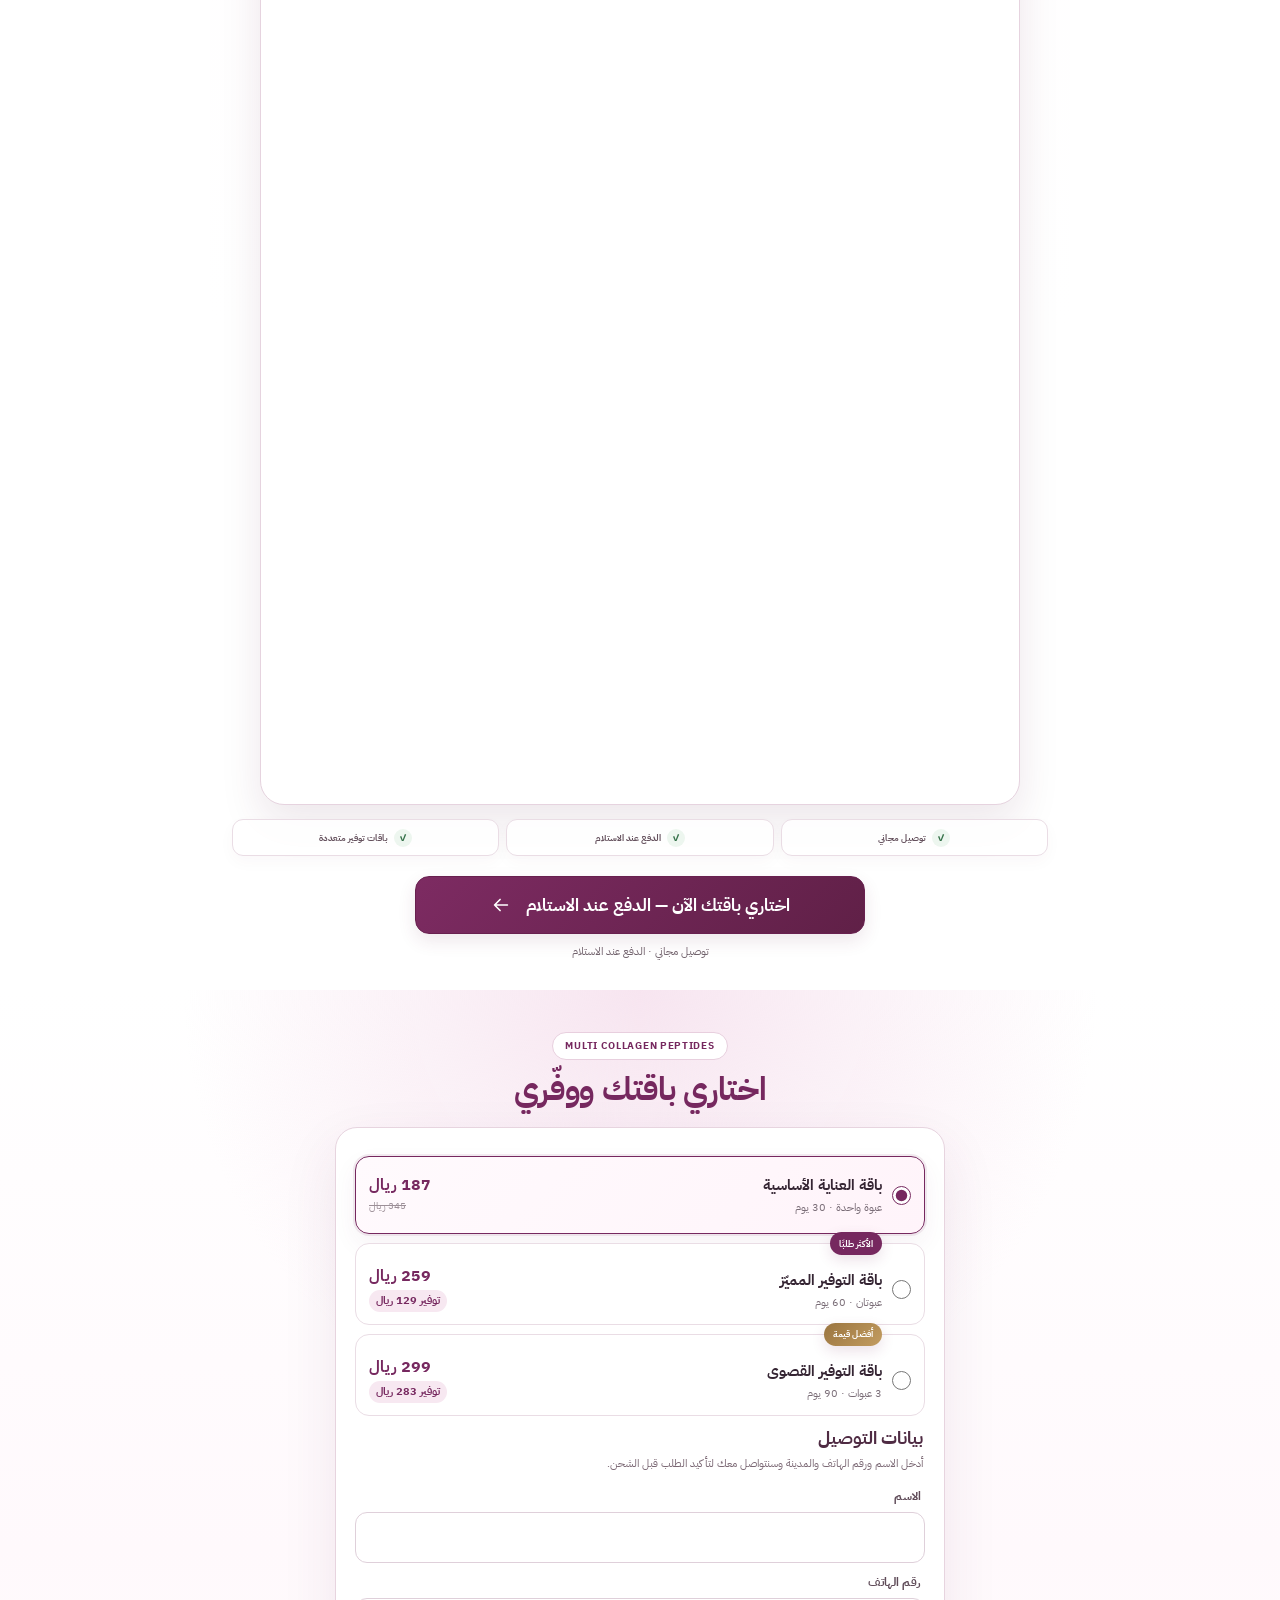
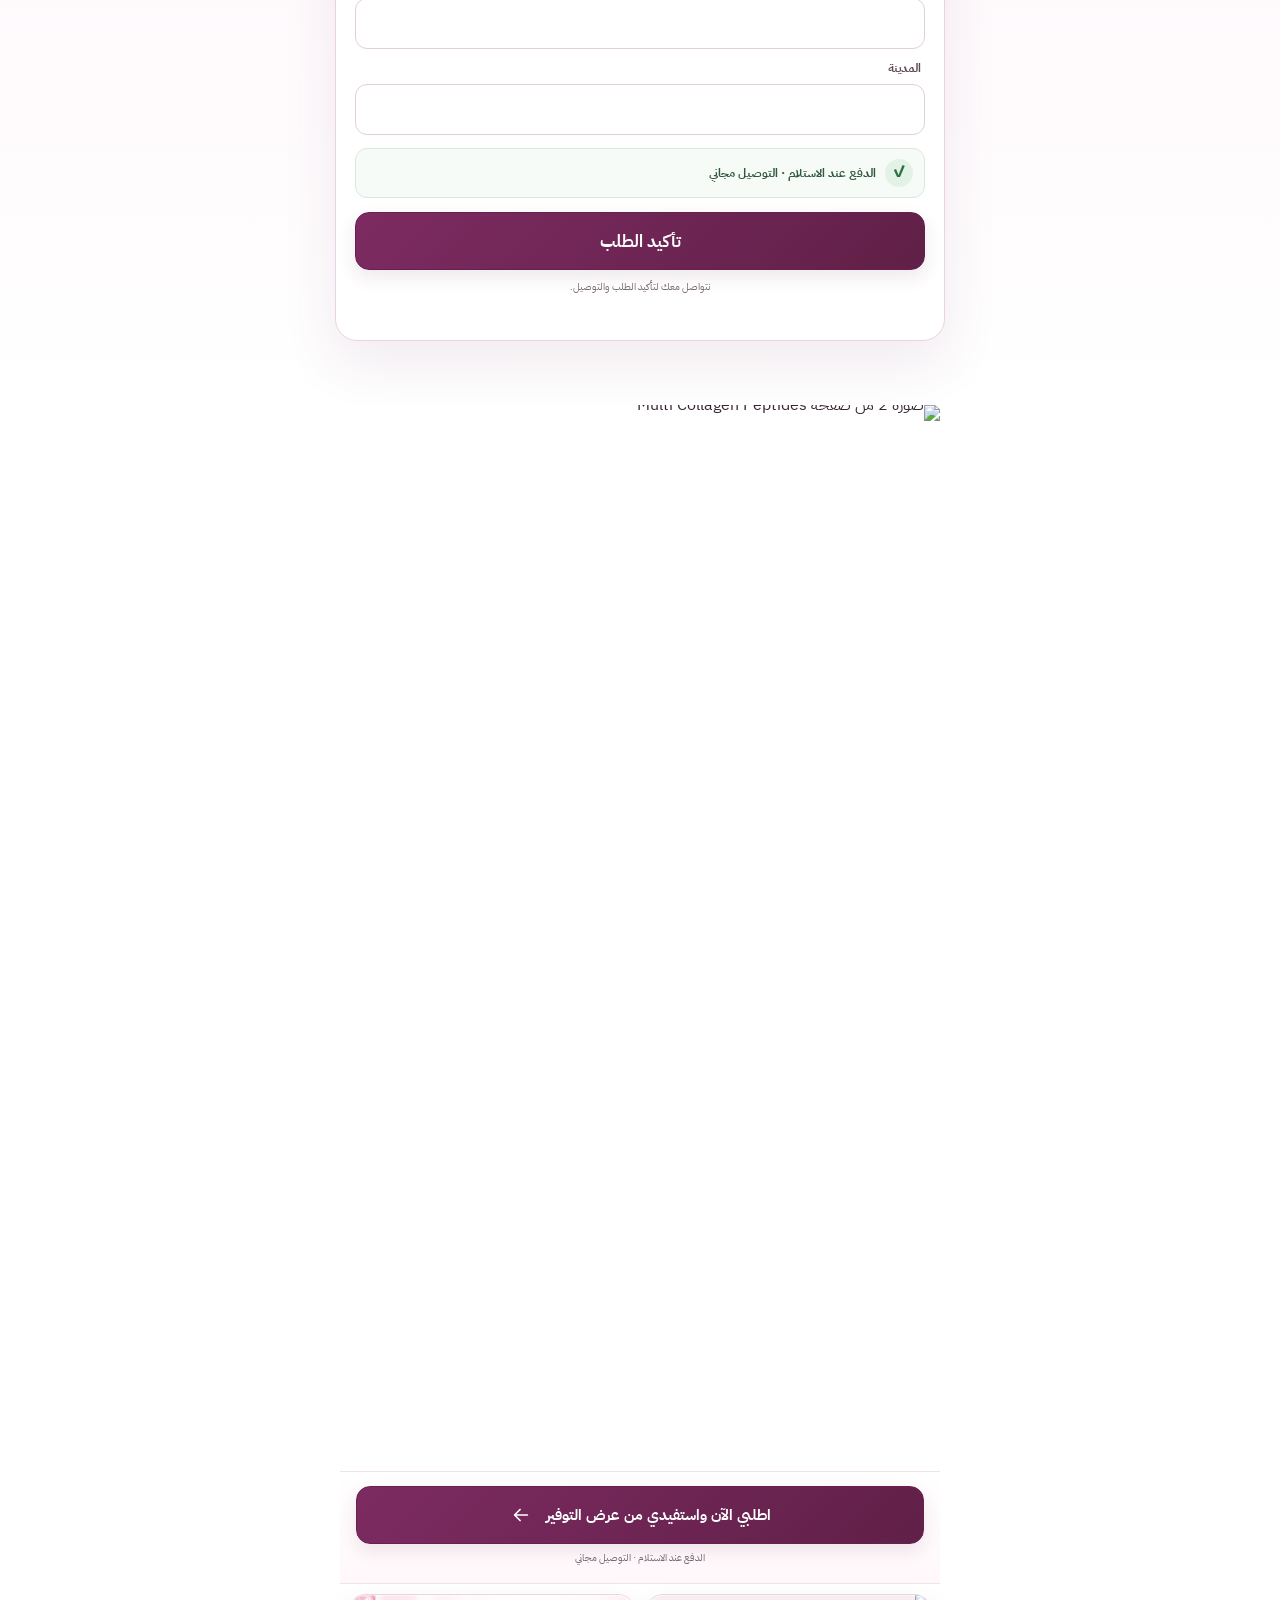
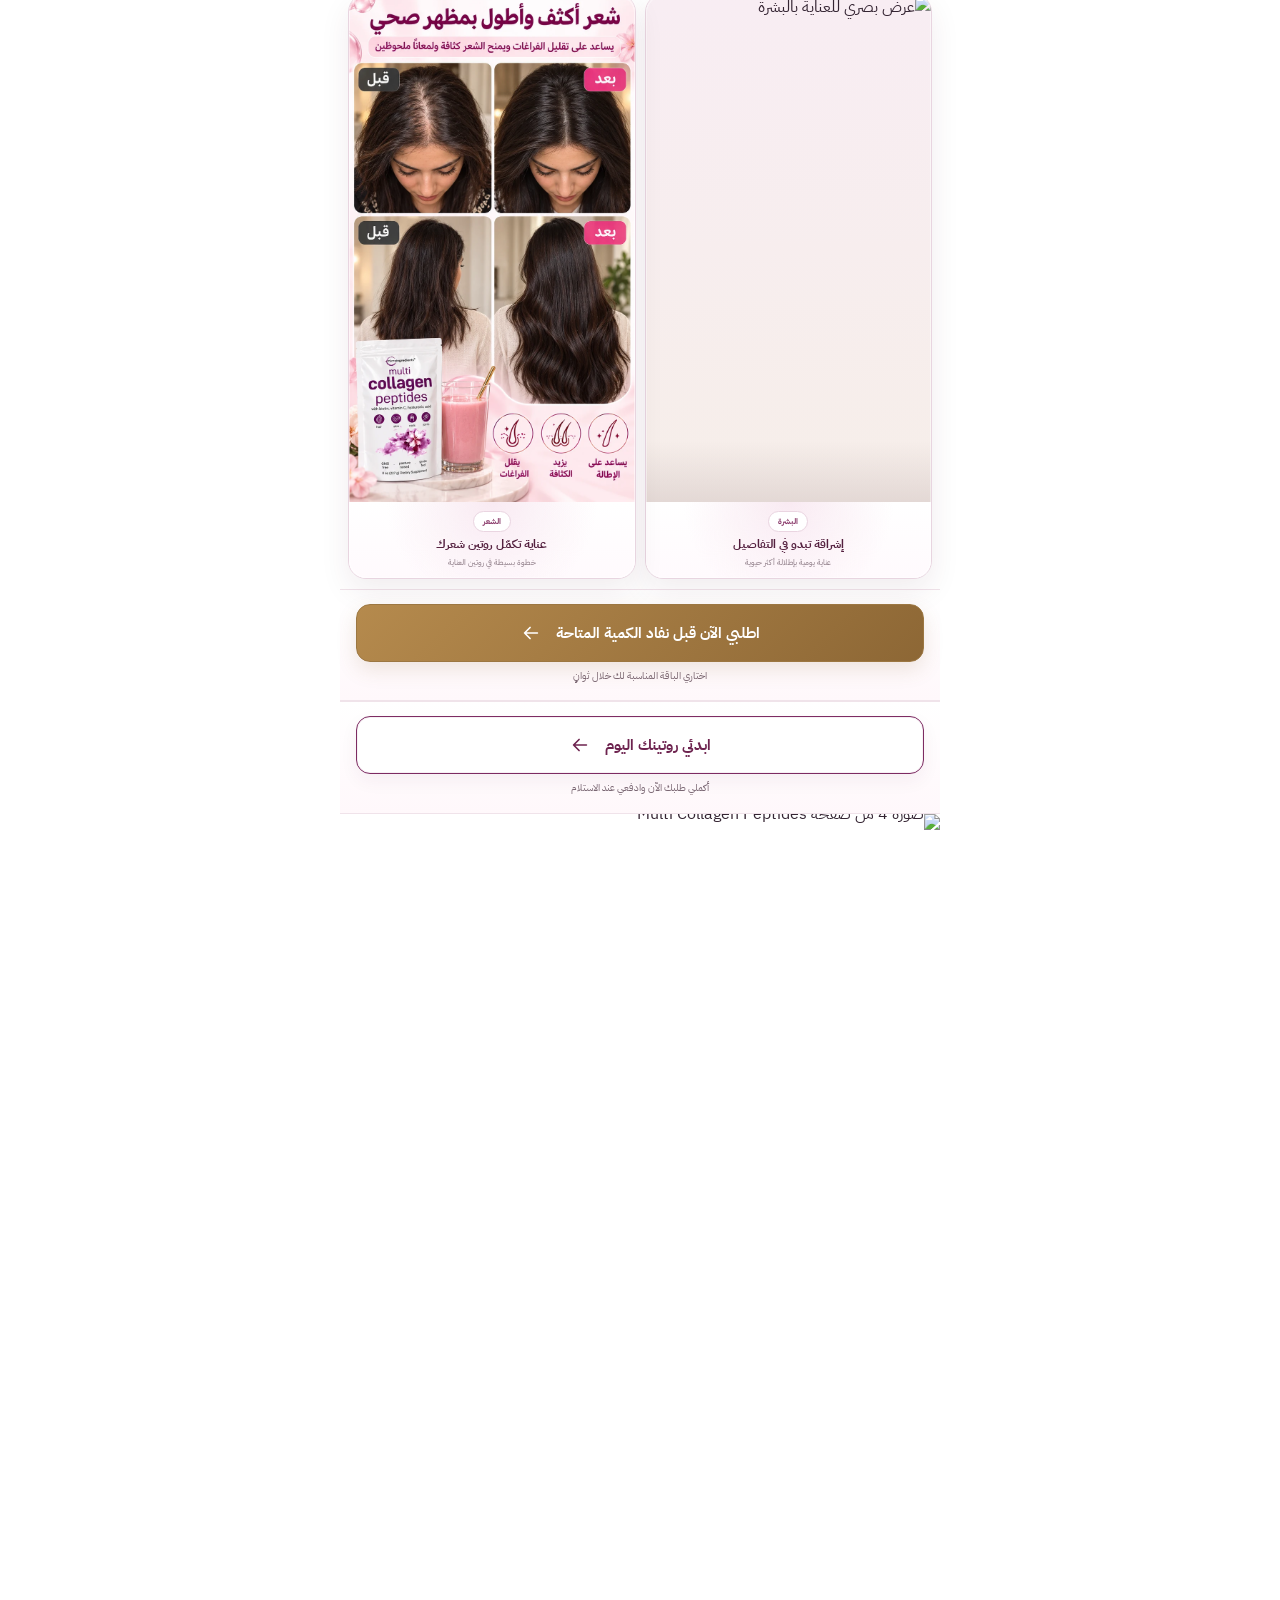
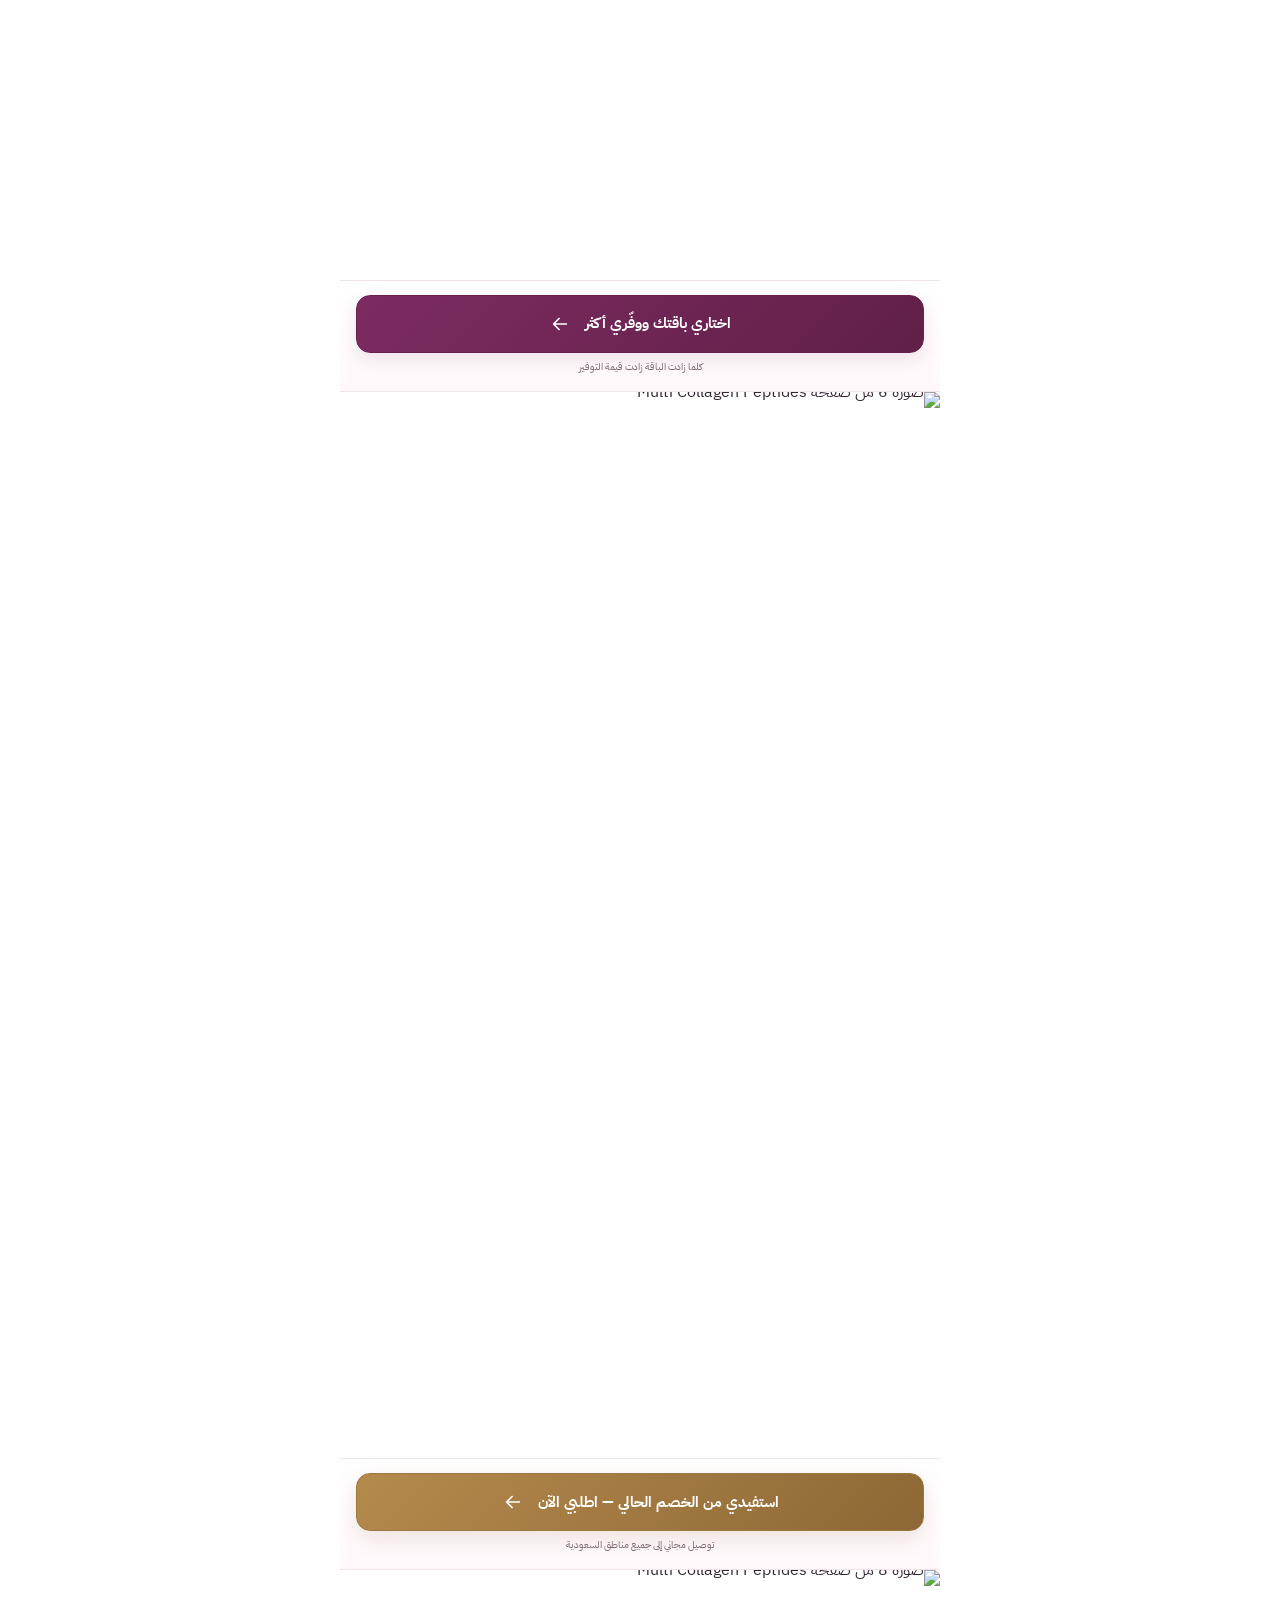
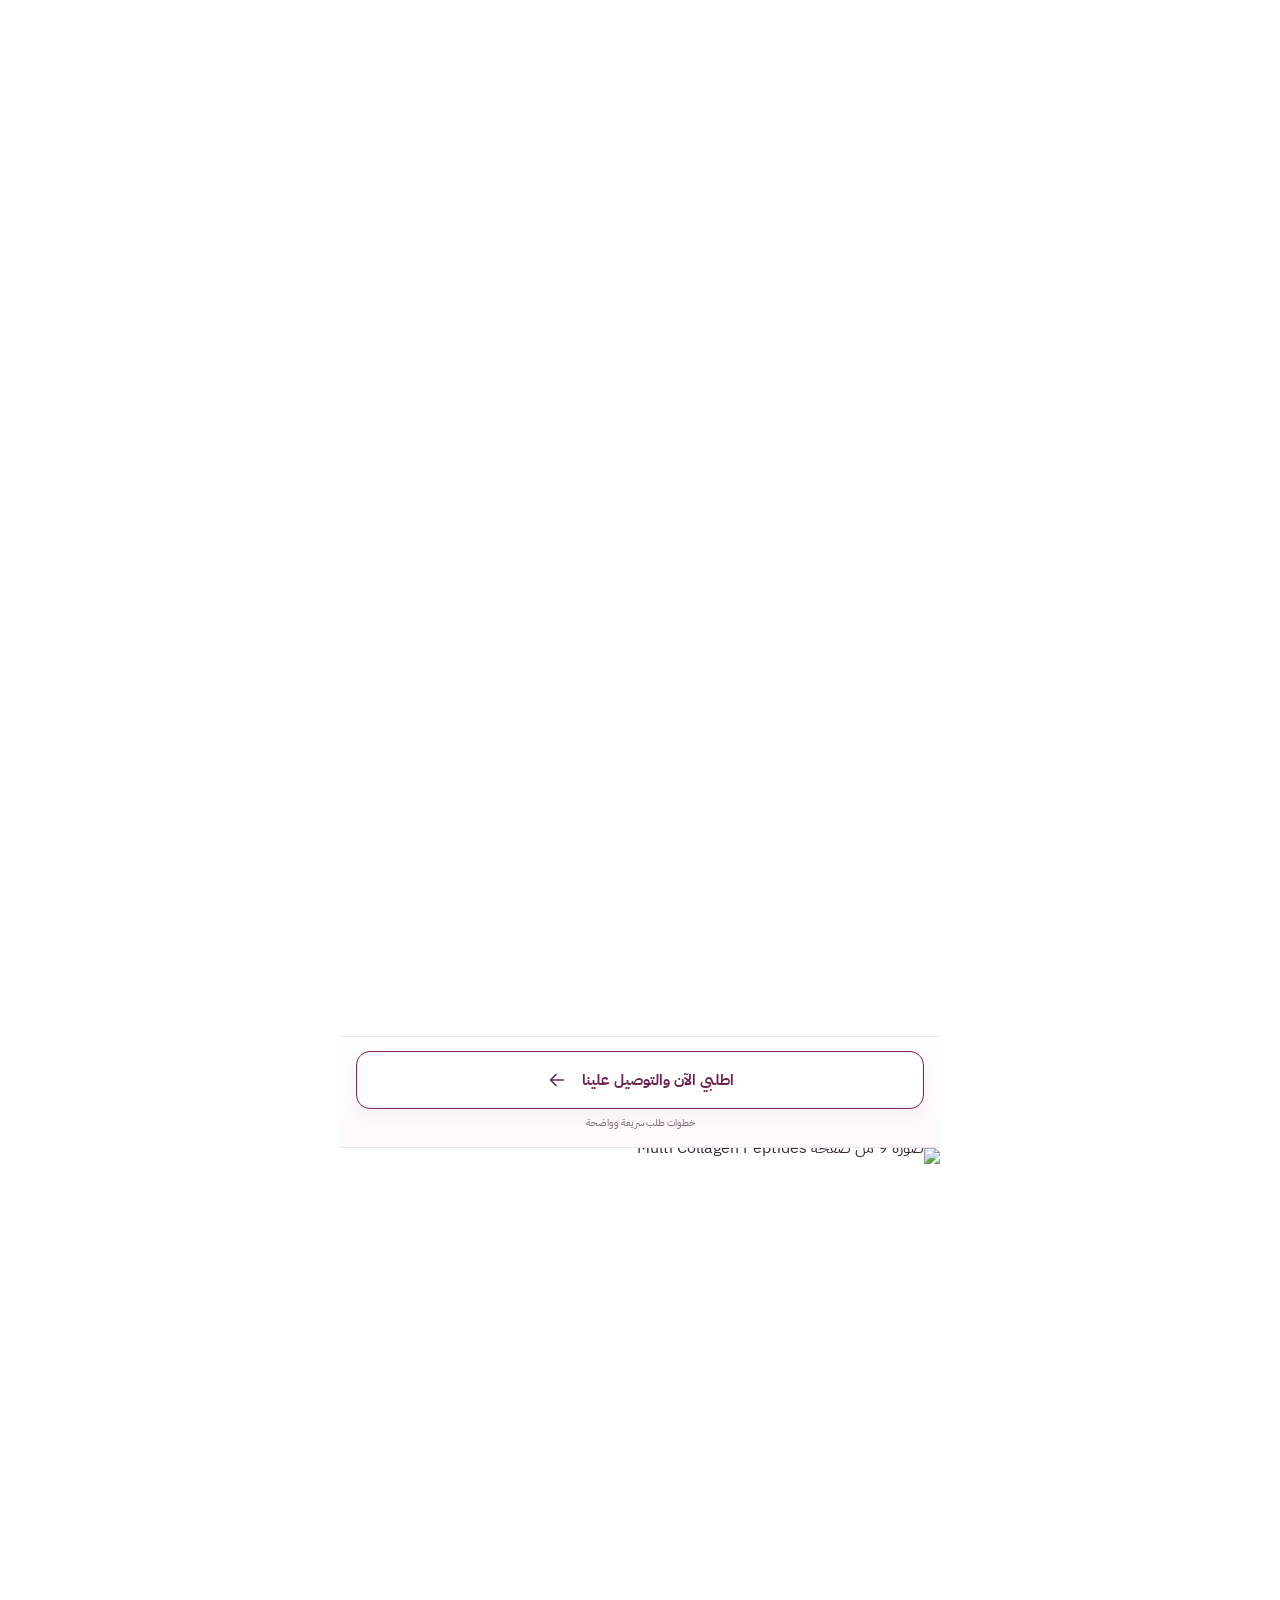
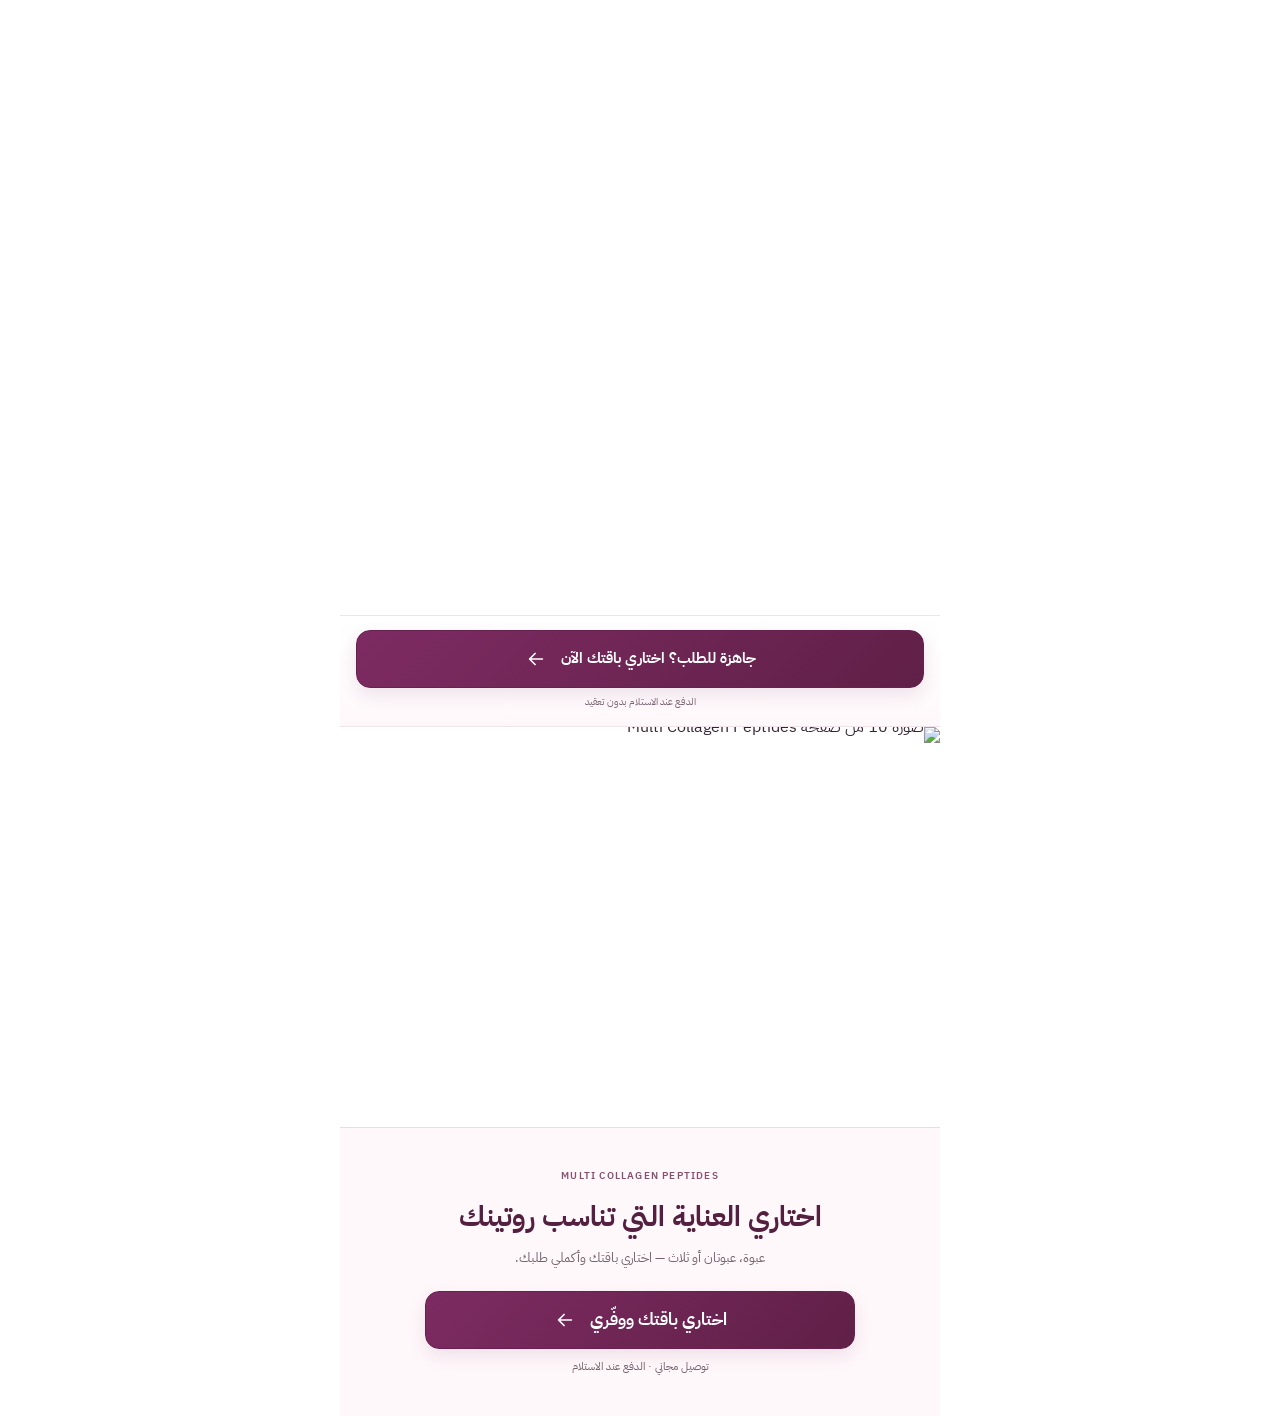
==== commit 02a3cf48: "Highlight 454g collagen quantity in hero" ====
--- a/index.html
+++ b/index.html
@@ -39,6 +39,7 @@
       <div class="results-hero__intro">
         <span class="results-hero__eyebrow">MULTI COLLAGEN PEPTIDES</span>
         <h1>جمالٌ يُبنى من الداخل<br><em>ويظهر في كل تفصيلة</em></h1>
+            <p class="hero-volume">454g من بودرة الكولاجين — <strong>تكفيك لأكثر من شهر</strong></p>
         <p>Multi Collagen Peptides — عناية يومية متكاملة تجمع روتين البشرة والشعر في خطوة واحدة أكثر بساطة وأناقة.</p>
       </div>
 
--- a/styles.css
+++ b/styles.css
@@ -1124,3 +1124,26 @@
 }
 
 
+
+/* ===== Hero results image below main hero · 2026-10-07 ===== */
+.hero-results-image{
+  width:min(760px,100%);
+  margin:14px auto 0;
+  border:1px solid #e6d3df;
+  border-radius:24px;
+  overflow:hidden;
+  background:#fff;
+  box-shadow:0 18px 42px #4f17361a,0 2px 0 #ffffff inset;
+}
+.hero-results-image a{display:block;color:inherit;text-decoration:none}
+.hero-results-image img{
+  display:block;
+  width:100%;
+  height:auto;
+  object-fit:contain;
+}
+.hero-results-image a:focus-visible{outline:3px solid #9b6b31;outline-offset:4px;border-radius:24px}
+@media(max-width:600px){
+  .hero-results-image{width:100%;margin-top:10px;border-radius:17px;box-shadow:0 14px 30px #4f173616,0 2px 0 #ffffff inset}
+  .hero-results-image a:focus-visible{border-radius:17px}
+}
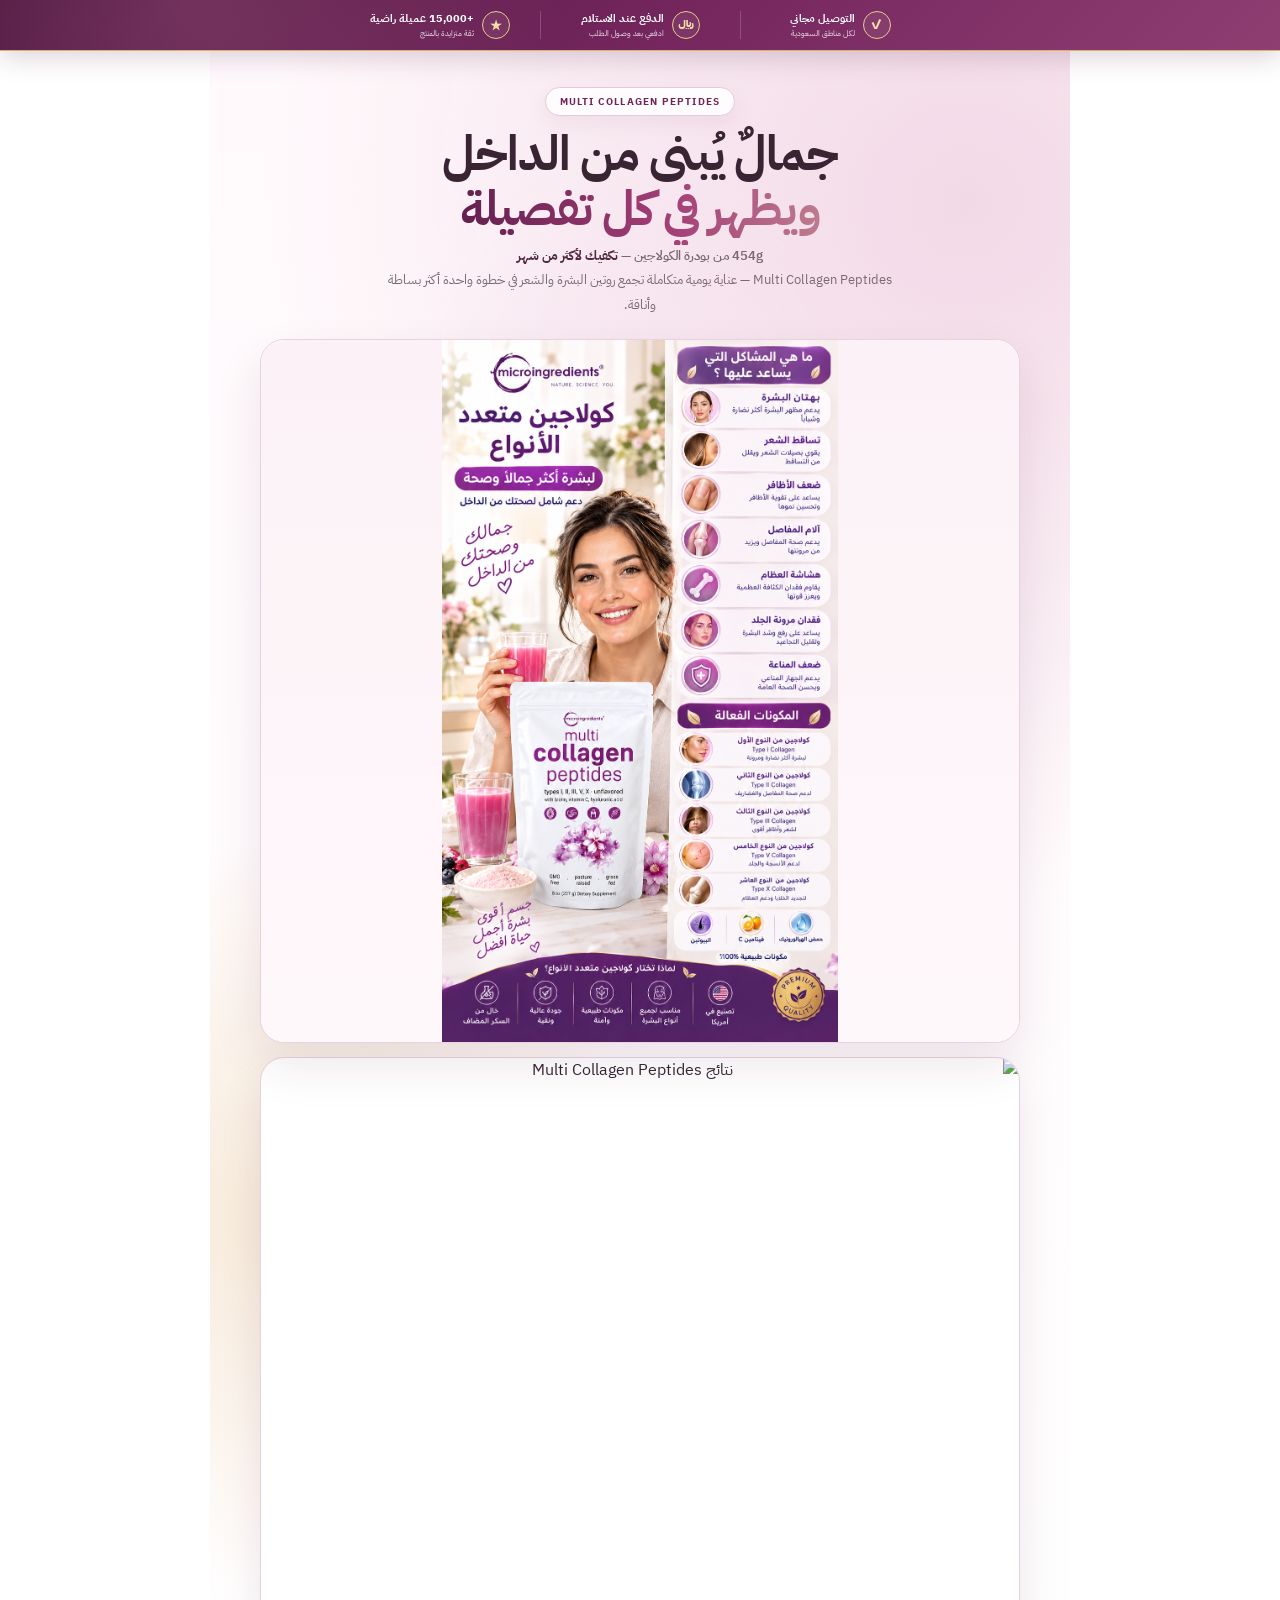
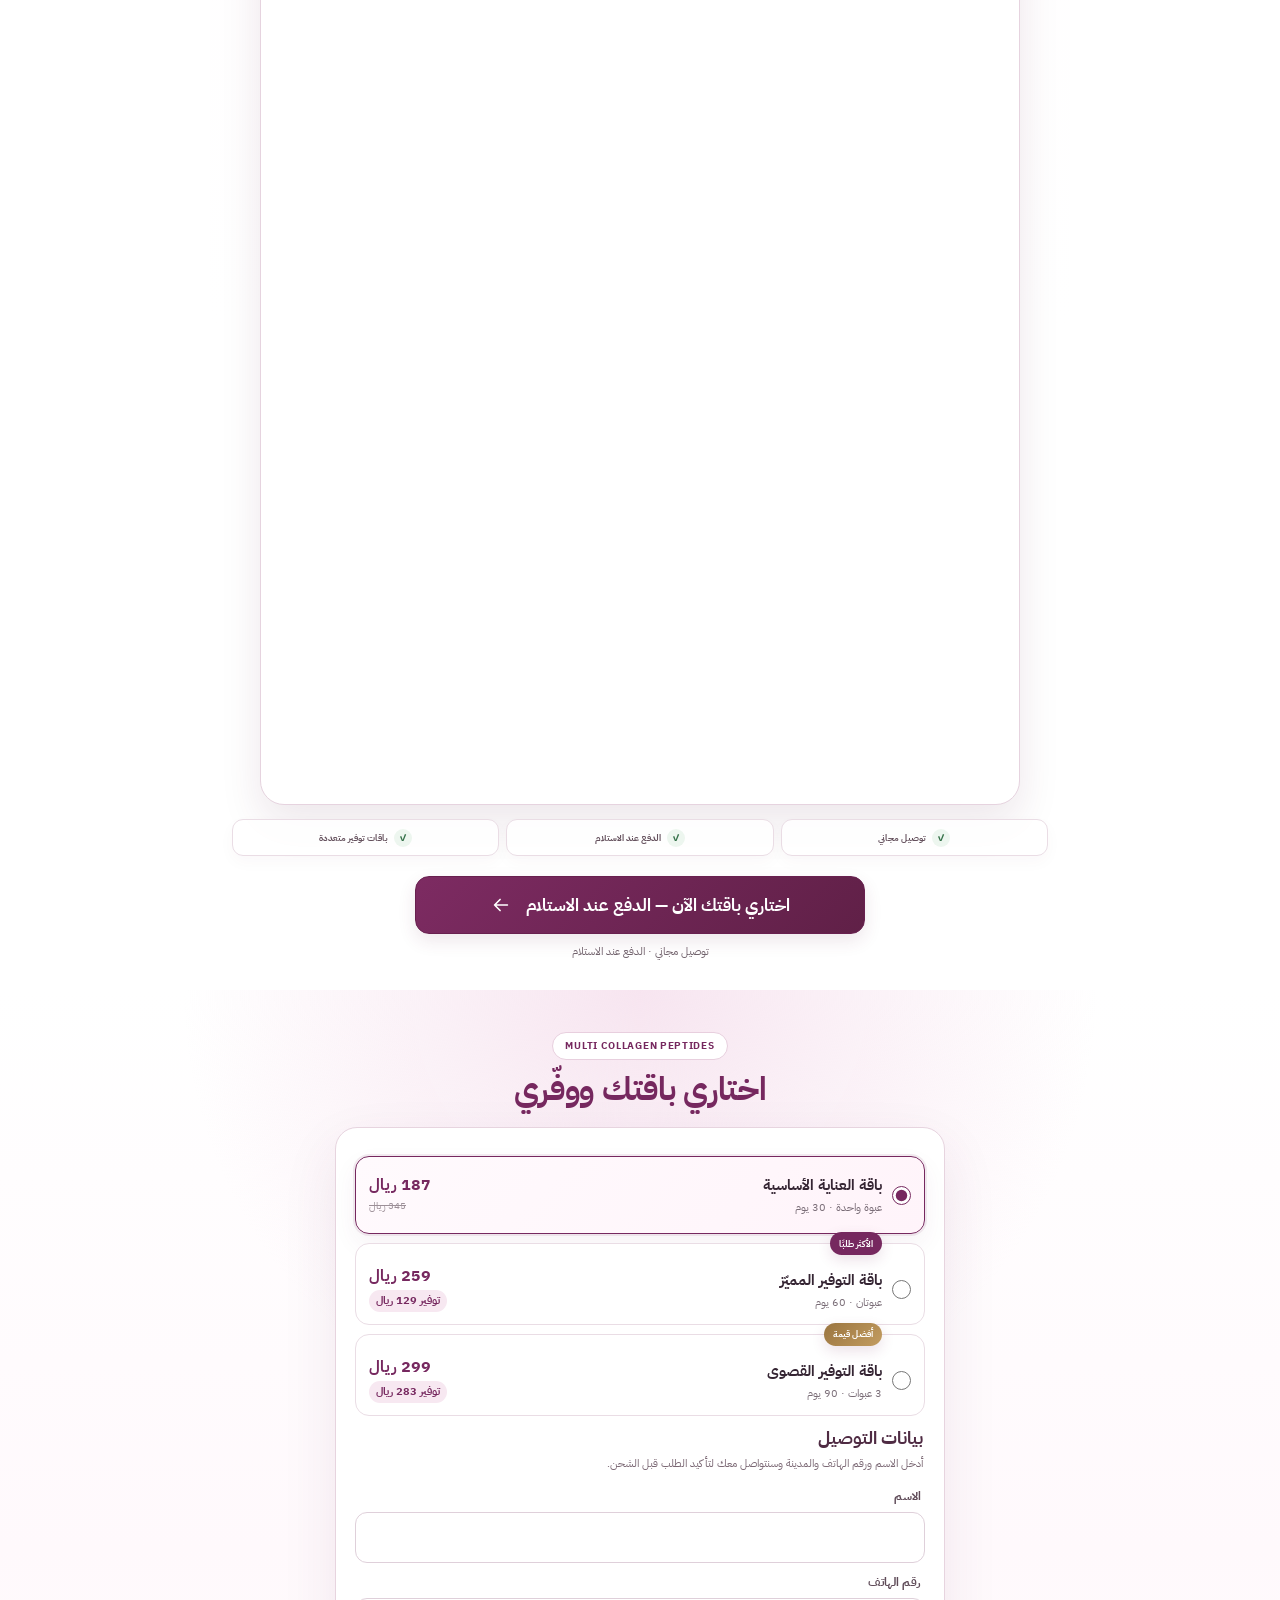
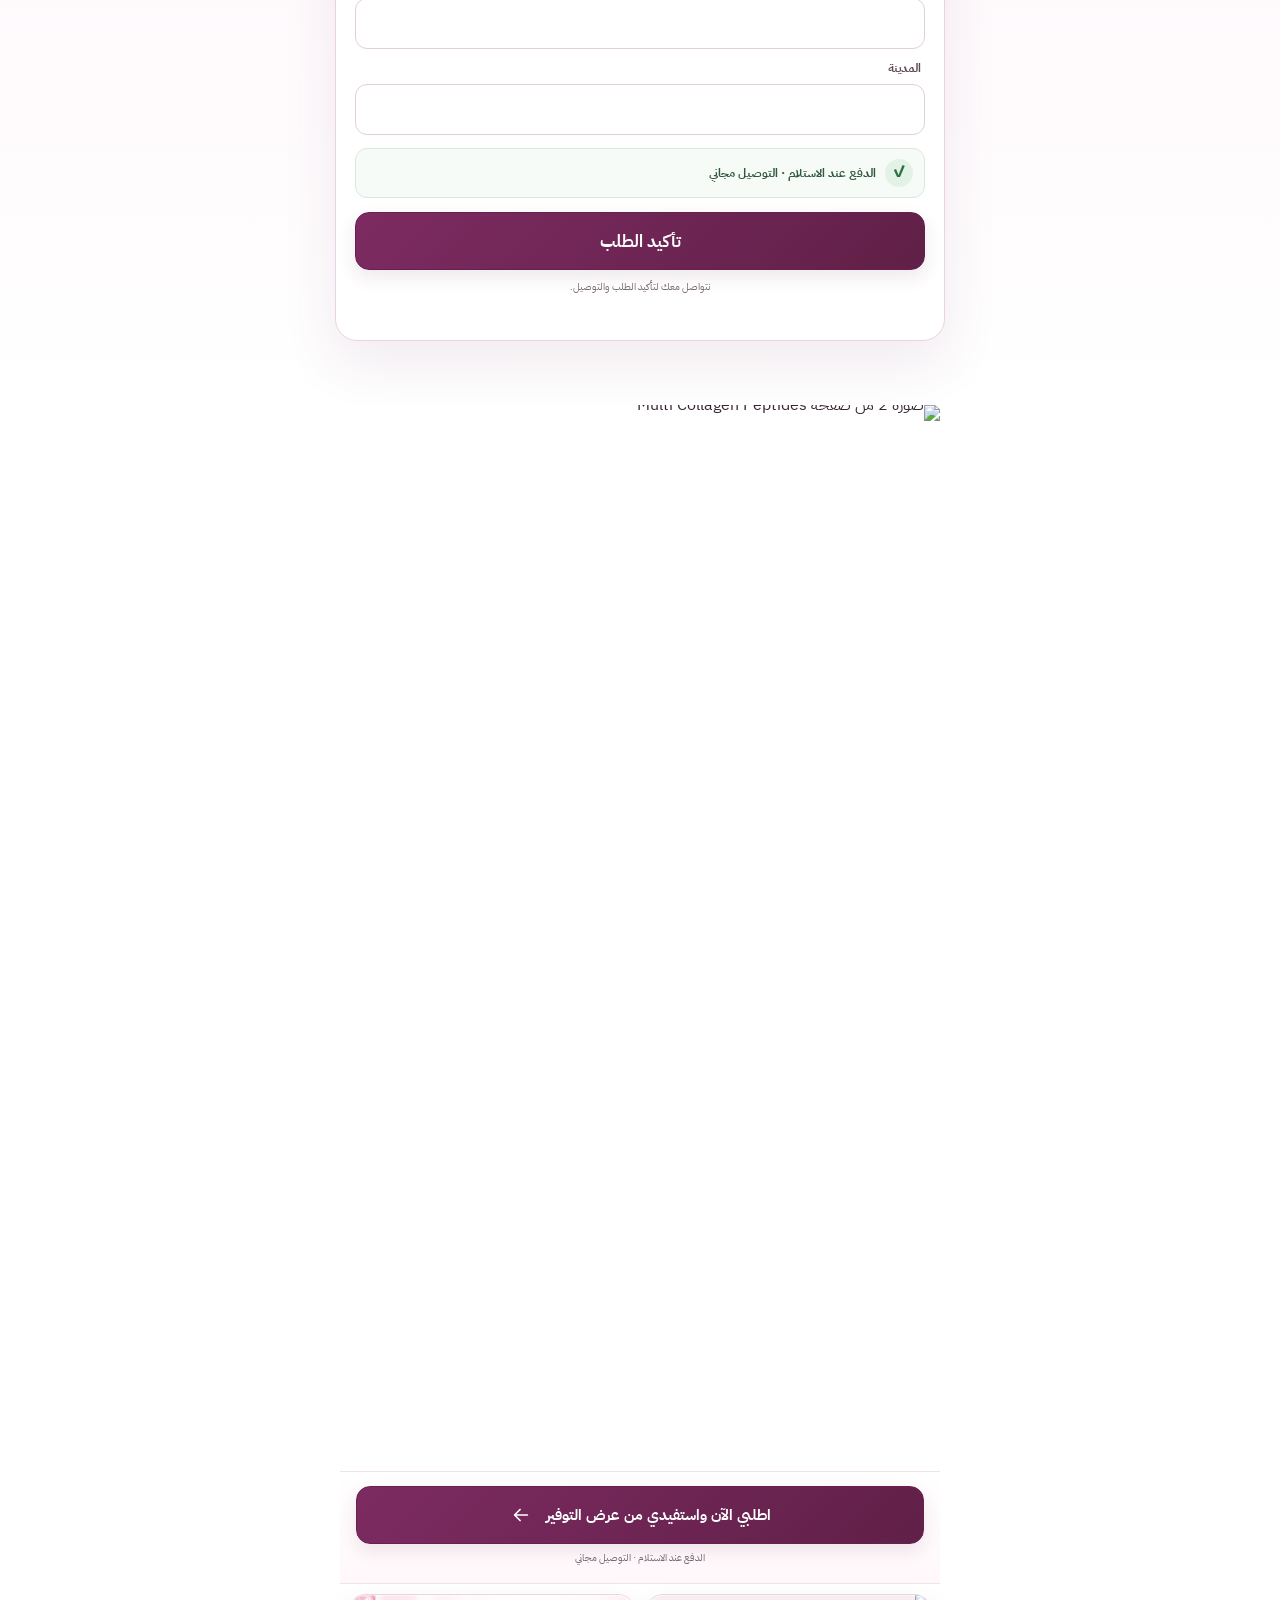
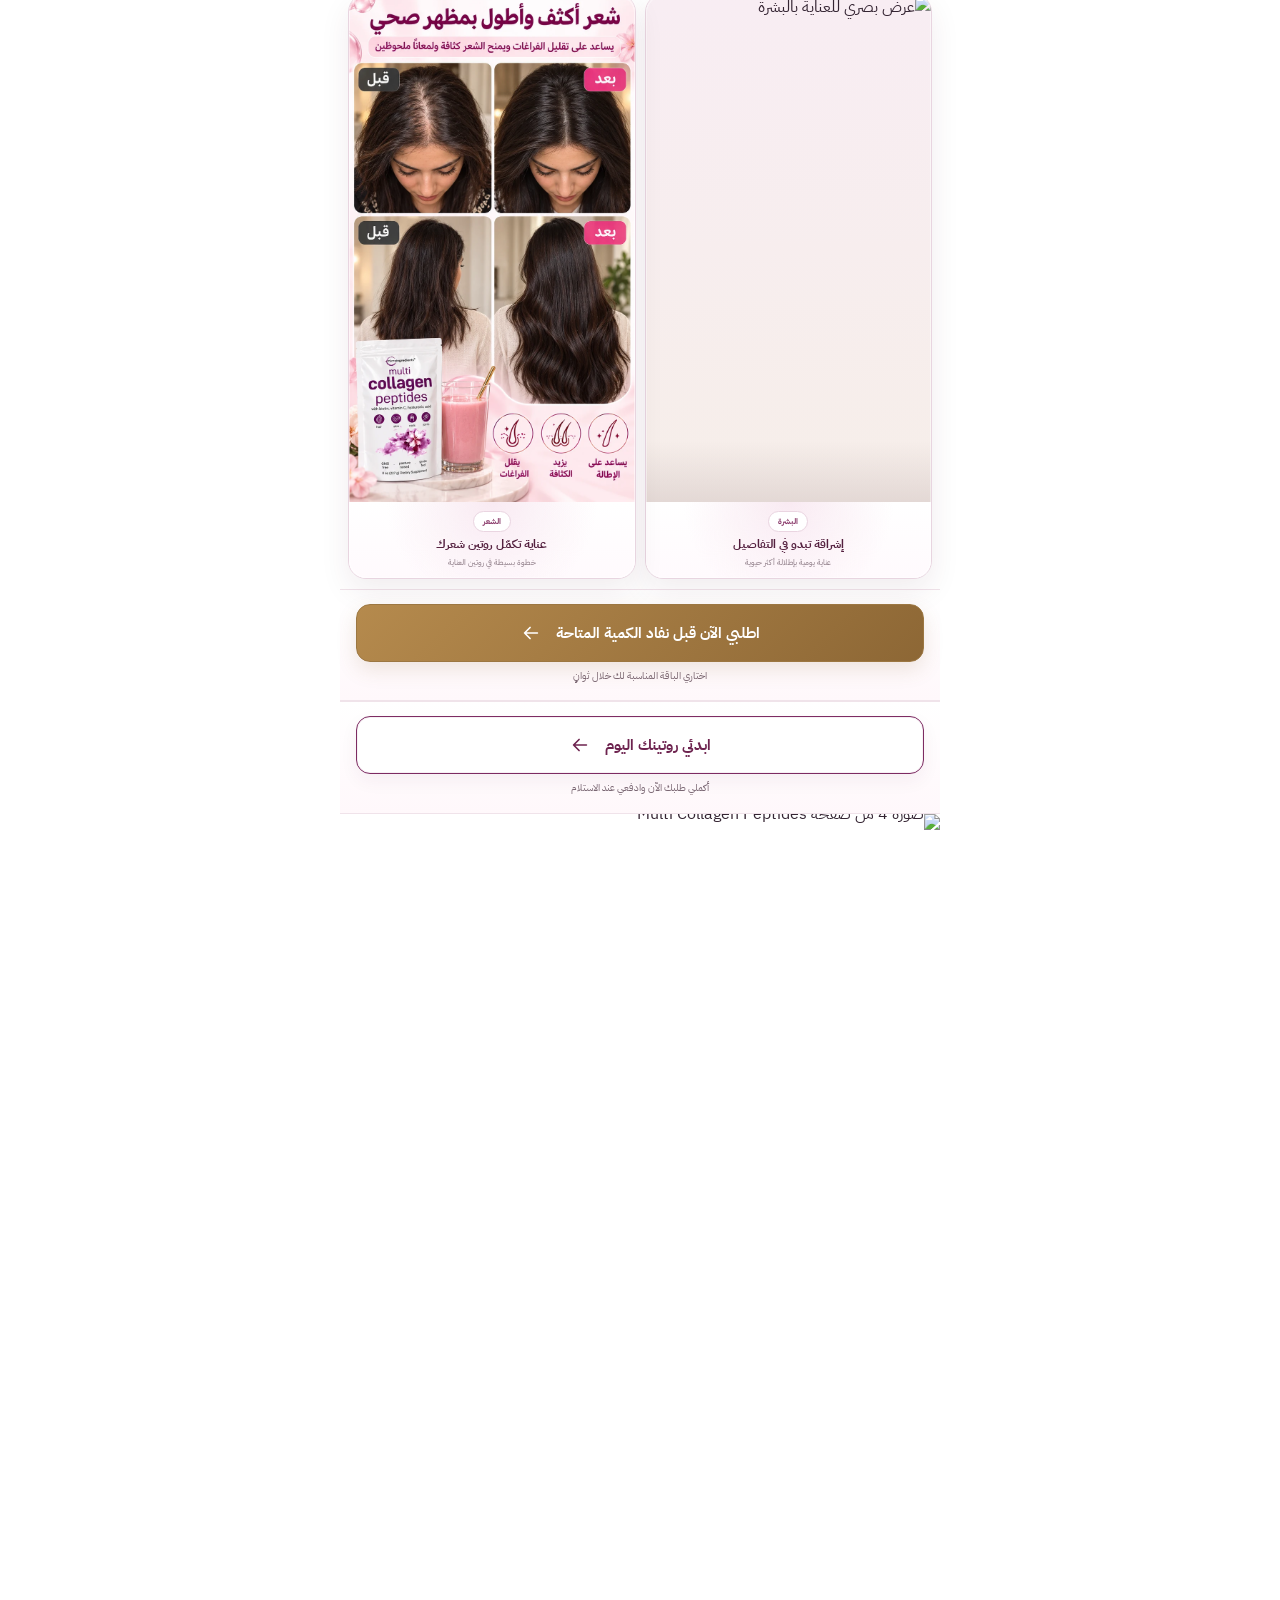
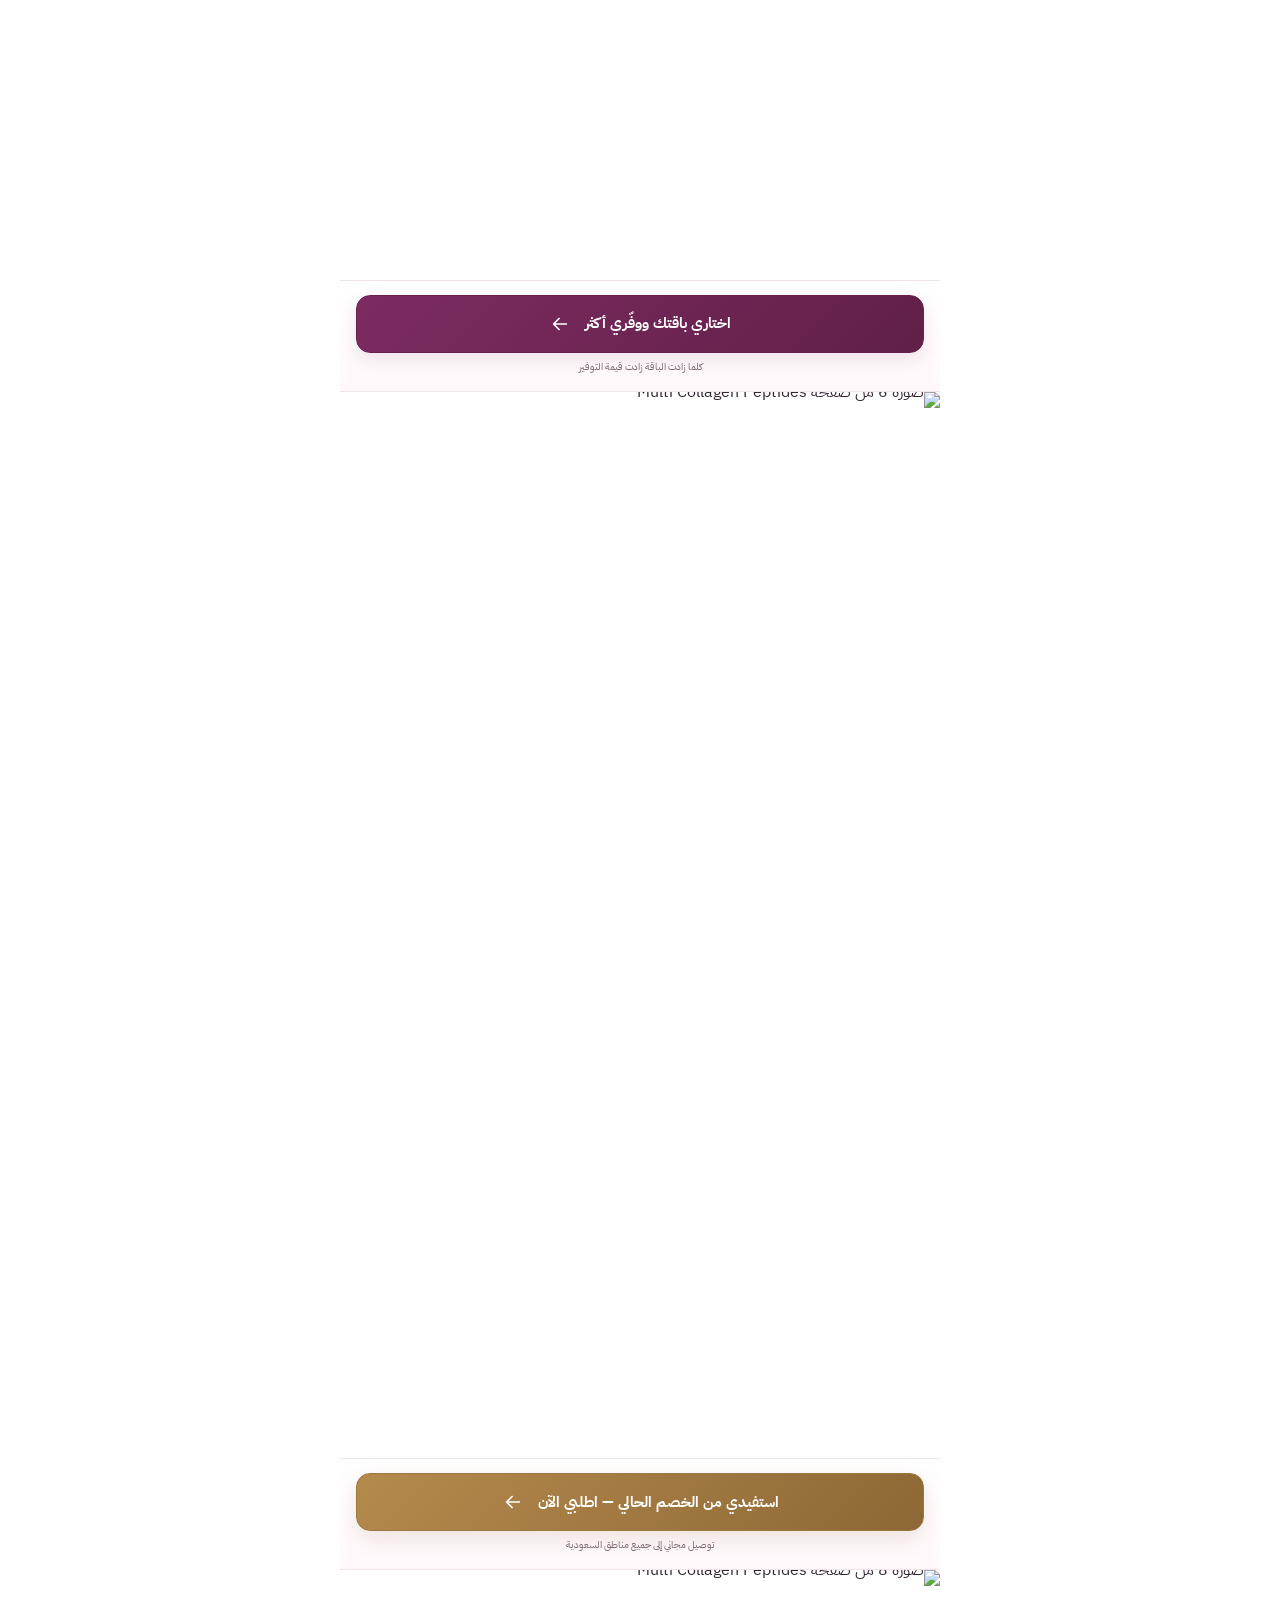
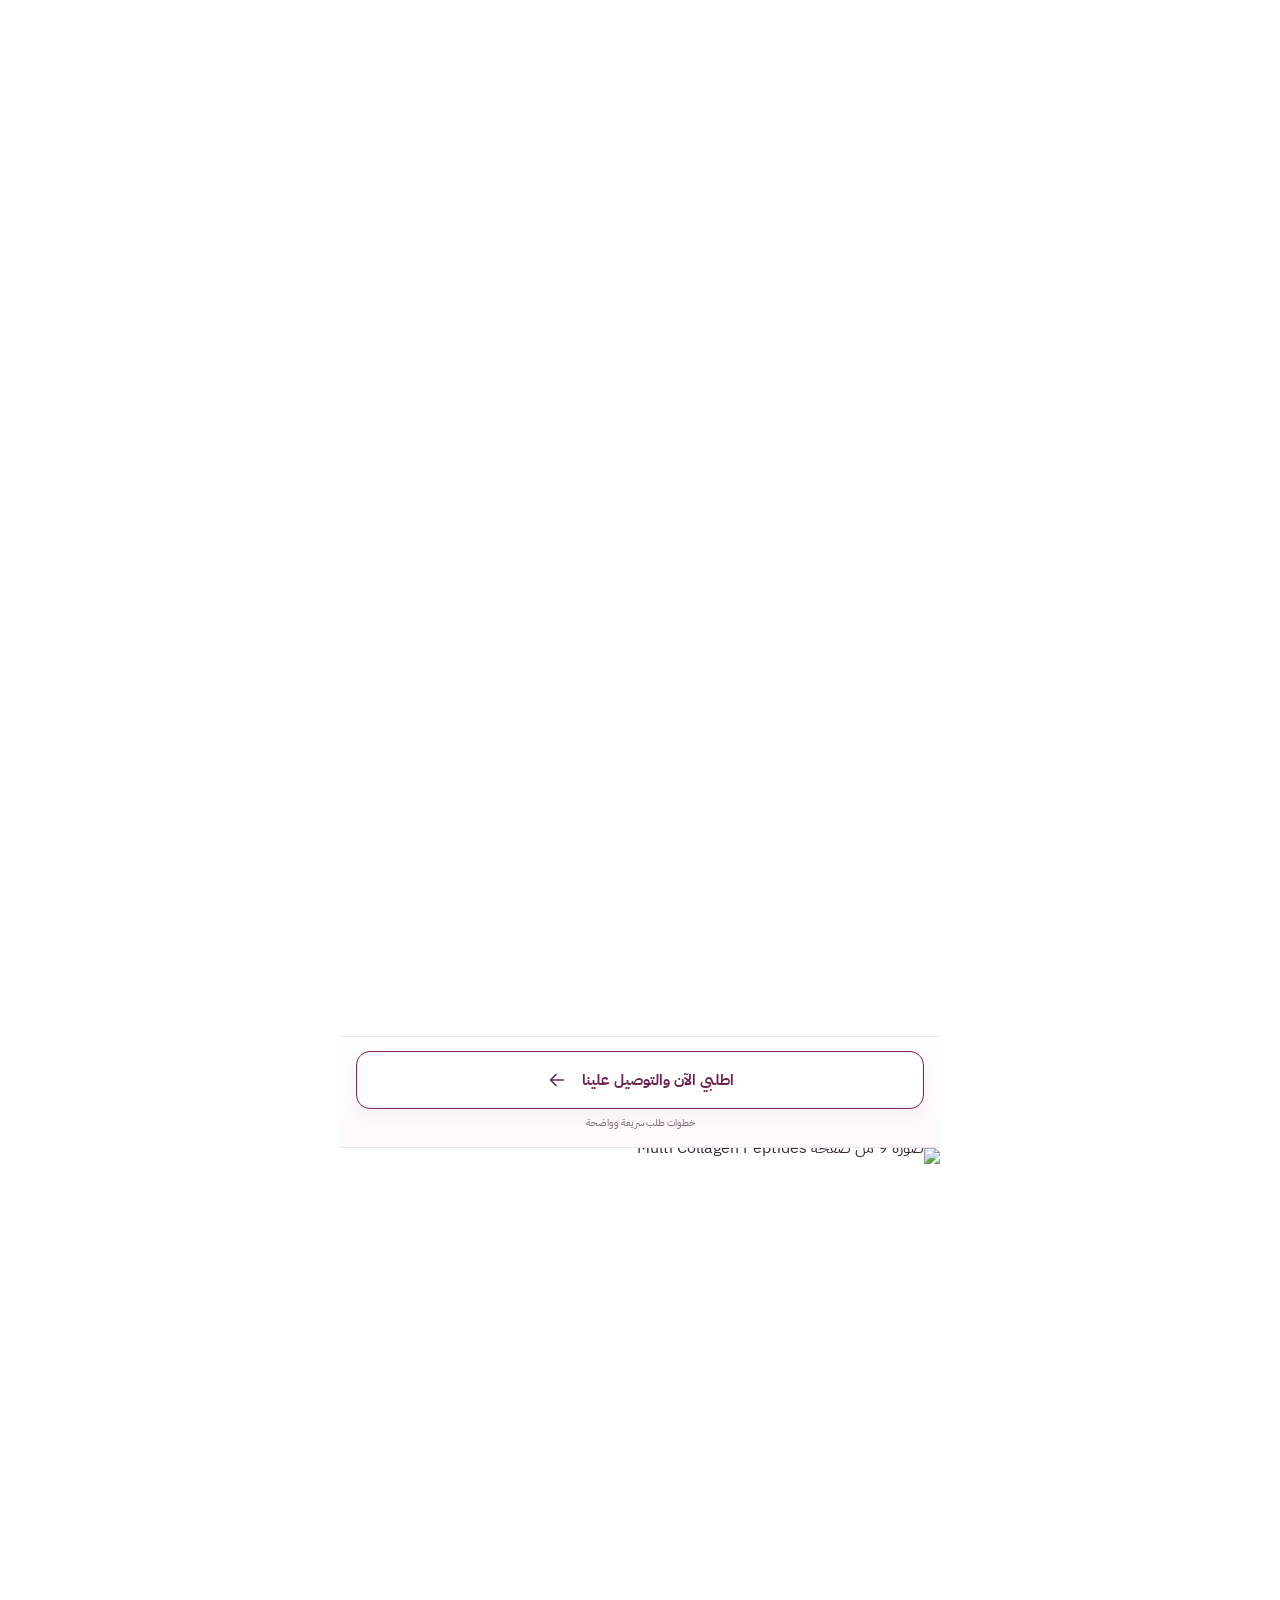
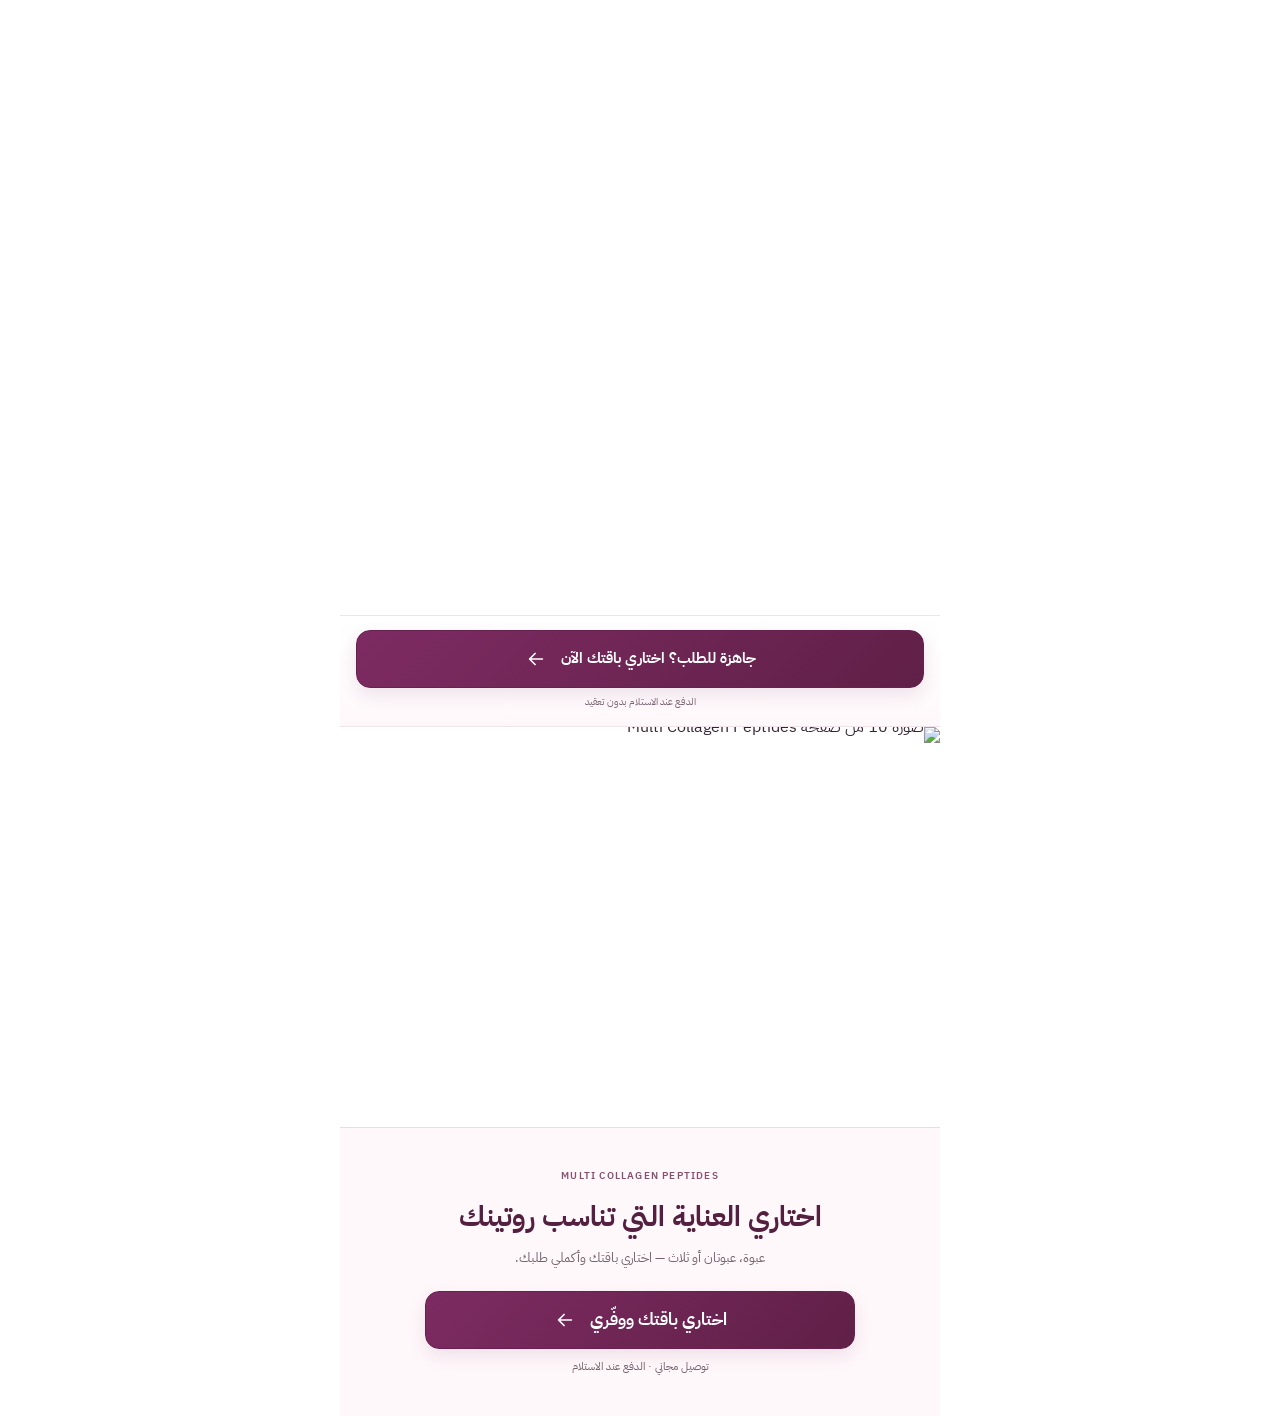
==== commit 4473a6a3: "Set new uploaded image as hero" ====
--- a/index.html
+++ b/index.html
@@ -8,7 +8,7 @@
   <meta name="description" content="تعرّفي على تفاصيل Multi Collagen Peptides والباقات المتاحة، وقدّمي طلبك بخطوات واضحة مع الدفع عند الاستلام.">
   <link rel="preconnect" href="https://fonts.googleapis.com">
   <link rel="preconnect" href="https://fonts.gstatic.com" crossorigin>
-  <link rel="preload" as="image" href="/assets/page-03.webp?v=20261007-hero-page03" type="image/webp" fetchpriority="high">
+  <link rel="preload" as="image" href="/ChatGPT%20Image%20Oct%208%2C%202026%20at%2003_43_04%20PM.png?v=20261008-hero" type="image/webp" fetchpriority="high">
   <link href="https://fonts.googleapis.com/css2?family=IBM+Plex+Sans+Arabic:wght@400;500;600;700&display=swap" rel="stylesheet">
   <link rel="stylesheet" href="styles.css?v=20261007-hero-page03">
   <style id="cta-visibility-fix">
@@ -46,7 +46,7 @@
       <a class="results-hero__visuals hero-collage-link" href="#order" aria-label="شاهدي صور العناية بالبشرة والشعر ثم انتقلي إلى اختيار الباقة">
         <figure class="hero-collage">
           <div class="hero-collage__image">
-            <img width="1536" height="1024" src="/assets/page-03.webp?v=20261007-hero-page03" alt="عرض بصري توضيحي للعناية بالبشرة والشعر مع Multi Collagen Peptides" fetchpriority="high" decoding="async">
+            <img width="1536" height="1024" src="/ChatGPT%20Image%20Oct%208%2C%202026%20at%2003_43_04%20PM.png?v=20261008-hero" alt="عرض بصري توضيحي للعناية بالبشرة والشعر مع Multi Collagen Peptides" fetchpriority="high" decoding="async">
           </div>
         </figure>
       </a>
--- a/styles.css
+++ b/styles.css
@@ -1147,3 +1147,8 @@
   .hero-results-image{width:100%;margin-top:10px;border-radius:17px;box-shadow:0 14px 30px #4f173616,0 2px 0 #ffffff inset}
   .hero-results-image a:focus-visible{border-radius:17px}
 }
+
+/* ===== Hero product quantity · 2026-10-07 ===== */
+.hero-volume{margin:13px 0 0;color:#6a5060;font-size:15px;font-weight:600;line-height:1.7;letter-spacing:-.1px}
+.hero-volume strong{color:#4f2b43;font-weight:800}
+@media(max-width:600px){.hero-volume{margin-top:10px;font-size:13px;line-height:1.7}}
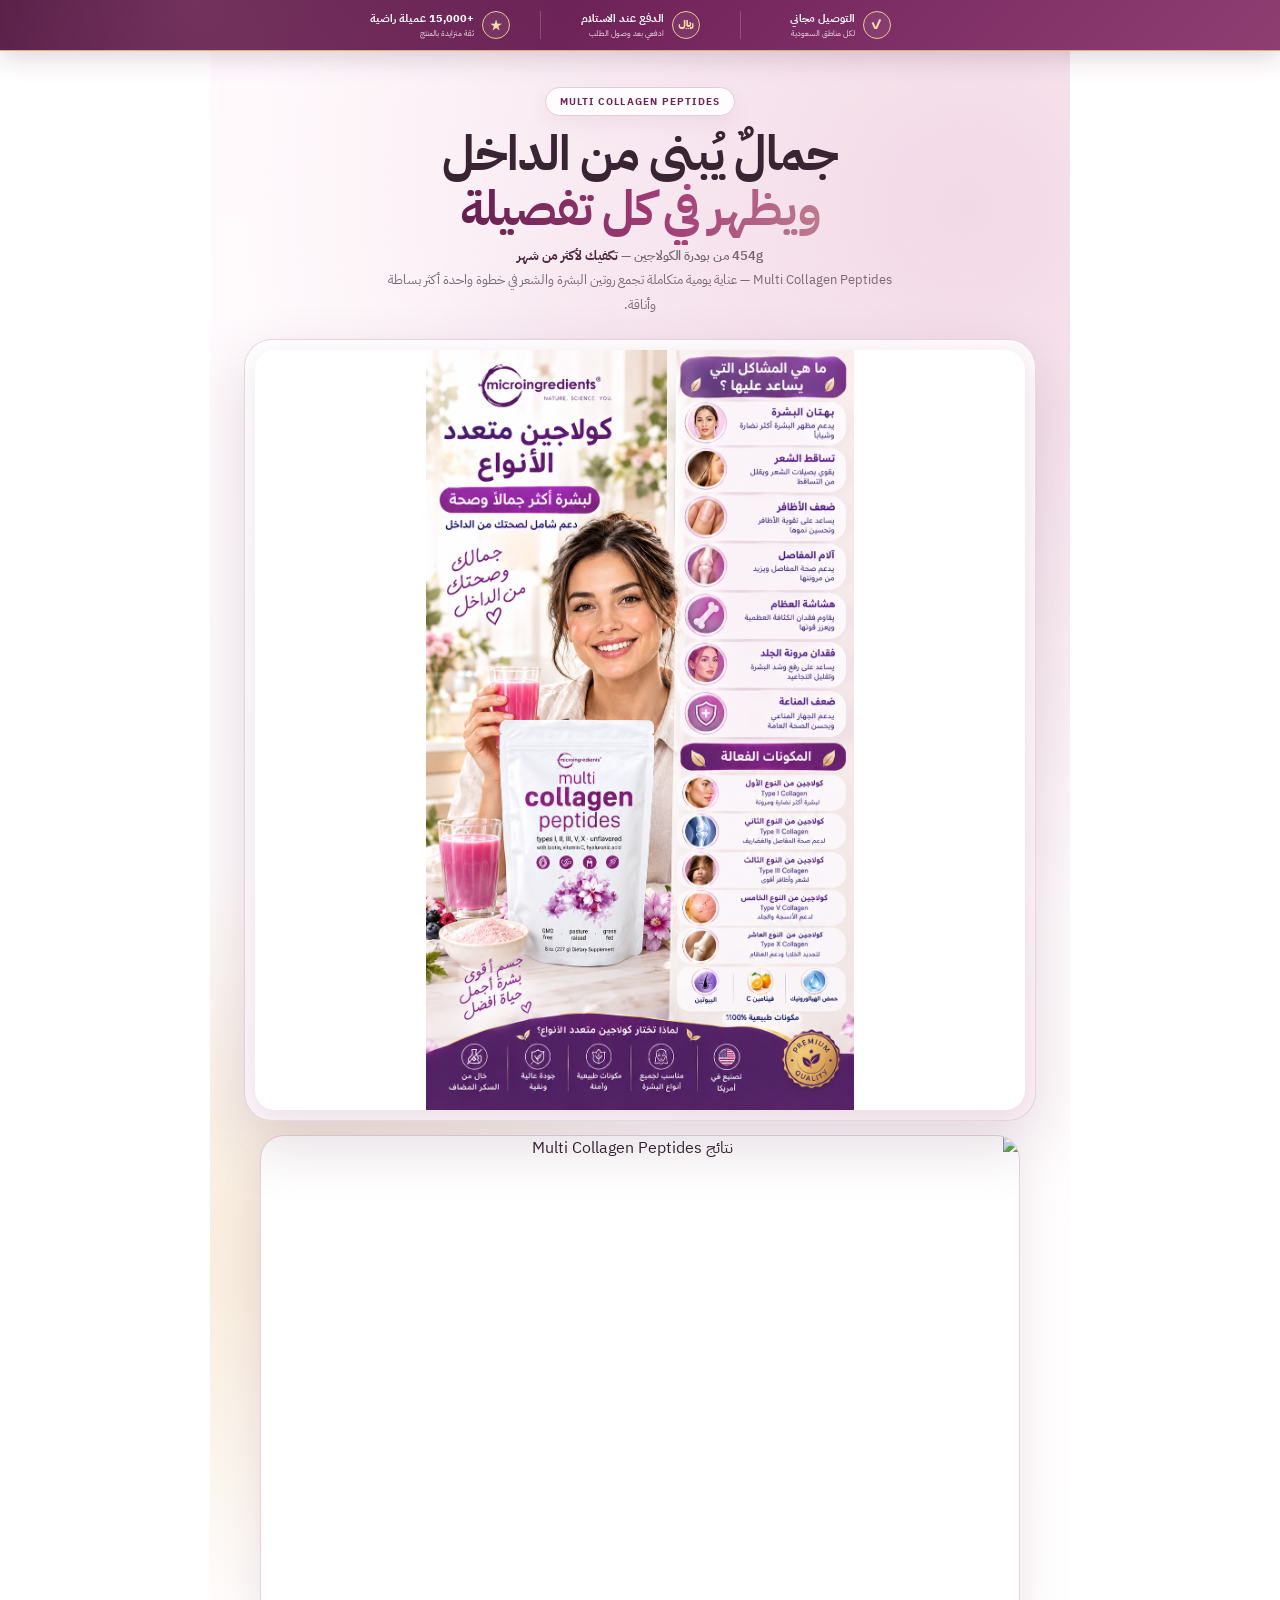
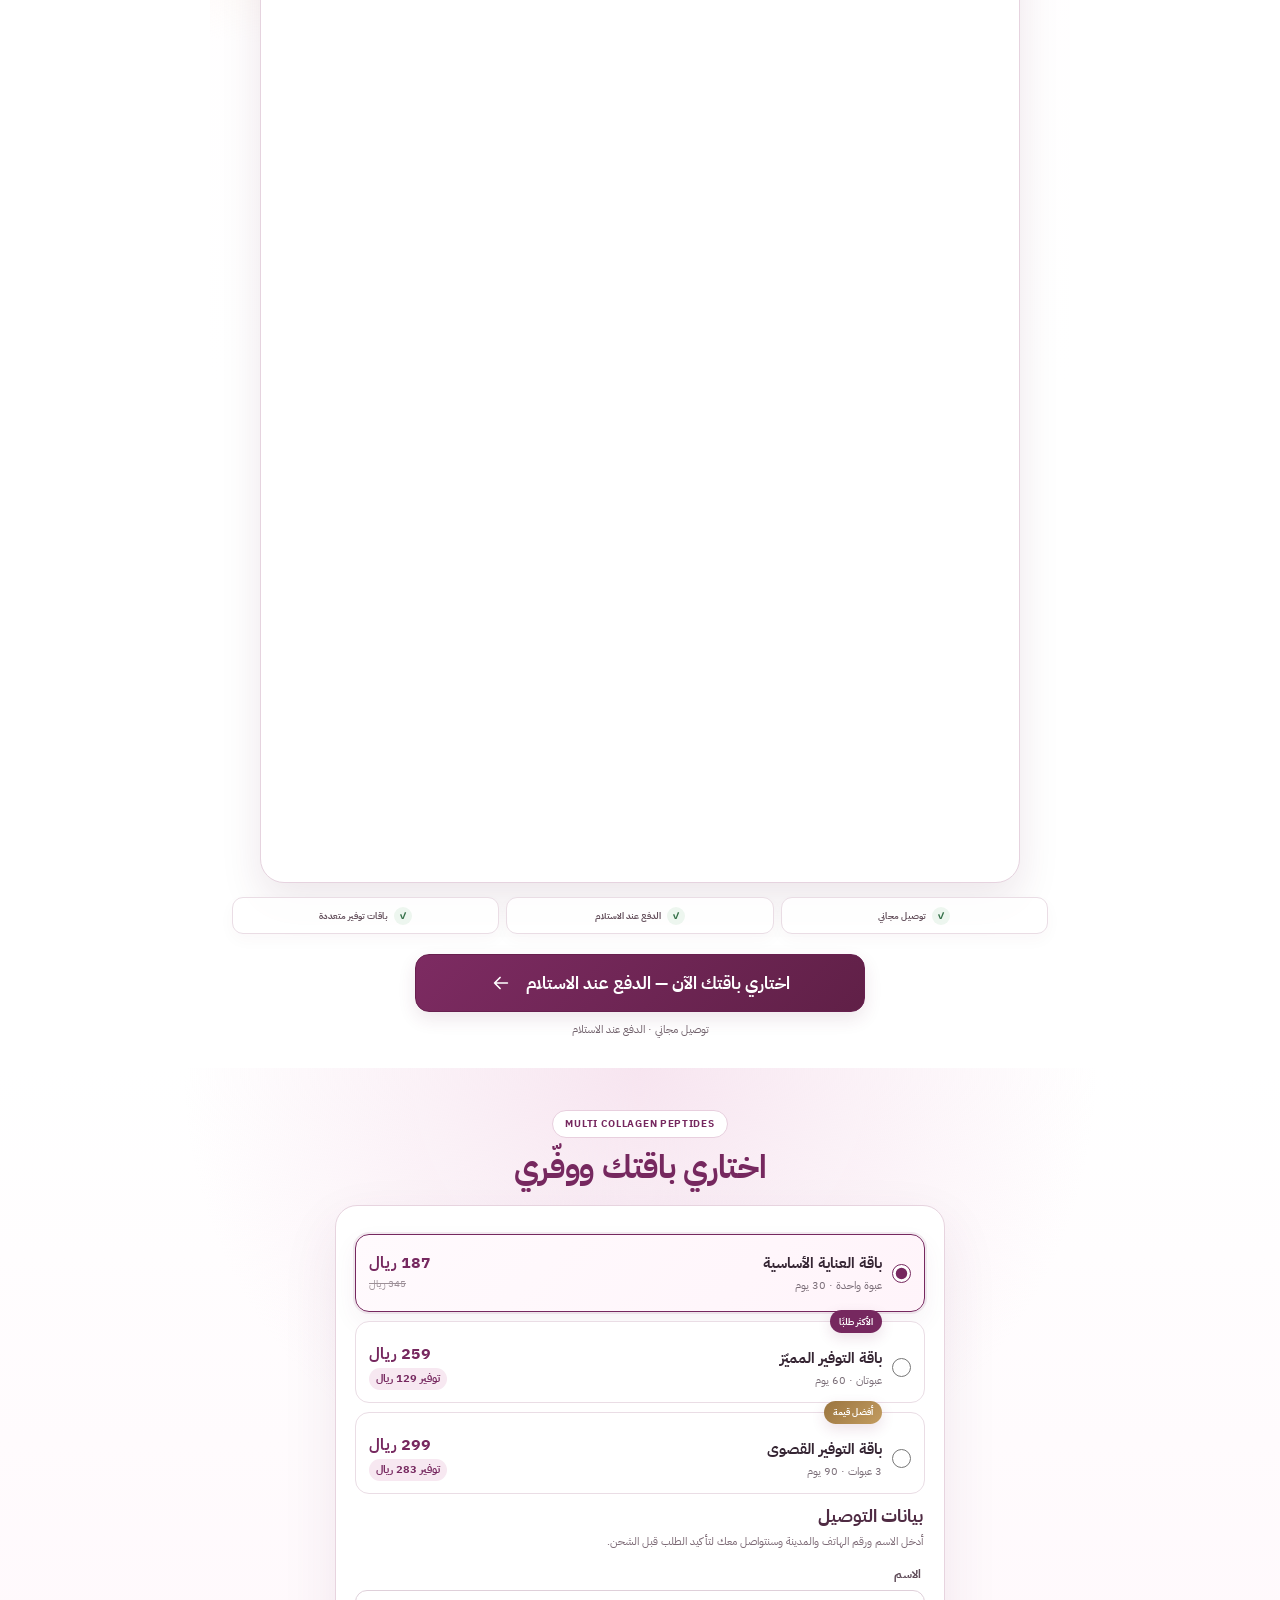
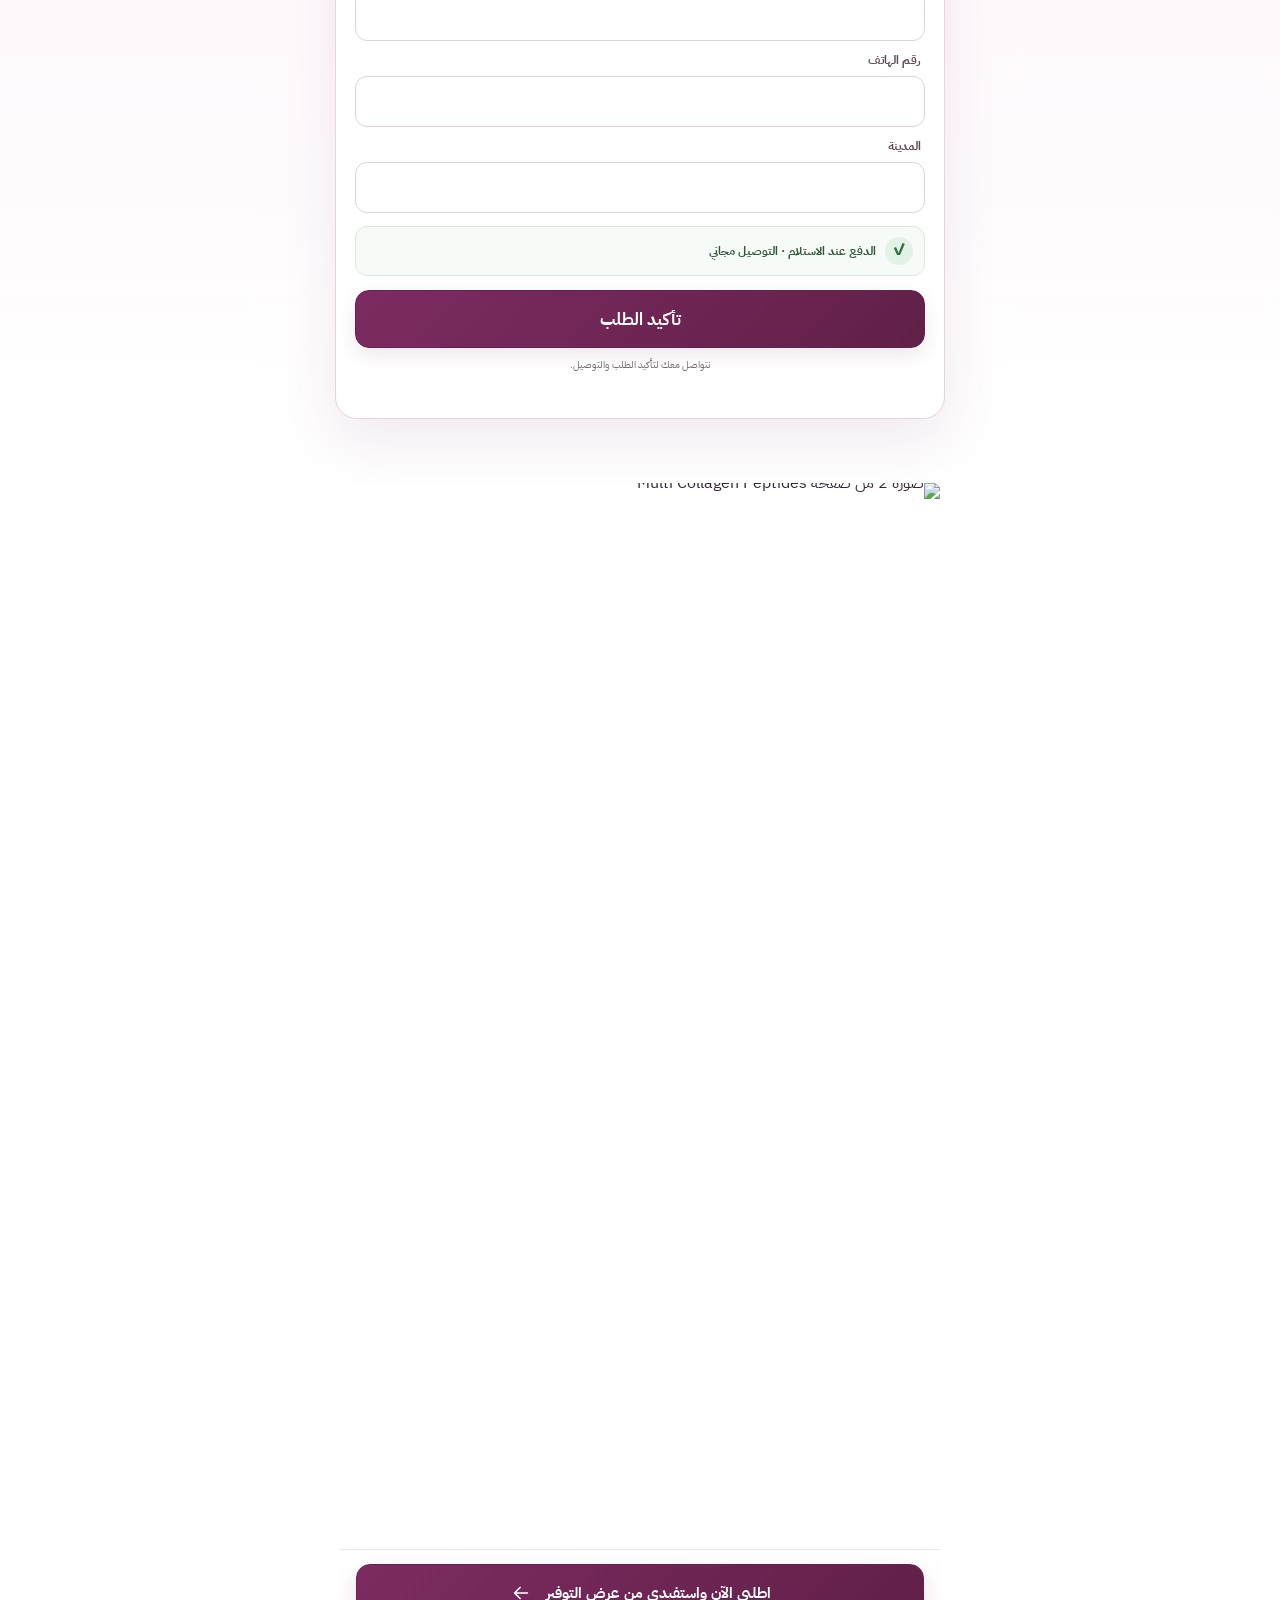
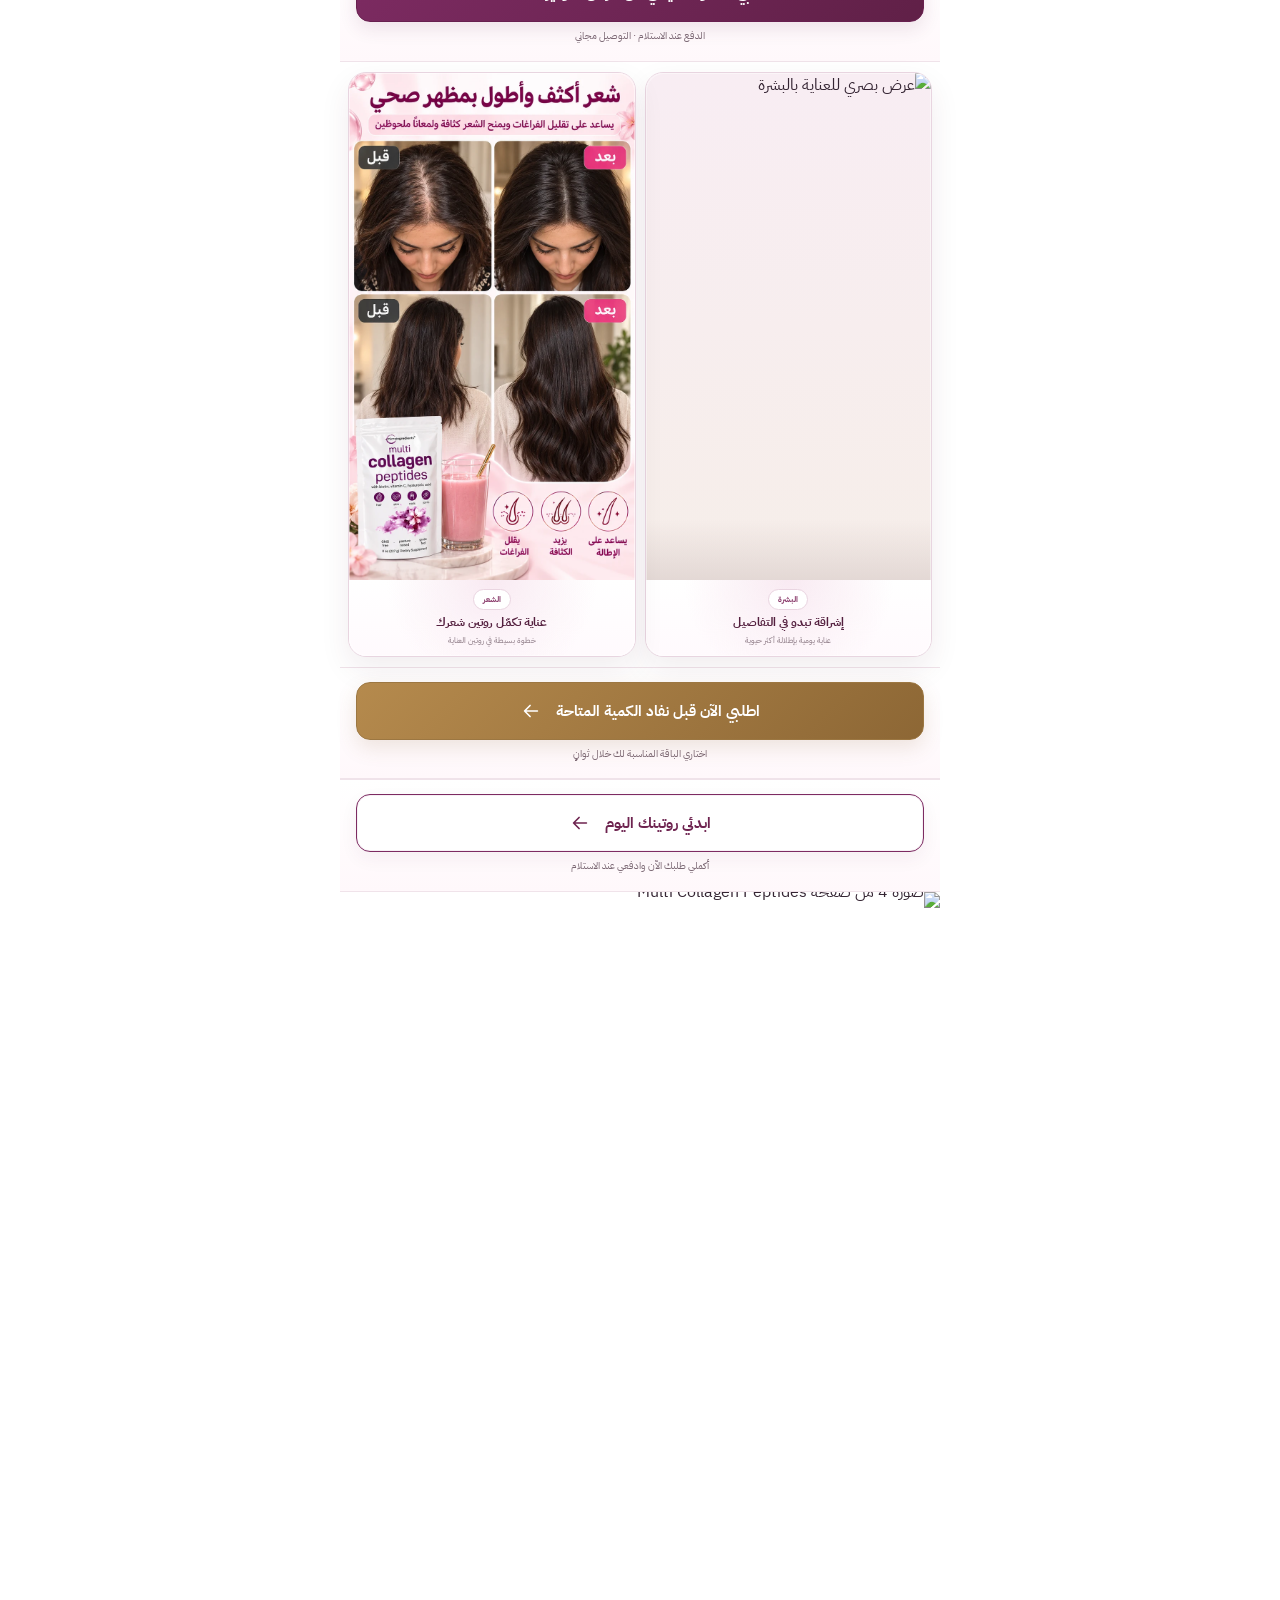
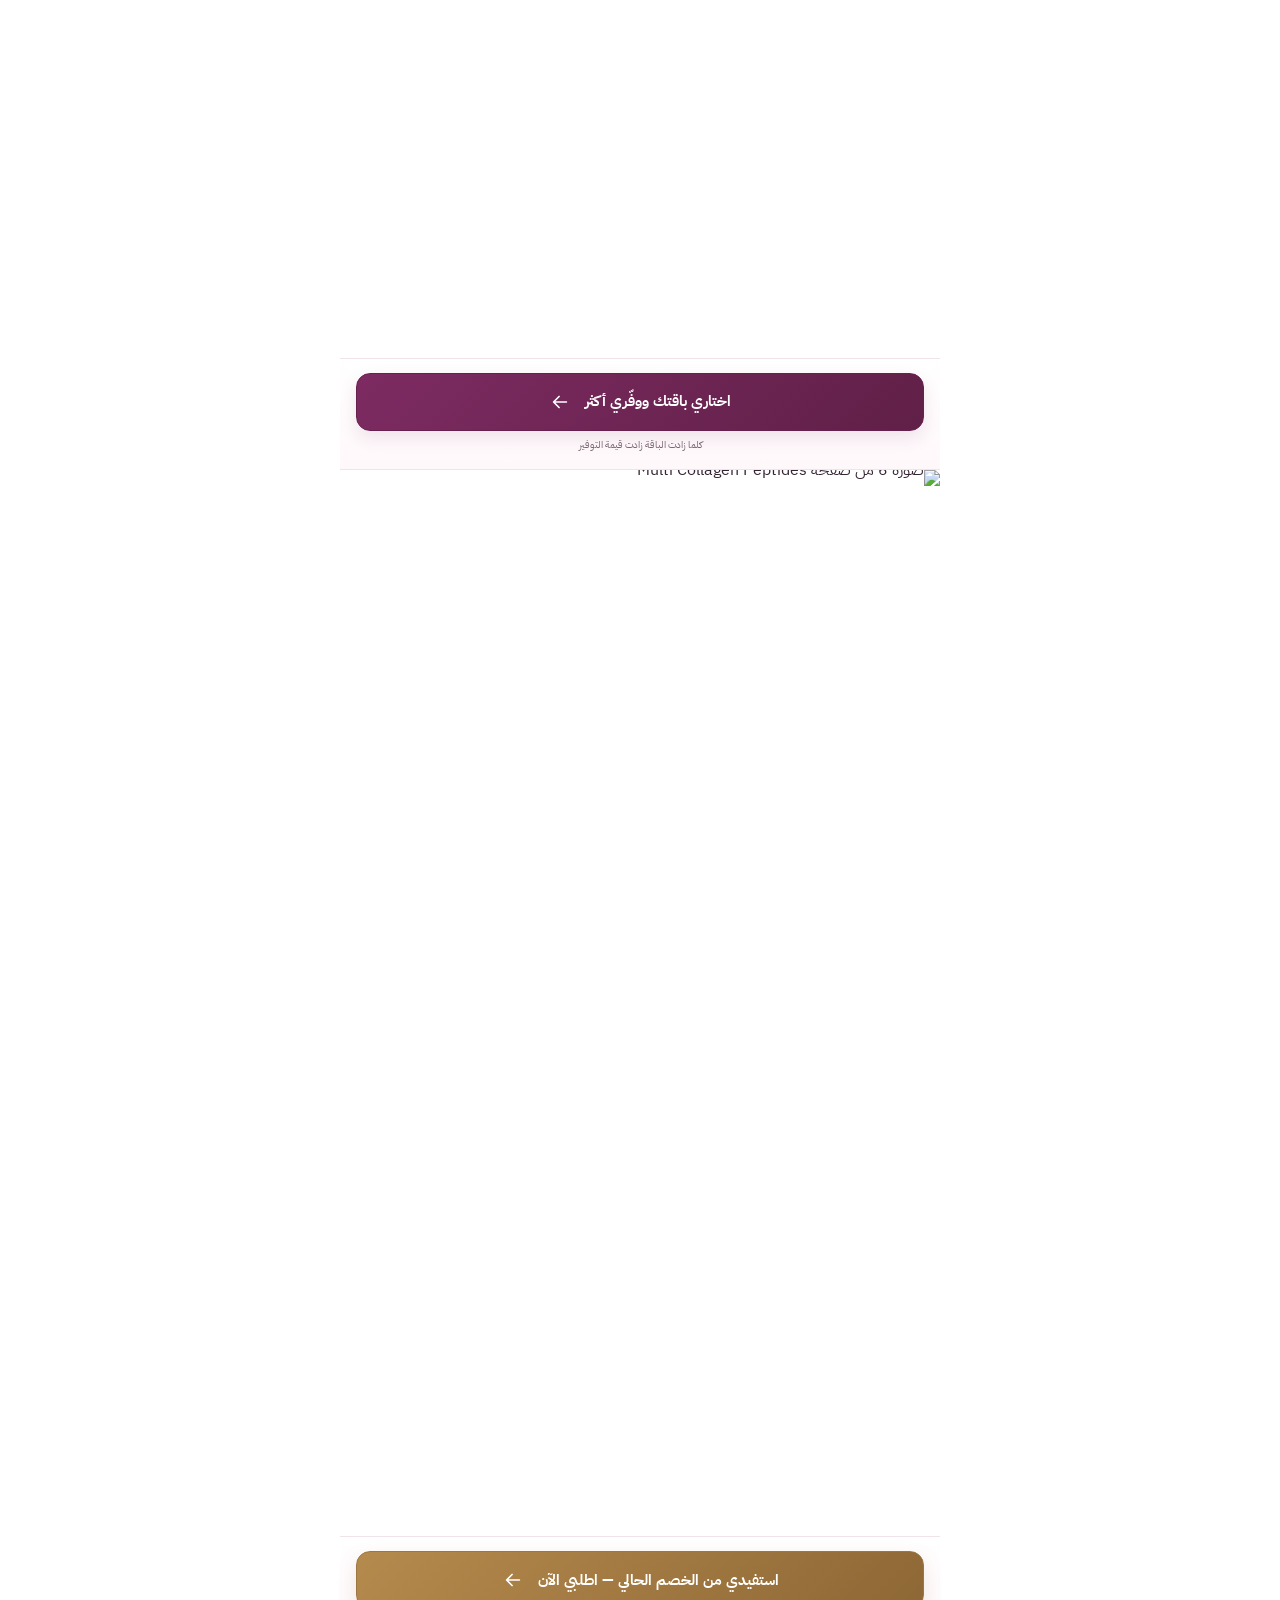
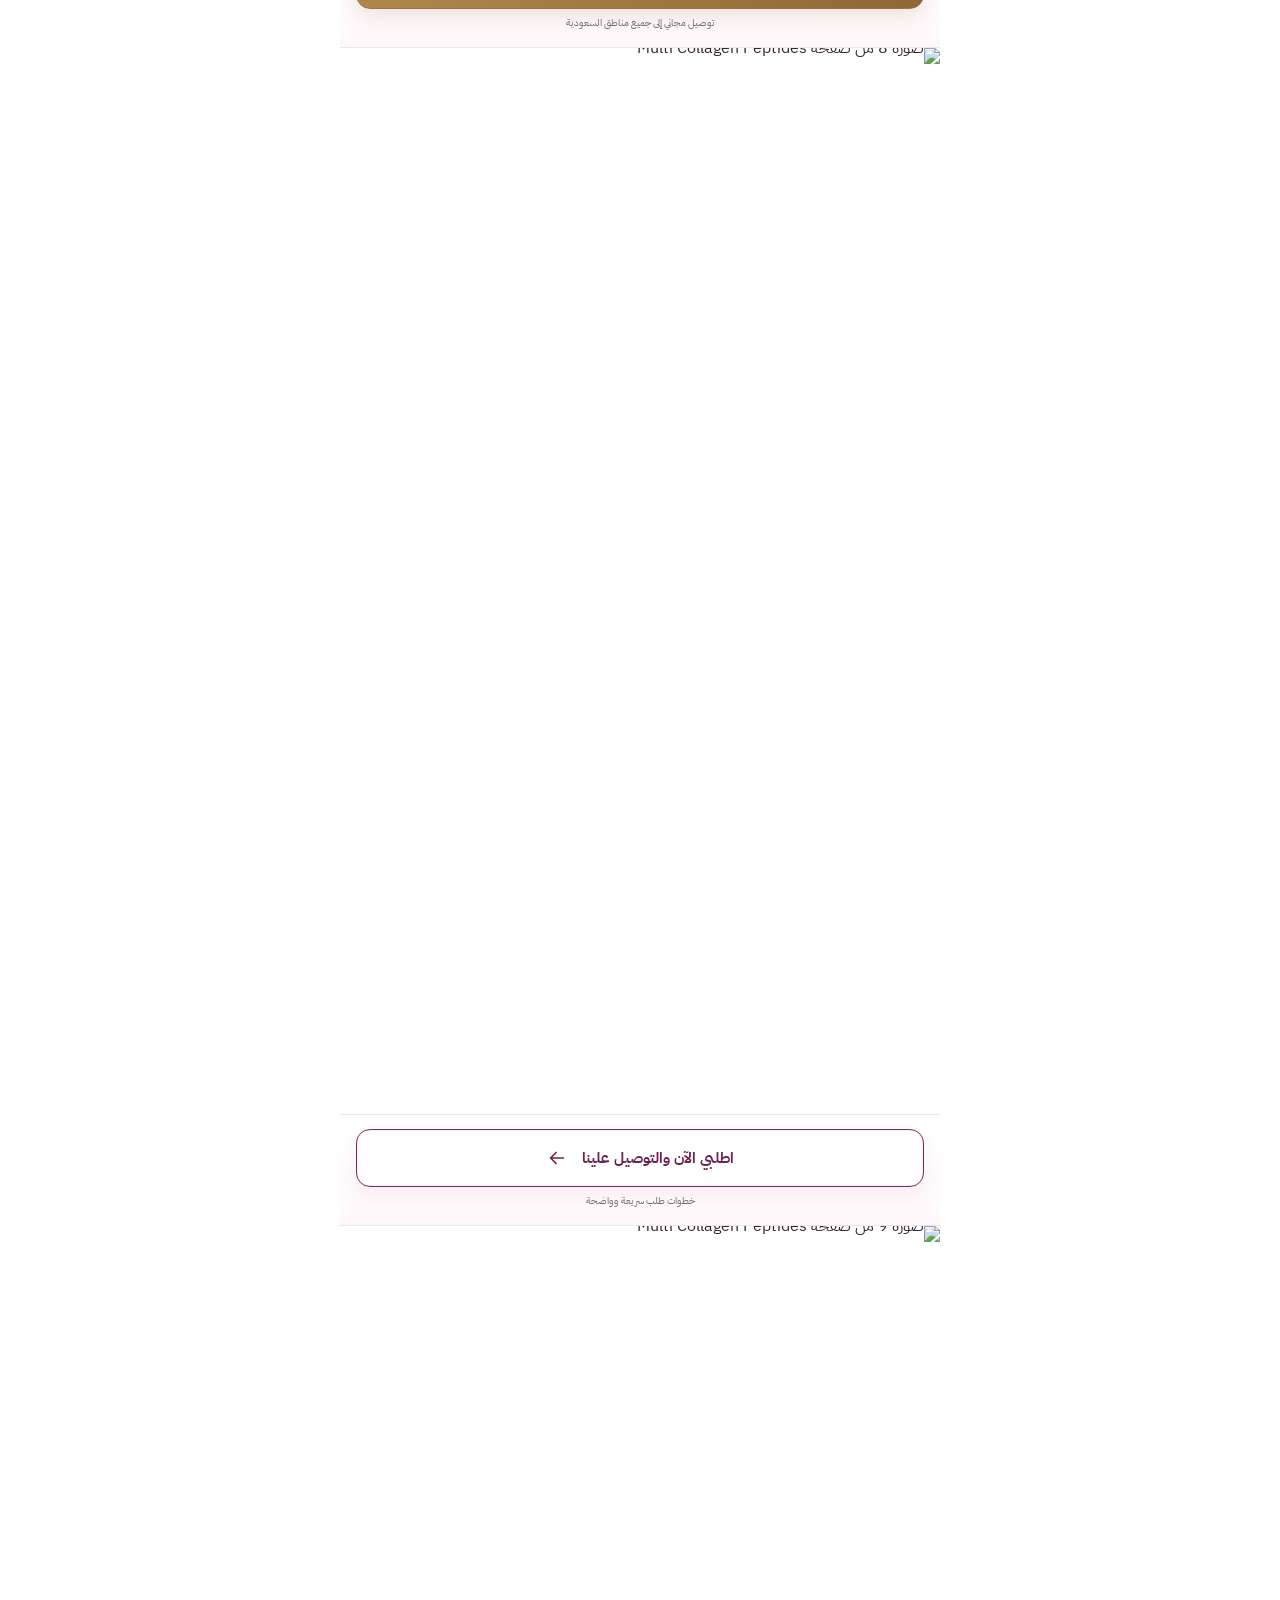
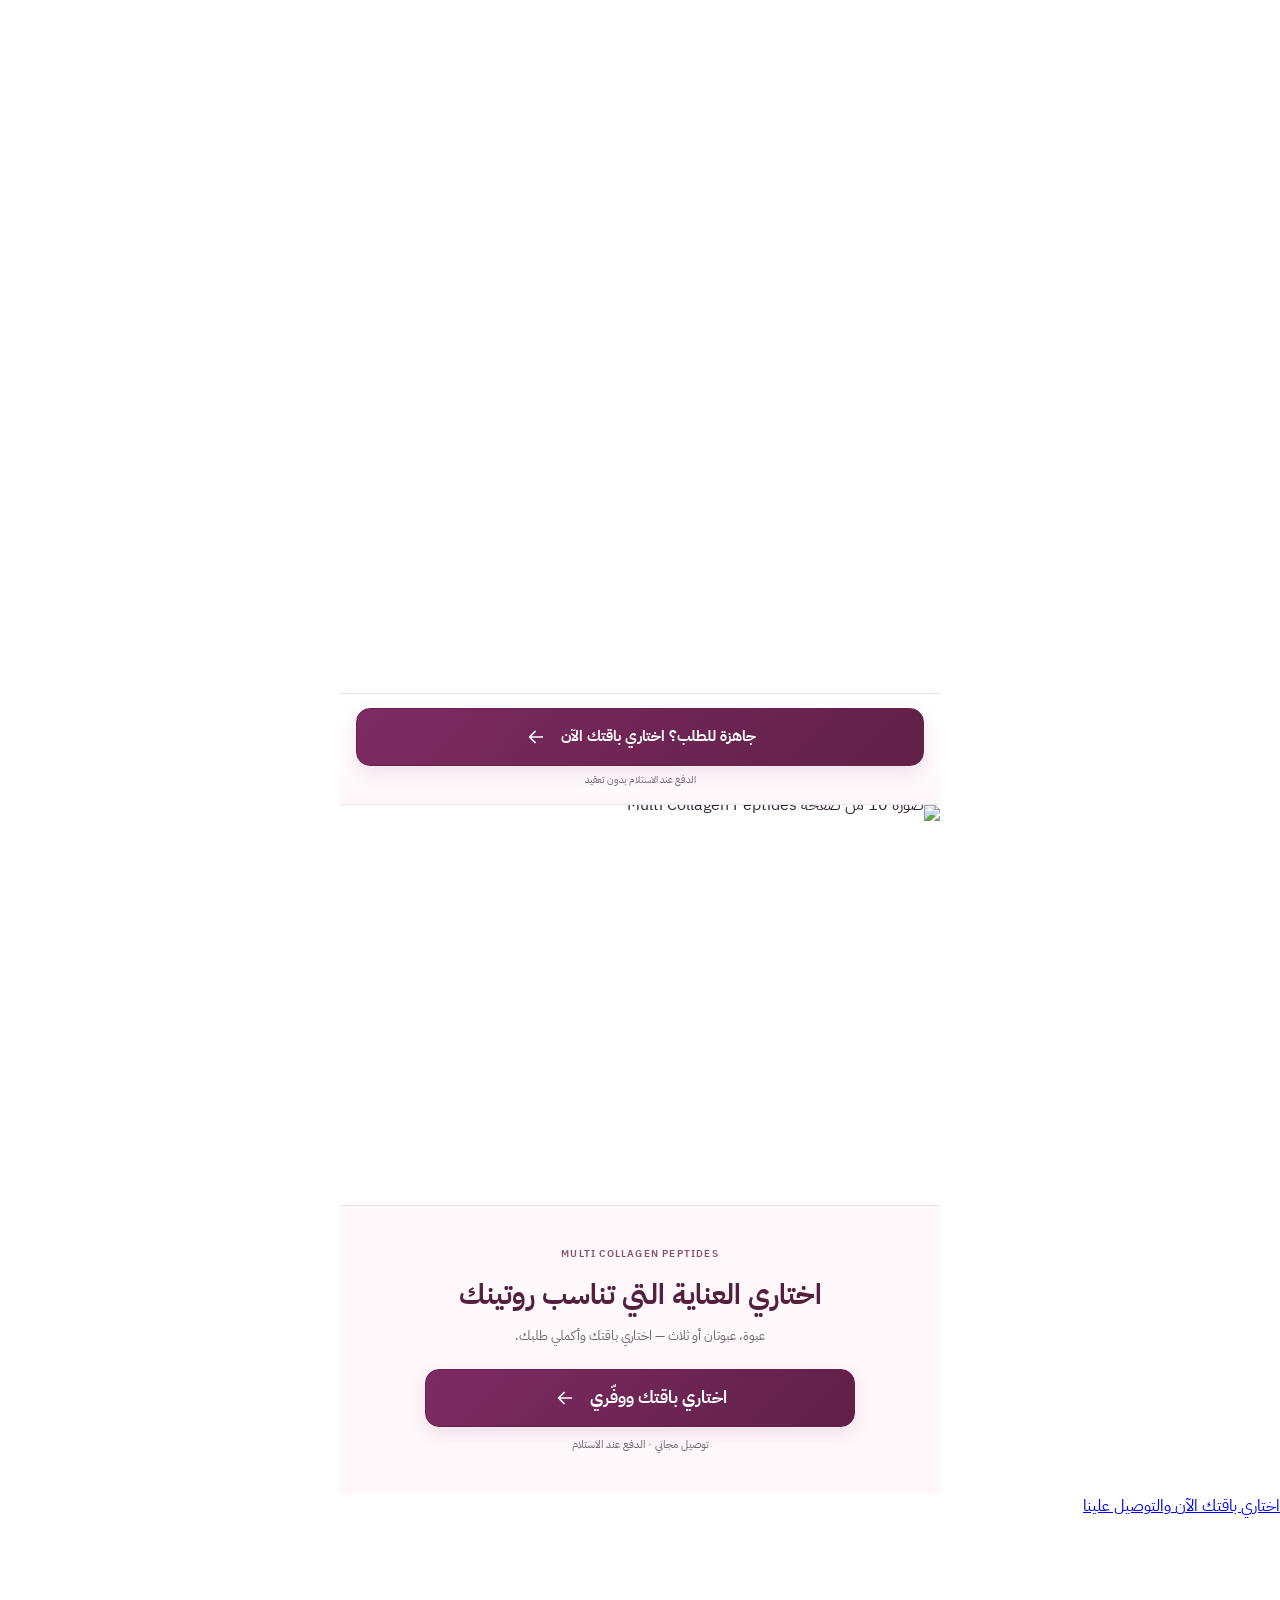
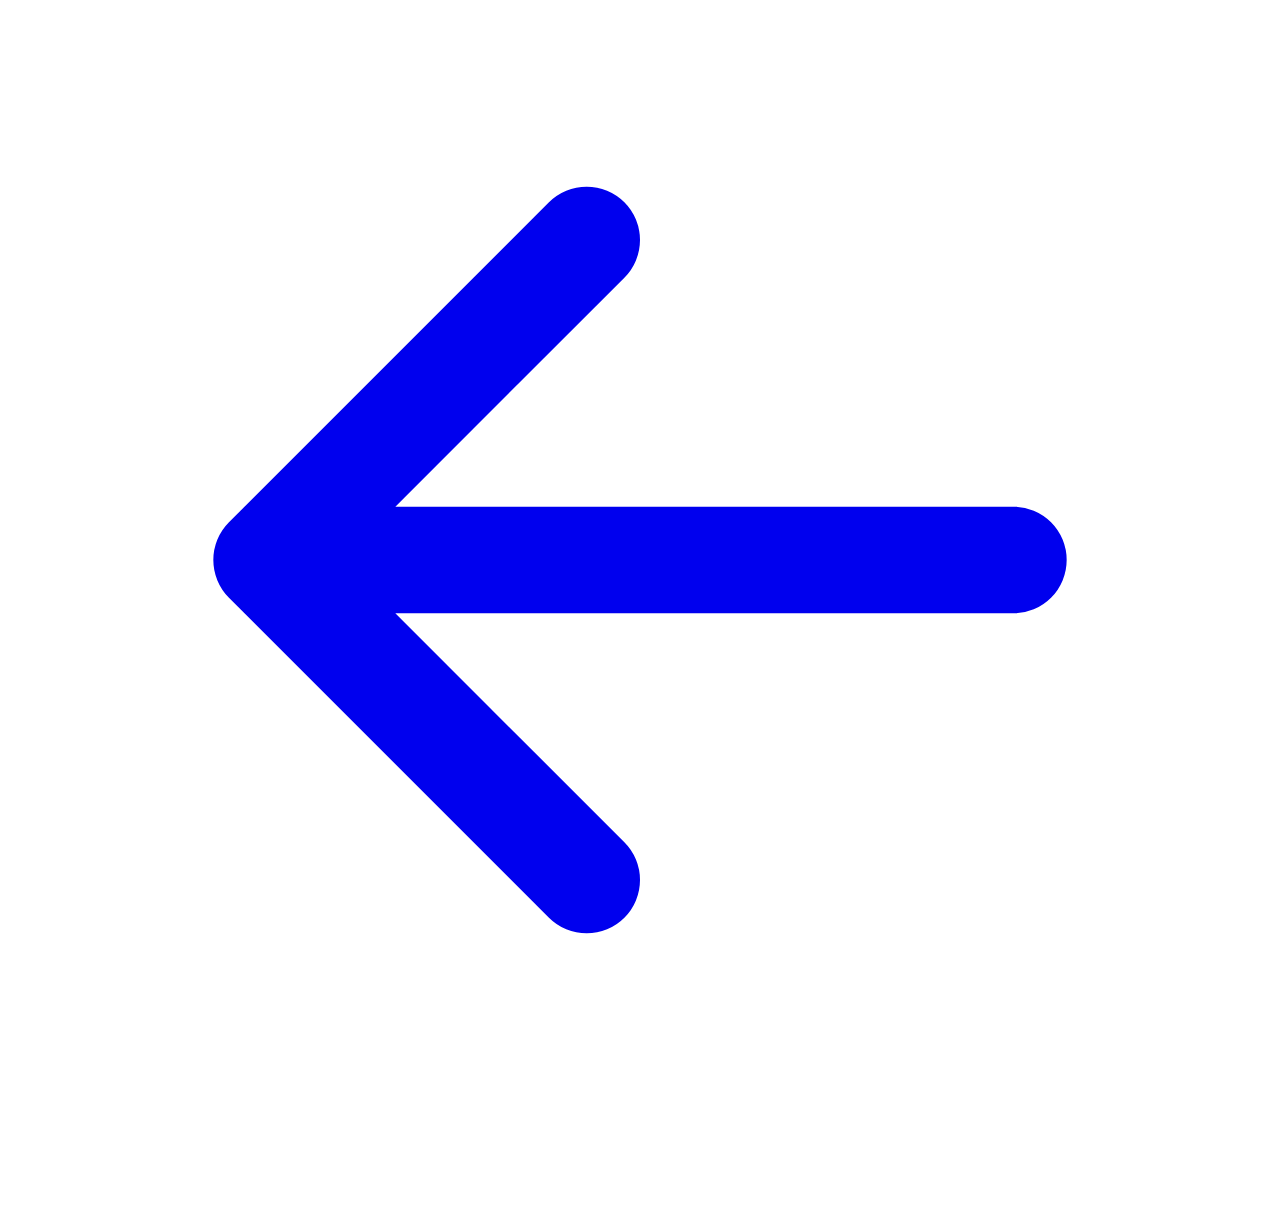
==== commit cca47e43: "Add premium sticky order CTA" ====
--- a/index.html
+++ b/index.html
@@ -8,7 +8,7 @@
   <meta name="description" content="تعرّفي على تفاصيل Multi Collagen Peptides والباقات المتاحة، وقدّمي طلبك بخطوات واضحة مع الدفع عند الاستلام.">
   <link rel="preconnect" href="https://fonts.googleapis.com">
   <link rel="preconnect" href="https://fonts.gstatic.com" crossorigin>
-  <link rel="preload" as="image" href="/ChatGPT%20Image%20Oct%208%2C%202026%20at%2003_43_04%20PM.png?v=20261008-hero" type="image/webp" fetchpriority="high">
+  <link rel="preload" as="image" href="/ChatGPT%20Image%20Oct%208%2C%202026%20at%2003_43_04%20PM.png?v=20261008-hero" type="image/png" fetchpriority="high">
   <link href="https://fonts.googleapis.com/css2?family=IBM+Plex+Sans+Arabic:wght@400;500;600;700&display=swap" rel="stylesheet">
   <link rel="stylesheet" href="styles.css?v=20261007-hero-page03">
   <style id="cta-visibility-fix">
@@ -200,6 +200,23 @@
       <p class="purchase-note">توصيل مجاني · الدفع عند الاستلام</p>
     </section>
   </main>
+
+  <a class="sticky-order" href="#order" aria-label="اختاري باقتك الآن والتوصيل علينا">
+    <span class="sticky-order__copy">اختاري باقتك الآن</span>
+    <span class="sticky-order__benefit">والتوصيل علينا</span>
+    <svg viewBox="0 0 24 24" fill="none" stroke="currentColor" stroke-width="2" stroke-linecap="round" stroke-linejoin="round" aria-hidden="true"><path d="M19 12H5m6-6-6 6 6 6"/></svg>
+  </a>
+  <script>
+    (function () {
+      var sticky = document.querySelector('.sticky-order');
+      var checkout = document.getElementById('order');
+      if (!sticky || !checkout || !('IntersectionObserver' in window)) return;
+      var observer = new IntersectionObserver(function (entries) {
+        sticky.classList.toggle('is-hidden', entries[0].isIntersecting);
+      }, { root: null, threshold: 0.12 });
+      observer.observe(checkout);
+    }());
+  </script>
   <script src="app.js?v=20261006-prices" defer></script>
 </body>
-</html>
+</html>
--- a/styles.css
+++ b/styles.css
@@ -1152,3 +1152,50 @@
 .hero-volume{margin:13px 0 0;color:#6a5060;font-size:15px;font-weight:600;line-height:1.7;letter-spacing:-.1px}
 .hero-volume strong{color:#4f2b43;font-weight:800}
 @media(max-width:600px){.hero-volume{margin-top:10px;font-size:13px;line-height:1.7}}
+
+
+/* ===== New hero image premium framing · 2026-10-08 ===== */
+.results-hero__visuals.hero-collage-link{
+  width:min(820px,calc(100% - 24px));
+  margin:8px auto 0;
+}
+.hero-collage{
+  padding:10px;
+  border:1px solid rgba(125,43,98,.18);
+  border-radius:28px;
+  background:linear-gradient(145deg,#fff 0%,#fbf1f6 100%);
+  box-shadow:0 24px 60px rgba(79,23,54,.16),0 1px 0 #fff inset;
+}
+.hero-collage__image{
+  aspect-ratio:auto;
+  max-height:none;
+  border-radius:20px;
+  background:#fff;
+  box-shadow:0 8px 28px rgba(79,23,54,.10);
+}
+.hero-collage__image img{
+  width:100%;
+  height:auto;
+  max-height:760px;
+  display:block;
+  object-fit:contain;
+  object-position:center;
+  border-radius:20px;
+}
+@media(max-width:600px){
+  .results-hero__visuals.hero-collage-link{
+    width:calc(100% - 20px);
+    margin-top:5px;
+  }
+  .hero-collage{
+    padding:7px;
+    border-radius:21px;
+  }
+  .hero-collage__image,
+  .hero-collage__image img{
+    border-radius:15px;
+  }
+  .hero-collage__image img{
+    max-height:none;
+  }
+}
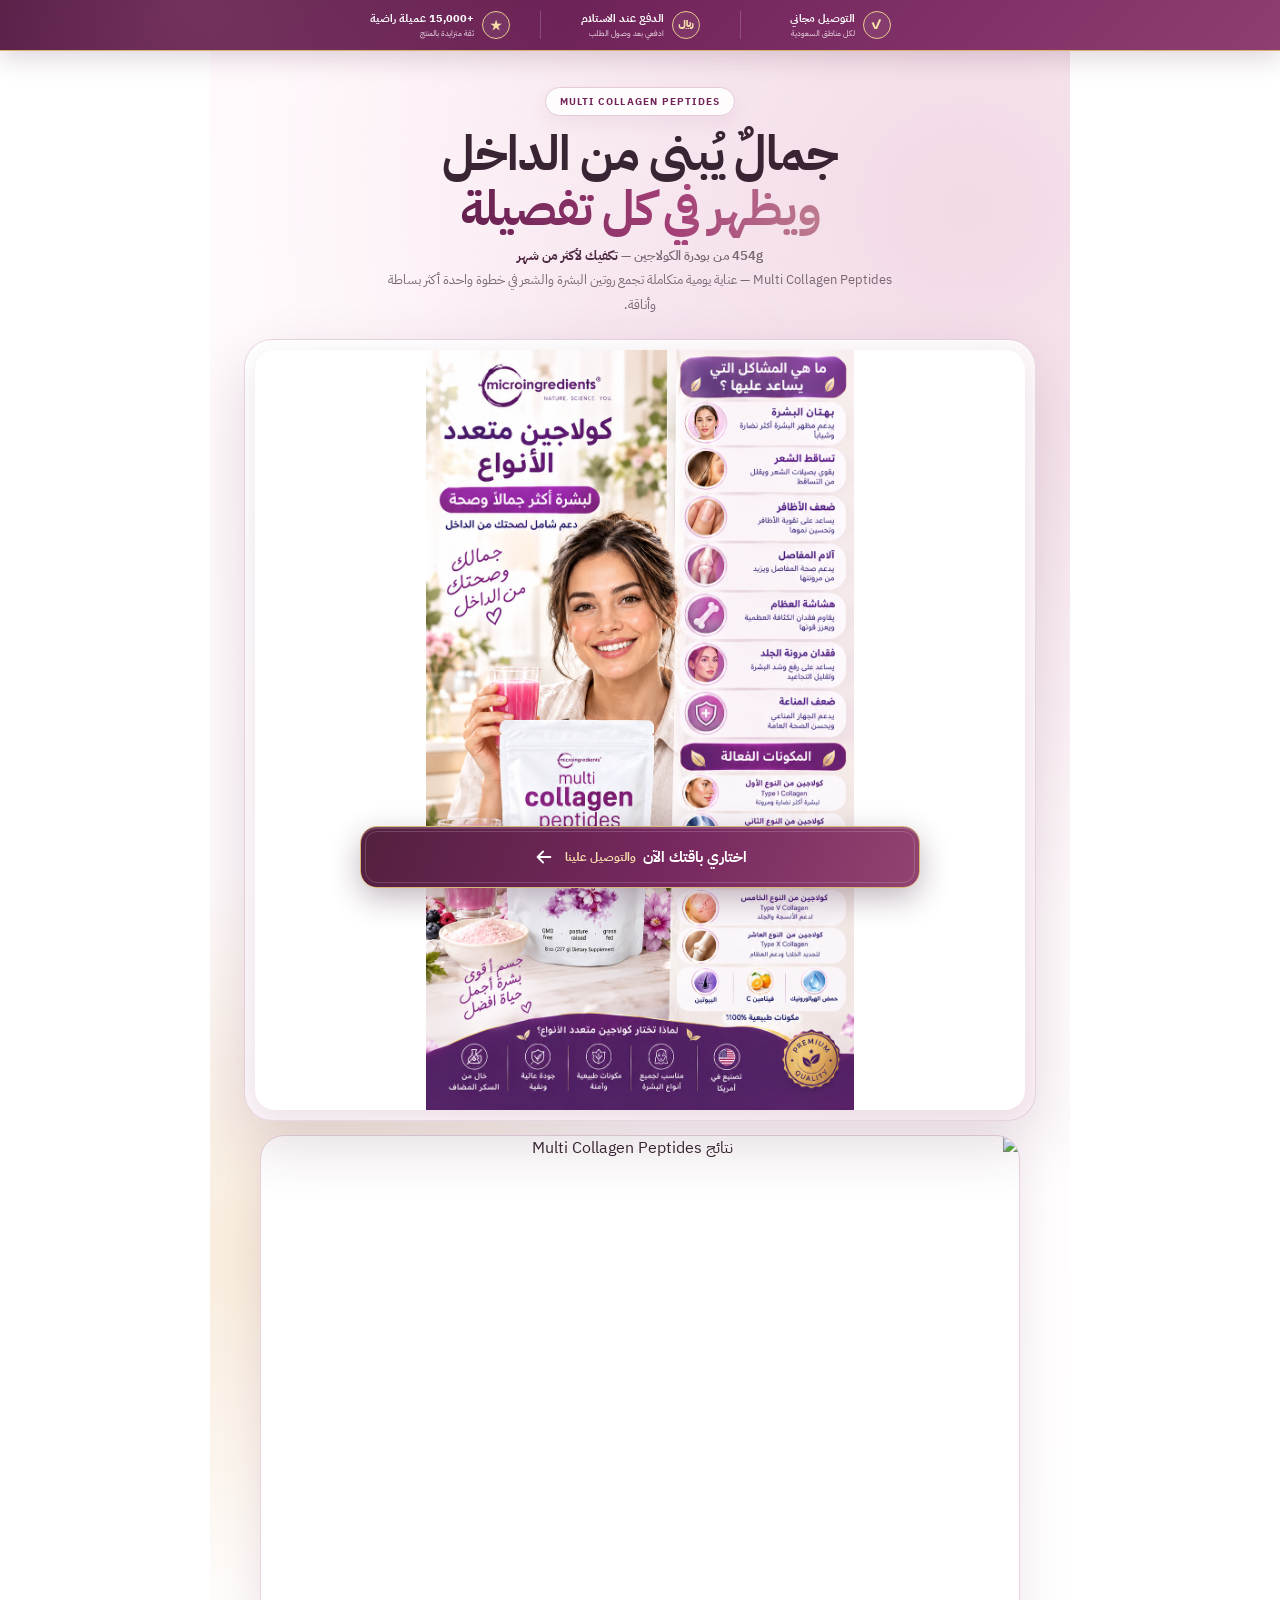
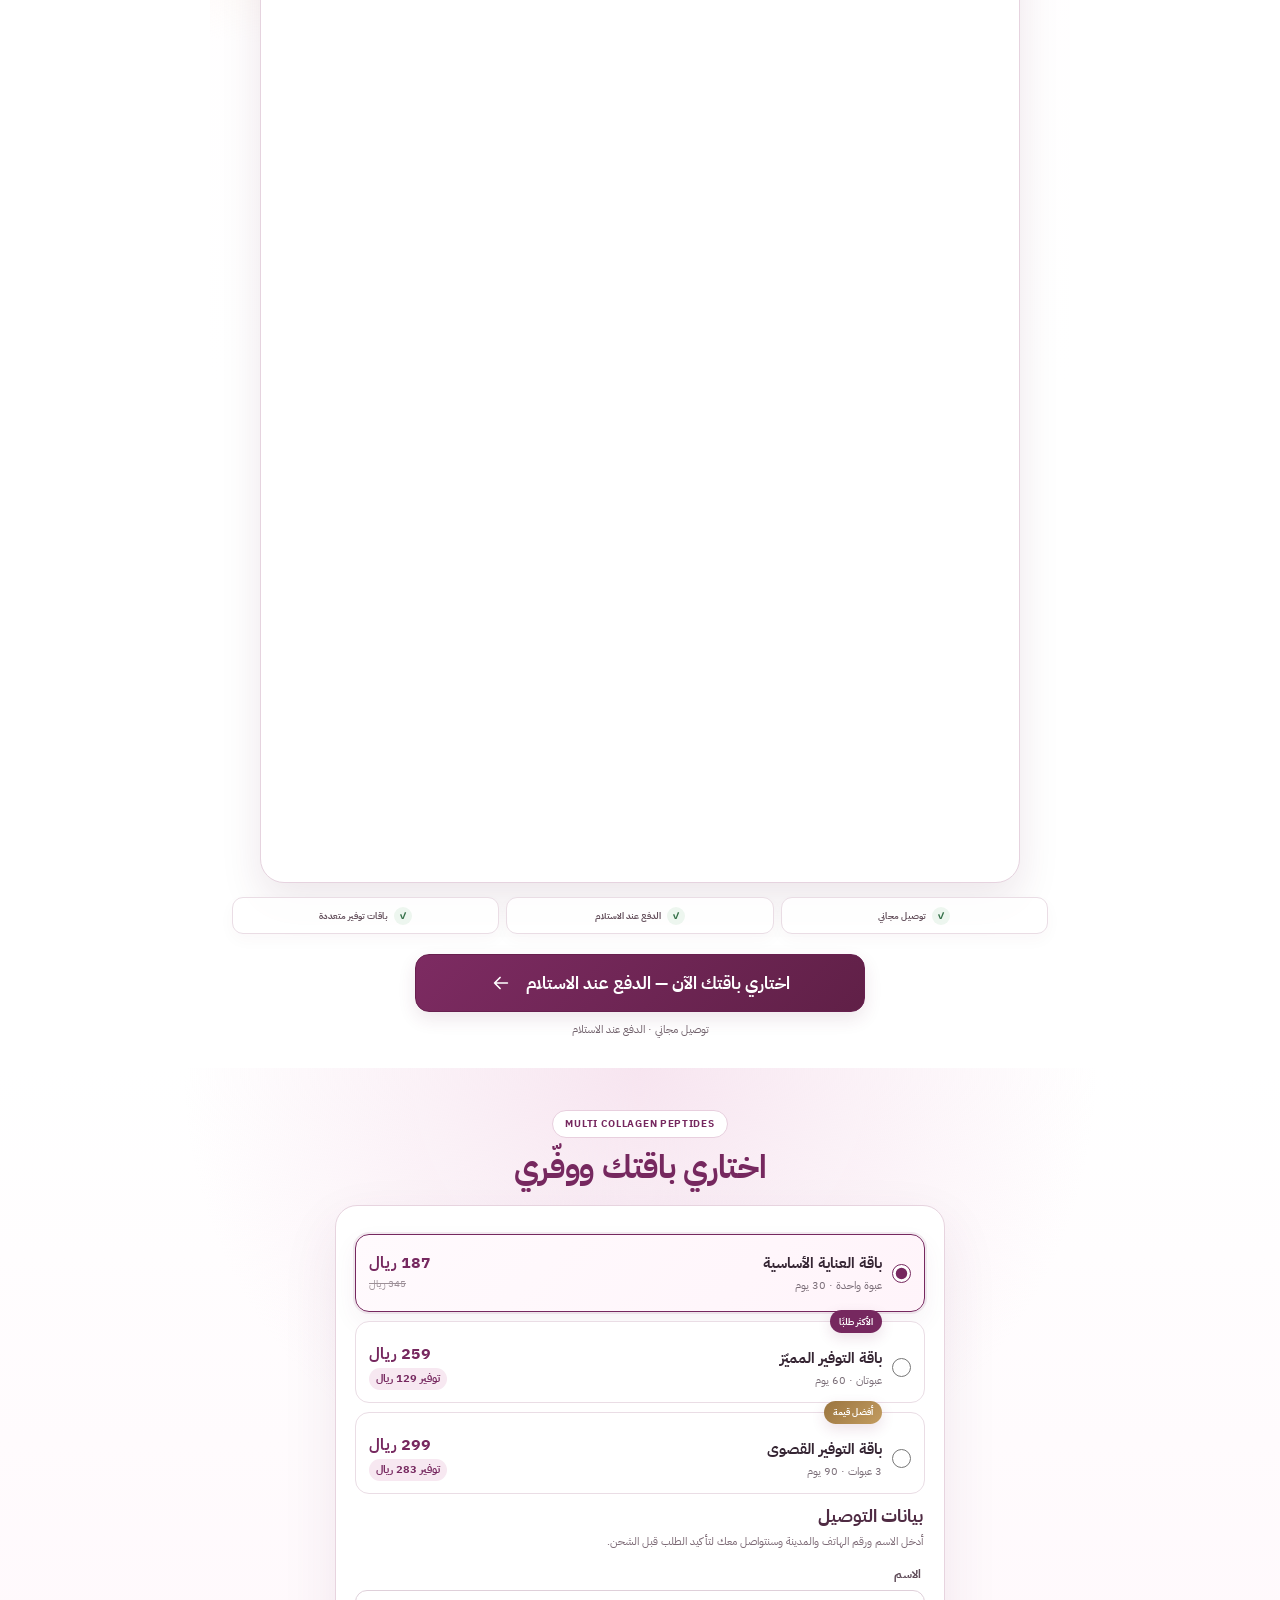
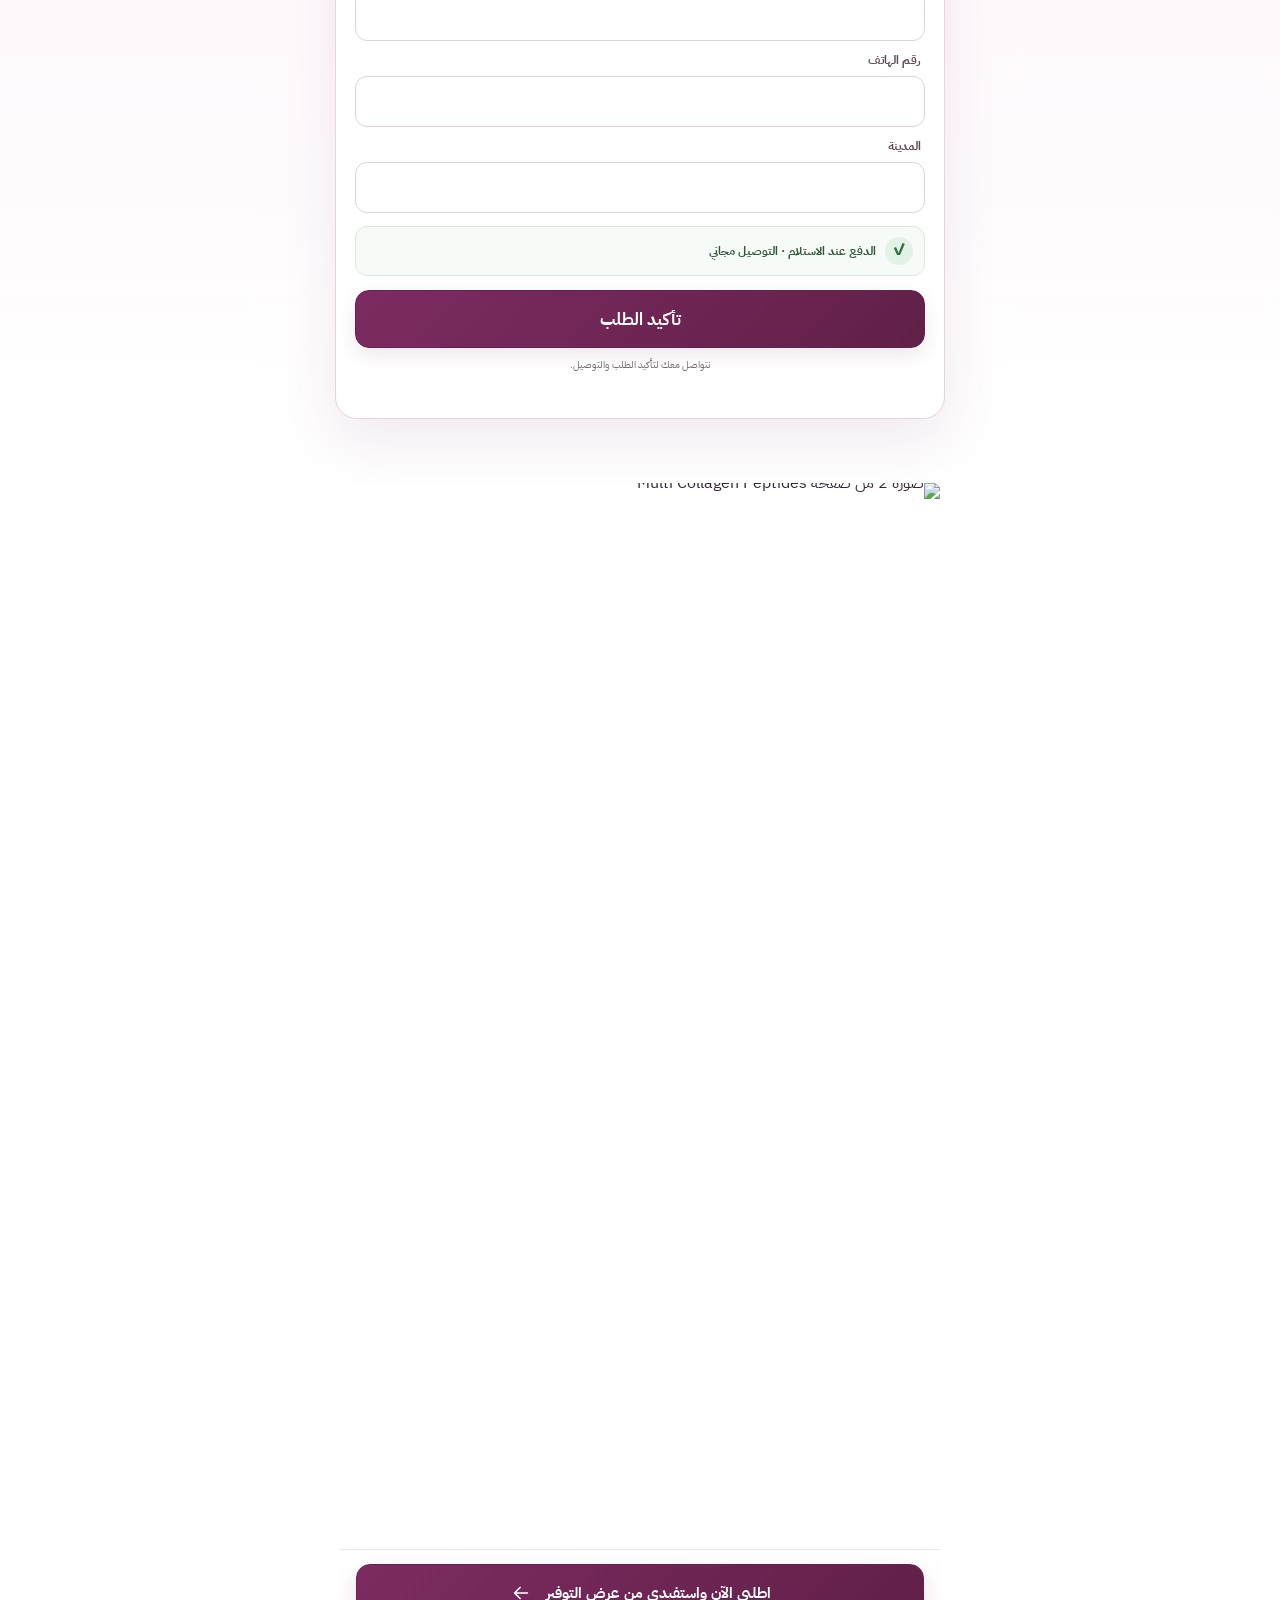
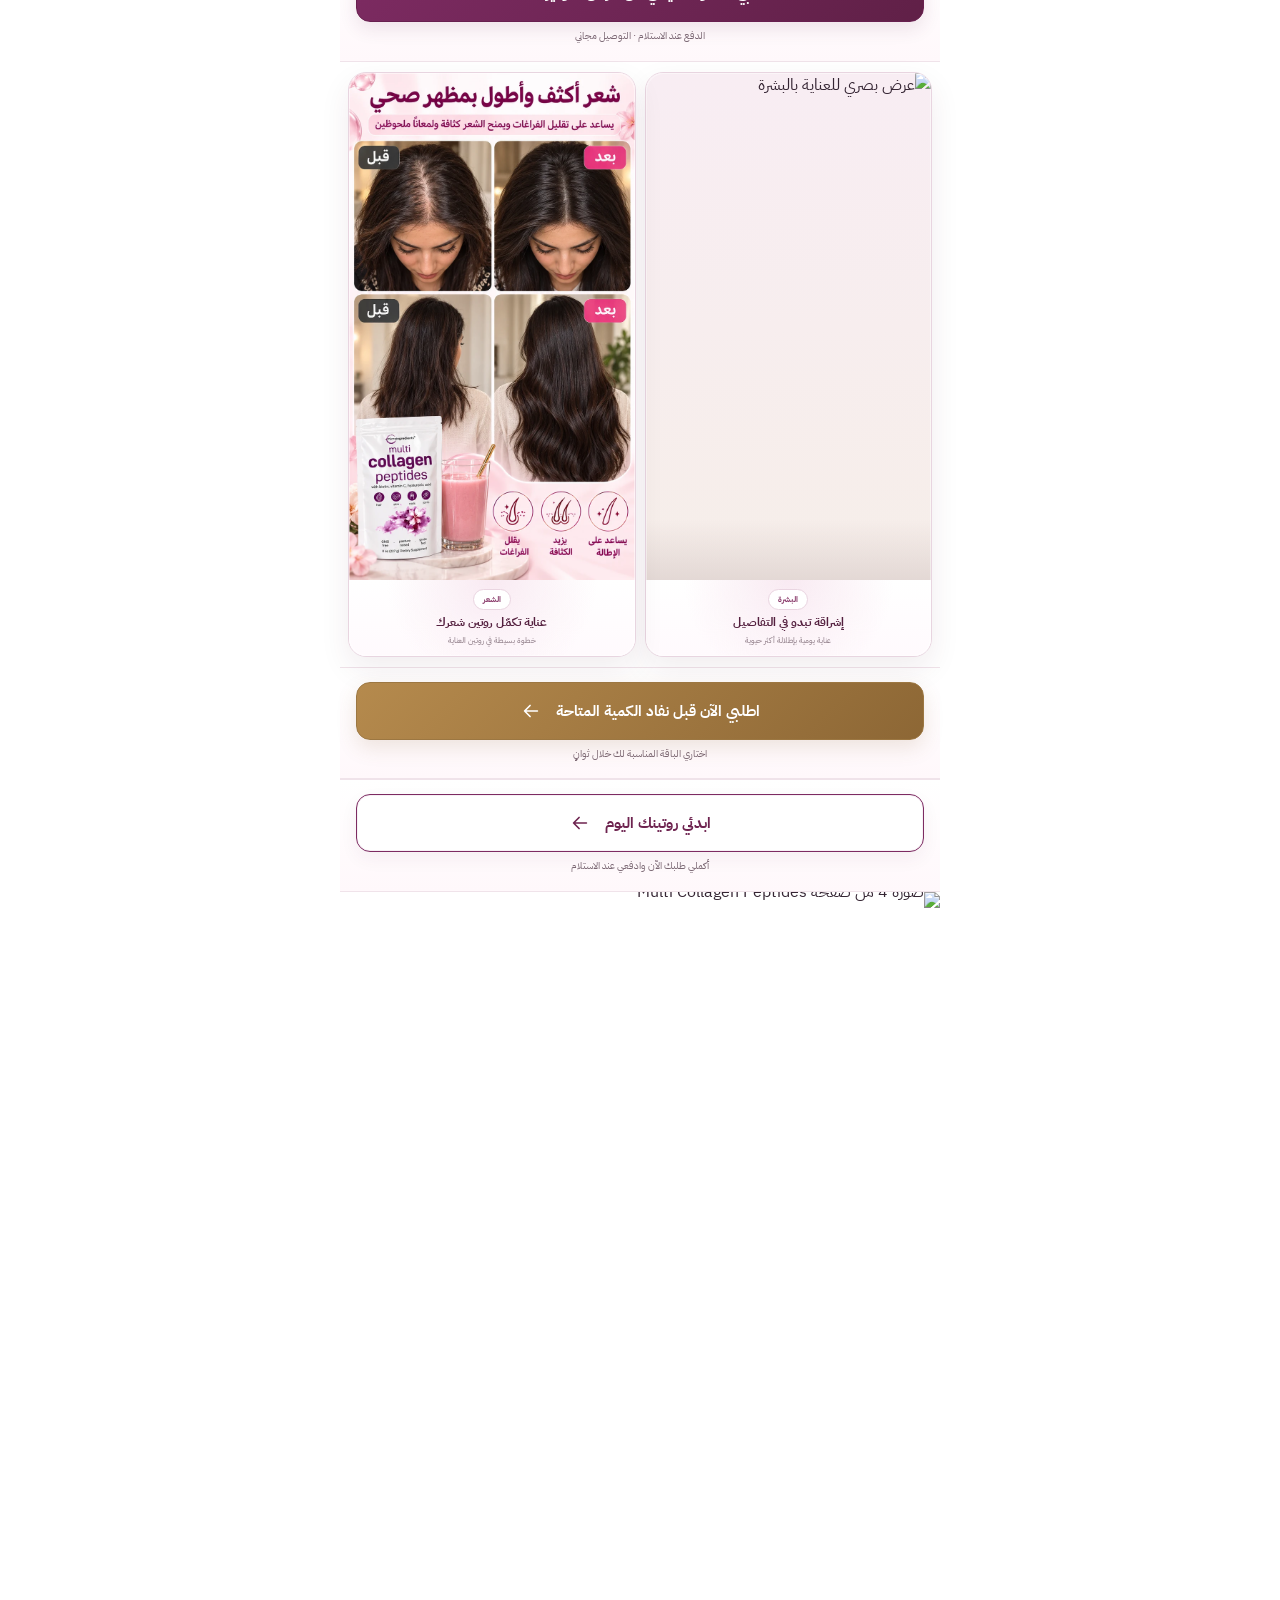
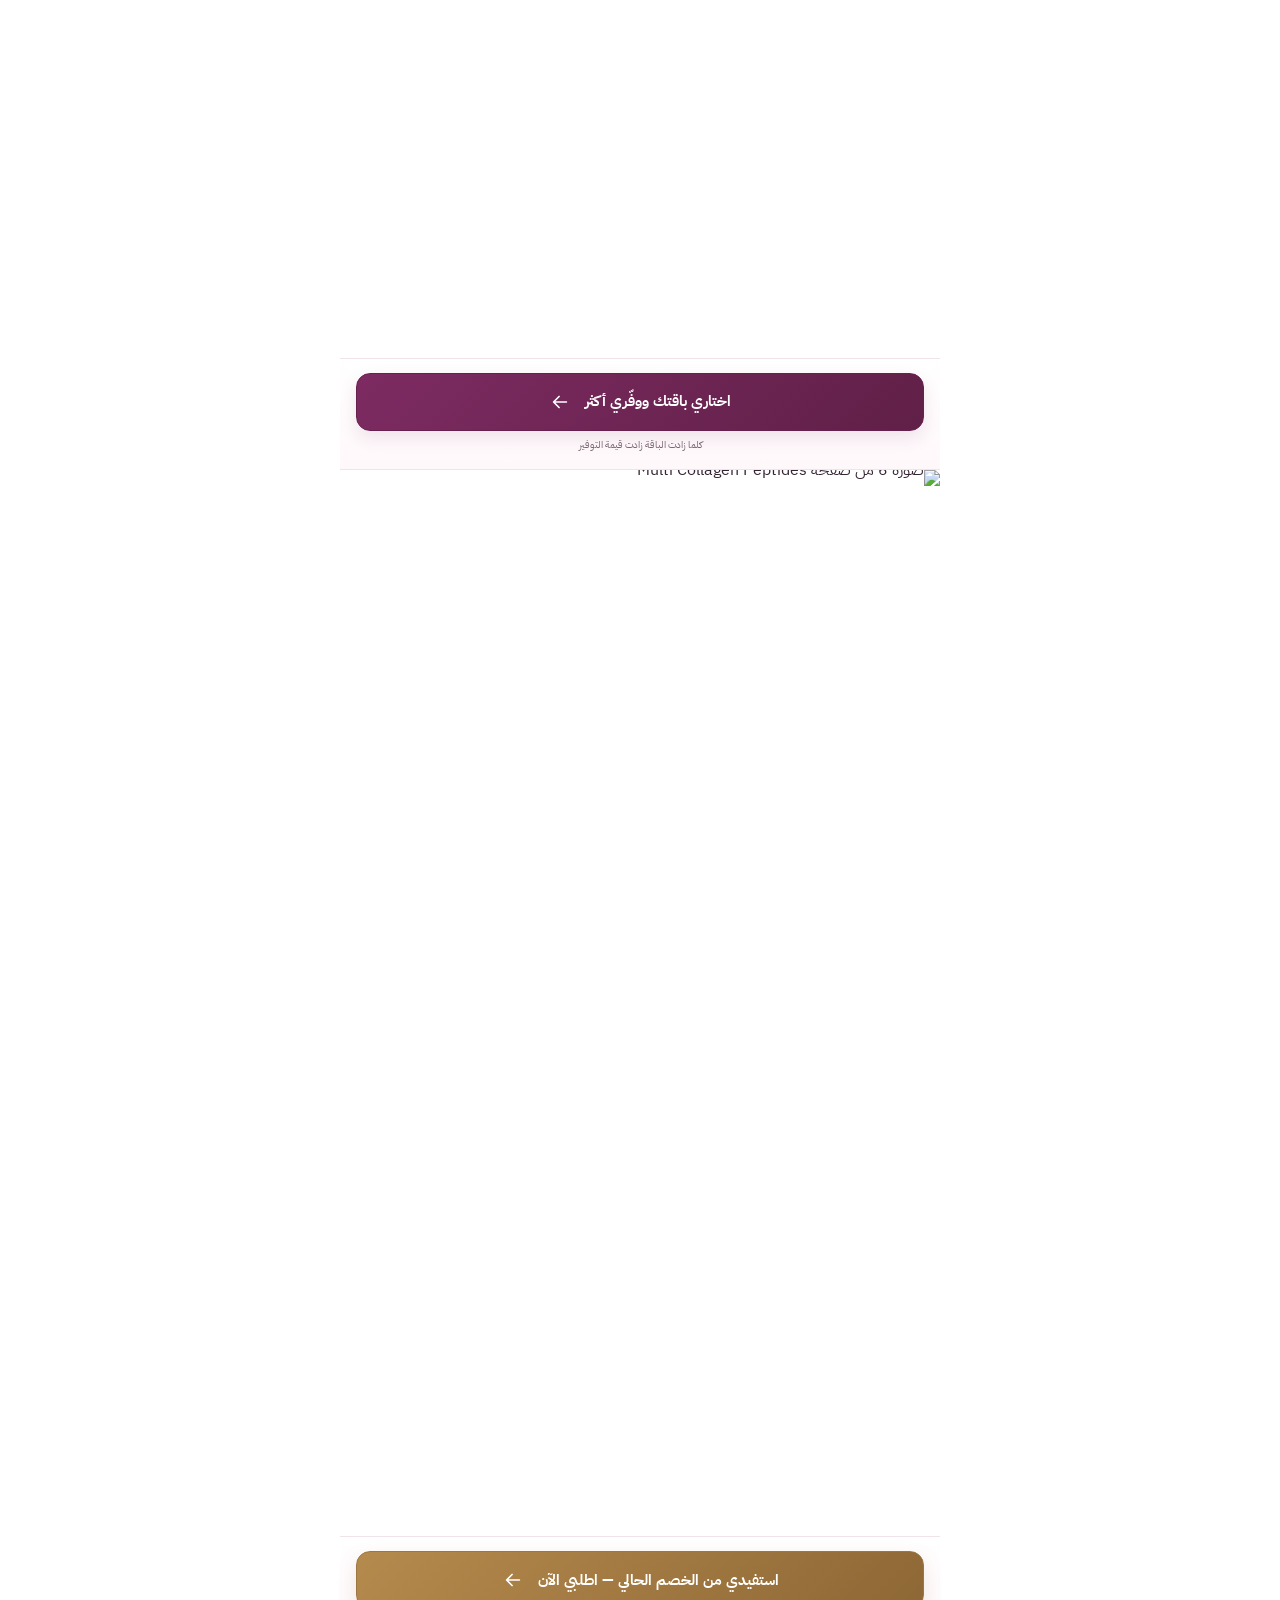
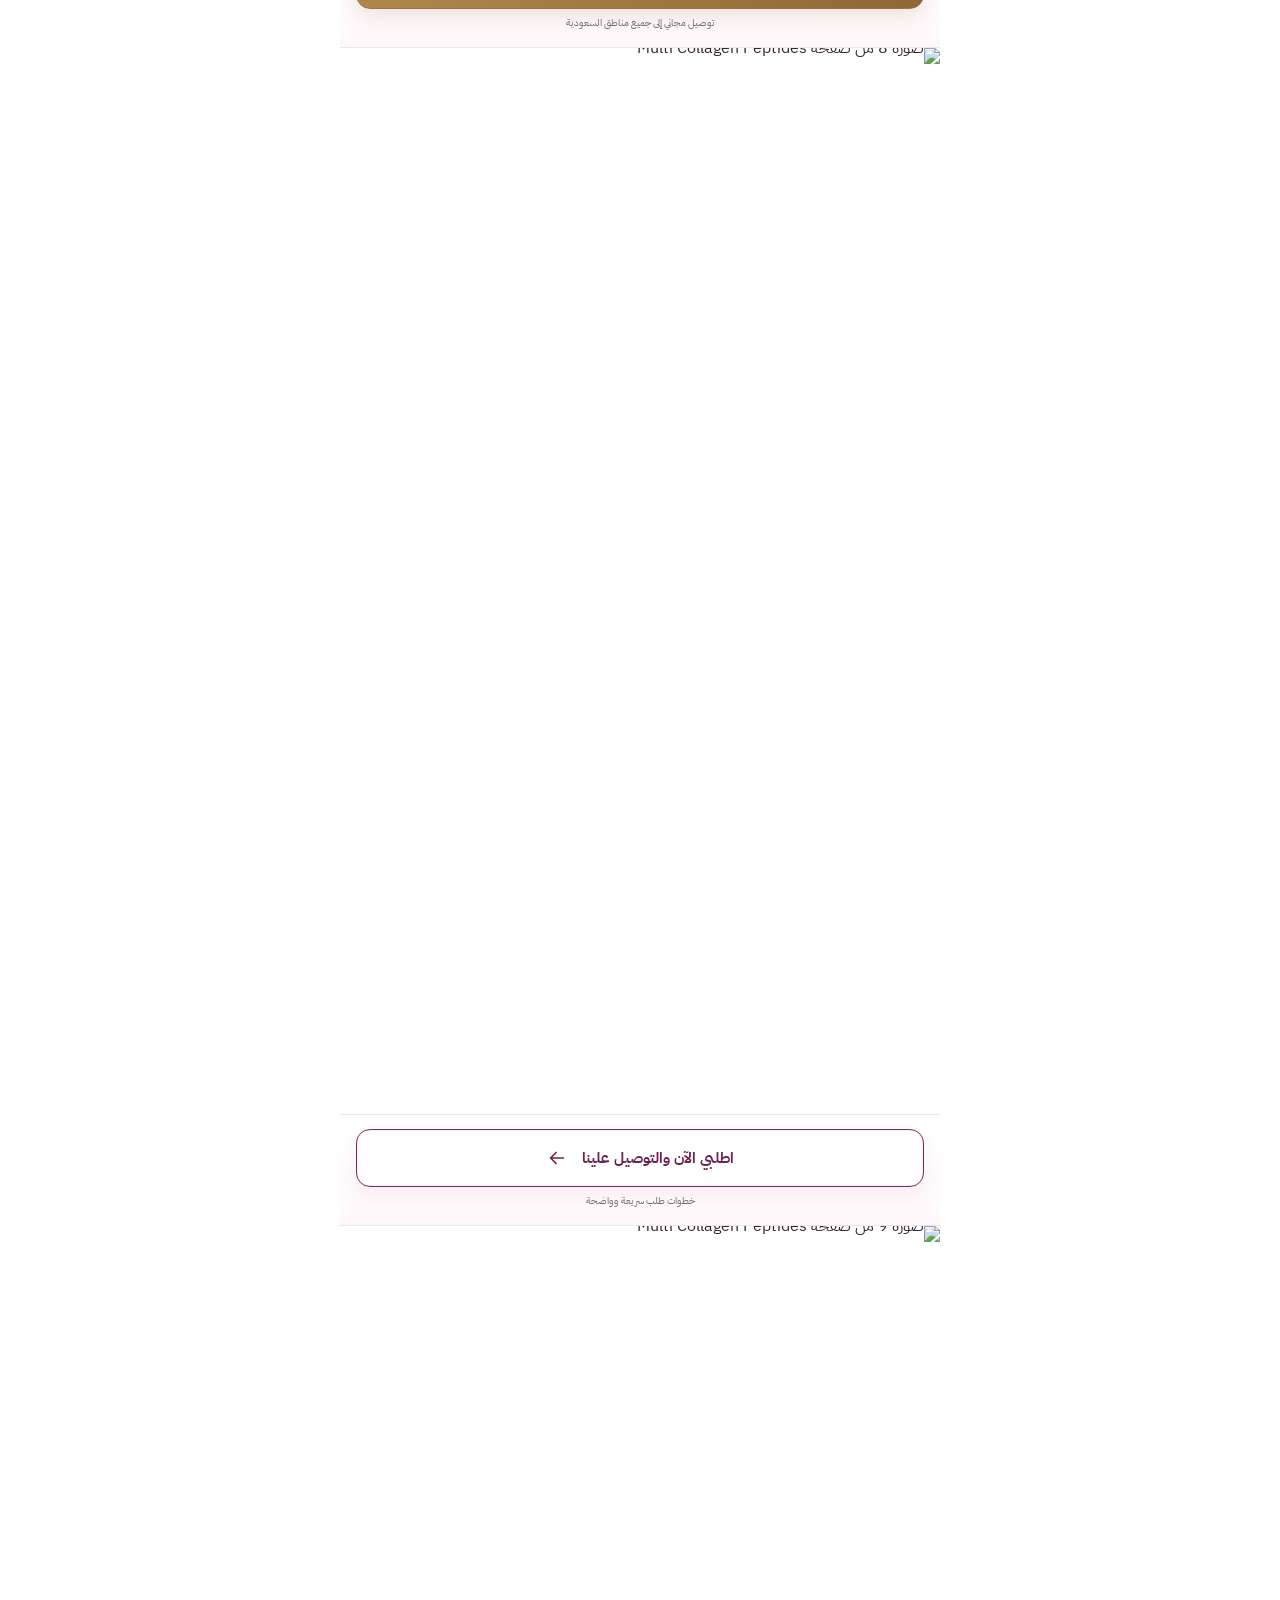
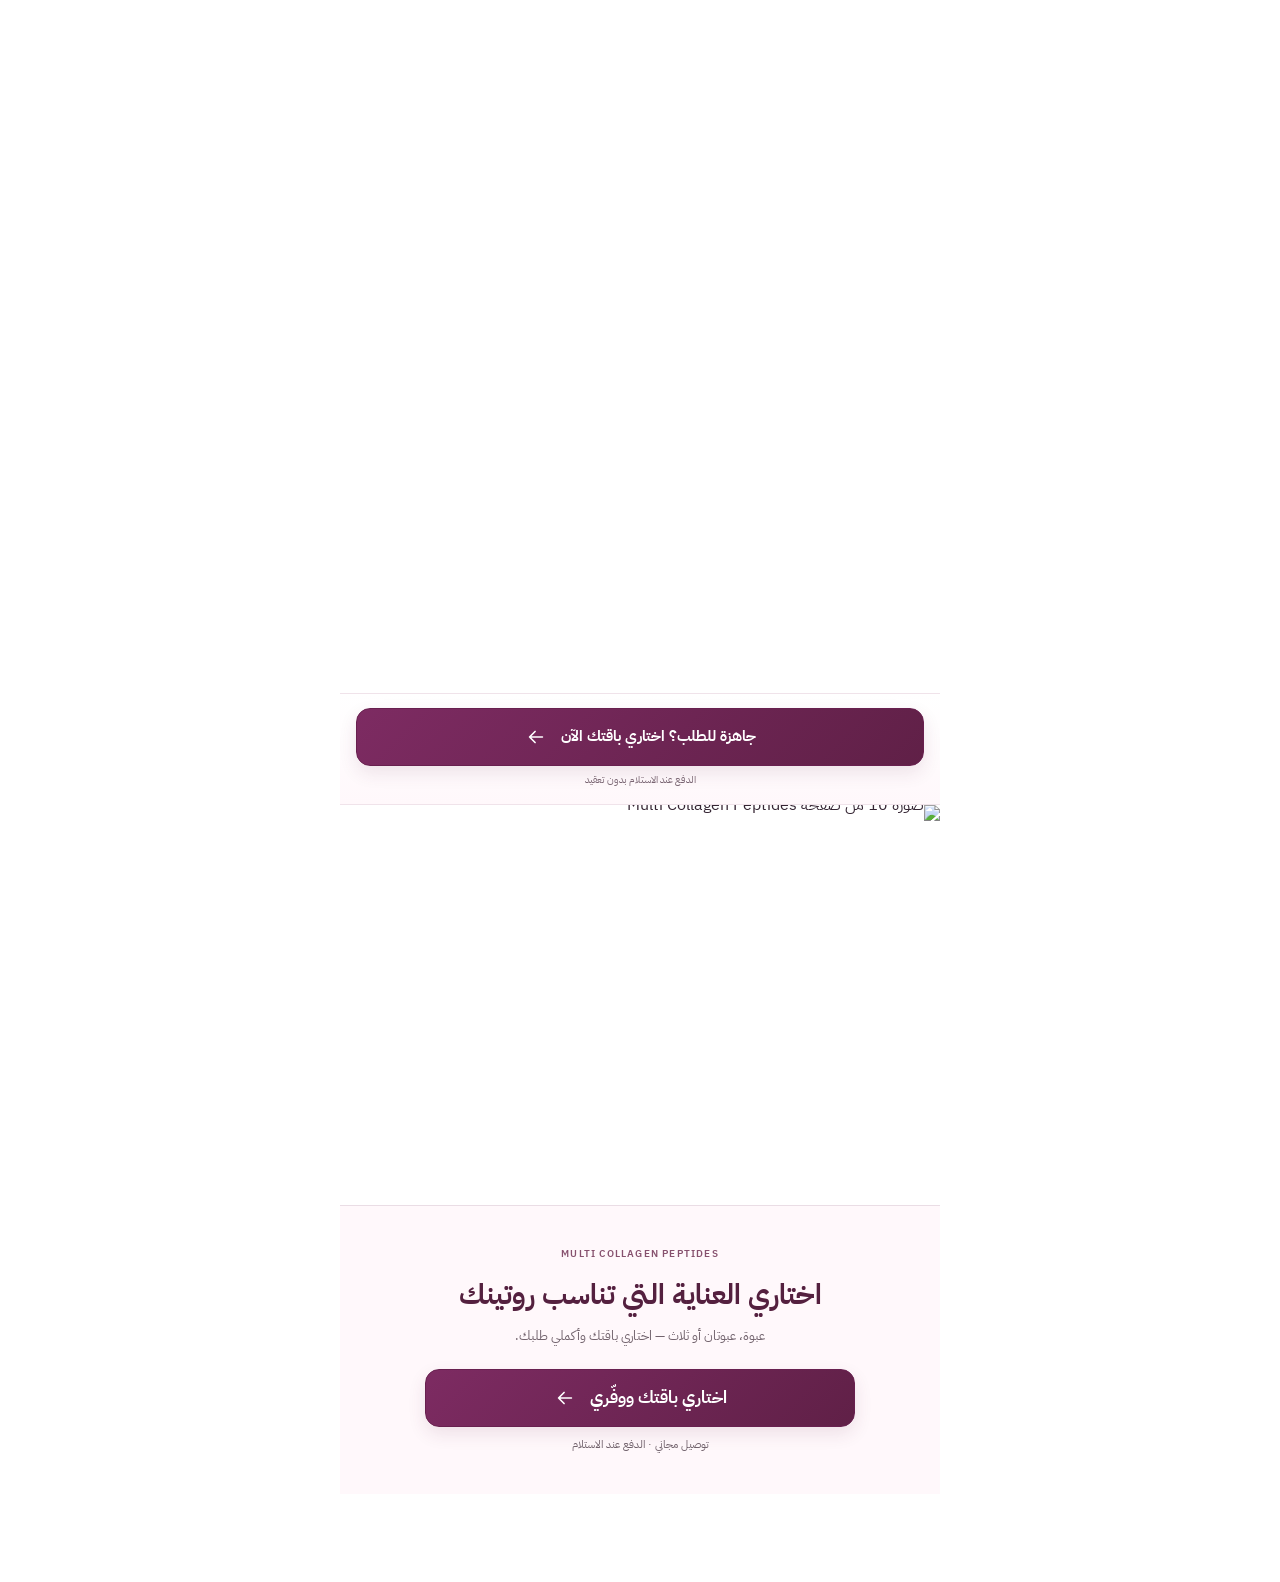
==== commit 87d6bde9: "Refresh stylesheet cache for sticky CTA" ====
--- a/index.html
+++ b/index.html
@@ -10,7 +10,7 @@
   <link rel="preconnect" href="https://fonts.gstatic.com" crossorigin>
   <link rel="preload" as="image" href="/ChatGPT%20Image%20Oct%208%2C%202026%20at%2003_43_04%20PM.png?v=20261008-hero" type="image/png" fetchpriority="high">
   <link href="https://fonts.googleapis.com/css2?family=IBM+Plex+Sans+Arabic:wght@400;500;600;700&display=swap" rel="stylesheet">
-  <link rel="stylesheet" href="styles.css?v=20261007-hero-page03">
+  <link rel="stylesheet" href="styles.css?v=20261030-sticky-cta">
   <style id="cta-visibility-fix">
     .hero-action{display:block!important;visibility:visible!important;opacity:1!important;position:relative!important;z-index:10!important}
     .purchase-link{display:flex!important;visibility:visible!important;opacity:1!important;position:relative!important;z-index:11!important;width:100%!important;min-height:58px!important;background:linear-gradient(135deg,#7d2b62,#602047)!important;color:#fff!important;text-decoration:none!important}
--- a/styles.css
+++ b/styles.css
@@ -1198,4 +1198,88 @@
   .hero-collage__image img{
     max-height:none;
   }
+}
+
+/* ===== Premium fixed order CTA · 2026-10-30 ===== */
+.sticky-order{
+  position:fixed;
+  z-index:1000;
+  right:50%;
+  bottom:calc(12px + env(safe-area-inset-bottom,0px));
+  transform:translate(50%,0);
+  display:flex;
+  align-items:center;
+  justify-content:center;
+  gap:7px;
+  width:min(560px,calc(100% - 24px));
+  min-height:62px;
+  padding:10px 18px;
+  border:1px solid #d8b77b;
+  border-radius:17px;
+  background:linear-gradient(112deg,#54203f 0%,#76285f 55%,#93436f 100%);
+  color:#fff;
+  text-decoration:none;
+  font-family:inherit;
+  font-size:15px;
+  font-weight:800;
+  line-height:1.35;
+  box-shadow:0 10px 30px rgba(54,18,43,.30),0 2px 0 rgba(255,255,255,.16) inset;
+  transition:opacity .2s ease,transform .2s ease,visibility .2s ease,box-shadow .2s ease;
+}
+.sticky-order::before{
+  content:"";
+  position:absolute;
+  inset:4px;
+  border:1px solid rgba(255,255,255,.17);
+  border-radius:12px;
+  pointer-events:none;
+}
+.sticky-order__copy,.sticky-order__benefit{position:relative;z-index:1}
+.sticky-order__benefit{
+  color:#f8dfad;
+  font-size:12px;
+  font-weight:700;
+}
+.sticky-order svg{
+  position:relative;
+  z-index:1;
+  width:22px;
+  height:22px;
+  flex:0 0 22px;
+  margin-right:3px;
+}
+.sticky-order:hover{
+  box-shadow:0 13px 34px rgba(54,18,43,.36),0 2px 0 rgba(255,255,255,.16) inset;
+}
+.sticky-order:focus-visible{
+  outline:3px solid #bd9558;
+  outline-offset:4px;
+}
+.sticky-order.is-hidden{
+  opacity:0;
+  visibility:hidden;
+  pointer-events:none;
+  transform:translate(50%,18px);
+}
+body{padding-bottom:88px}
+@media(max-width:600px){
+  .sticky-order{
+    bottom:calc(10px + env(safe-area-inset-bottom,0px));
+    width:calc(100% - 22px);
+    min-height:60px;
+    gap:6px;
+    padding:9px 13px;
+    border-radius:15px;
+    font-size:14px;
+  }
+  .sticky-order__benefit{font-size:11px}
+  .sticky-order svg{width:20px;height:20px;flex-basis:20px}
+  body{padding-bottom:82px}
+}
+@media(max-width:360px){
+  .sticky-order{font-size:13px;gap:5px;padding-inline:10px}
+  .sticky-order__benefit{font-size:10px}
+}
+@media(prefers-reduced-motion:reduce){
+  .sticky-order{transition:none}
 }
